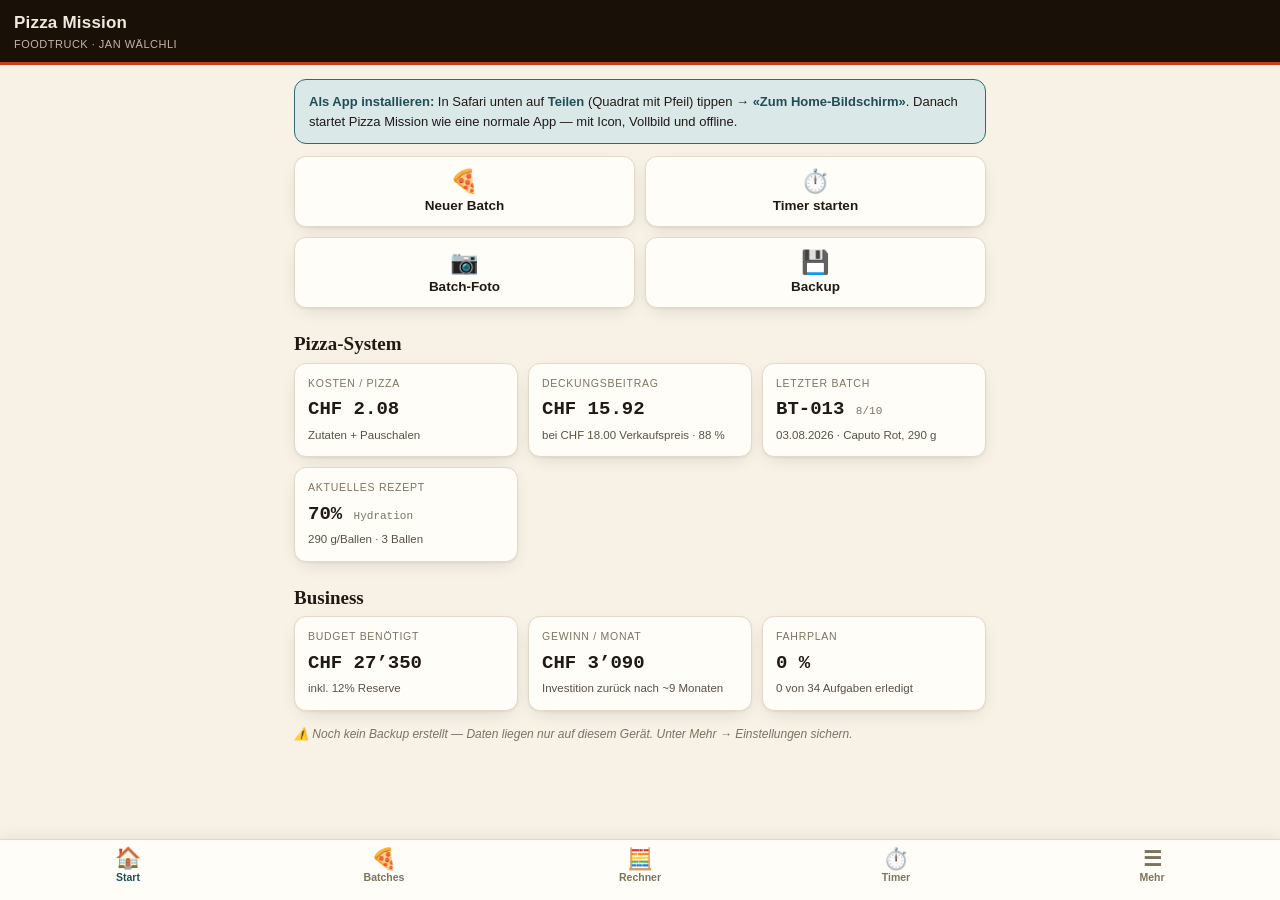
==== index.html @ 0a6d419b "Pizza Mission PWA v1.0.0 — iPhone-App Mobile Version von Mission_Control.html als installierbare PWA" ====
<!DOCTYPE html>
<html lang="de">
<head>
<meta charset="UTF-8">
<meta name="viewport" content="width=device-width, initial-scale=1.0, viewport-fit=cover">
<meta name="color-scheme" content="light dark">
<meta name="apple-mobile-web-app-capable" content="yes">
<meta name="mobile-web-app-capable" content="yes">
<meta name="apple-mobile-web-app-status-bar-style" content="black-translucent">
<meta name="apple-mobile-web-app-title" content="Pizza Mission">
<meta name="theme-color" content="#191008">
<title>Pizza Foodtruck Mission</title>
<link rel="manifest" href="manifest.webmanifest">
<link rel="apple-touch-icon" href="icons/apple-touch-icon.png">
<link rel="icon" type="image/png" sizes="192x192" href="icons/icon-192.png">
<style>
/* ================= DESIGN-SYSTEM (Mission-Control-Palette, mobile-first) ================= */
:root{
  --ink:#211a14; --ink-soft:#5b5044; --ink-faint:#7d735f;
  --paper:#f7f1e6; --paper-raised:#fffdf8; --paper-sunken:#efe6d3;
  --line:#e3d9c6; --accent:#2f6b73; --accent-strong:#1f4e54; --accent-soft:#dbe8e8;
  --ember:#b8400f; --ember-soft:#f5ded2; --basil:#43703a; --basil-soft:#dee9d8;
  --semola:#a66d16; --semola-soft:#f2e2c4;
  --gold:#b07d1e; --gold-soft:#faf3e2;
  --head-bg:#191008; --head-ink:#f1e9da; --head-line:#c8401a;
  --shadow:0 1px 2px rgba(33,26,20,.06),0 6px 20px -8px rgba(33,26,20,.18);
  --font-display:Georgia,'Iowan Old Style','Palatino Linotype',serif;
  --font-body:-apple-system,BlinkMacSystemFont,'Segoe UI',Roboto,'Helvetica Neue',Arial,sans-serif;
  --font-mono:'SF Mono','Cascadia Code',Consolas,ui-monospace,'Courier New',monospace;
  --radius:12px;
  --tabbar-h:60px;
}
@media (prefers-color-scheme: dark){
  :root:not([data-theme="light"]){
    --ink:#f1e9da; --ink-soft:#bdb09a; --ink-faint:#9a8f79;
    --paper:#161210; --paper-raised:#211b16; --paper-sunken:#0f0c0a;
    --line:#3a3226; --accent:#63b6bd; --accent-strong:#8fd0d6; --accent-soft:#1c3538;
    --ember:#e2895a; --ember-soft:#3a2418; --basil:#8bc079; --basil-soft:#24331e;
    --semola:#e0ac4a; --semola-soft:#392c14;
    --gold:#d9a84e; --gold-soft:#362a14;
    --shadow:0 1px 2px rgba(0,0,0,.3),0 10px 28px -10px rgba(0,0,0,.55);
  }
}
:root[data-theme="dark"]{
  --ink:#f1e9da; --ink-soft:#bdb09a; --ink-faint:#9a8f79;
  --paper:#161210; --paper-raised:#211b16; --paper-sunken:#0f0c0a;
  --line:#3a3226; --accent:#63b6bd; --accent-strong:#8fd0d6; --accent-soft:#1c3538;
  --ember:#e2895a; --ember-soft:#3a2418; --basil:#8bc079; --basil-soft:#24331e;
  --semola:#e0ac4a; --semola-soft:#392c14;
  --gold:#d9a84e; --gold-soft:#362a14;
  --shadow:0 1px 2px rgba(0,0,0,.3),0 10px 28px -10px rgba(0,0,0,.55);
}
*{box-sizing:border-box;-webkit-tap-highlight-color:transparent}
html{height:100%}
body{
  margin:0;padding:0;background:var(--paper);color:var(--ink);
  font-family:var(--font-body);font-size:15.5px;line-height:1.5;
  -webkit-font-smoothing:antialiased;min-height:100vh;min-height:100dvh;
  overscroll-behavior-y:none;
}
button{font-family:inherit;color:inherit}
a{color:var(--accent-strong)}
::selection{background:var(--accent-soft)}
button:focus-visible,input:focus-visible,select:focus-visible,textarea:focus-visible,summary:focus-visible{outline:2px solid var(--accent);outline-offset:2px}
noscript .noscript-warn{display:block;background:#8a2b12;color:#fff;padding:14px 20px;font-size:14px}

/* ================= TOPBAR ================= */
.topbar{
  position:sticky;top:0;z-index:40;
  background:var(--head-bg);color:var(--head-ink);
  padding:calc(10px + env(safe-area-inset-top)) 14px 10px;
  border-bottom:3px solid var(--head-line);
  display:flex;align-items:center;gap:10px;min-height:54px;
}
.topbar .tb-back{border:none;background:transparent;color:var(--head-ink);font-size:24px;padding:4px 8px;border-radius:8px;cursor:pointer;display:none;line-height:1}
.topbar.can-back .tb-back{display:block}
.topbar .tb-title{flex:1;min-width:0}
.topbar .tb-title h1{margin:0;font-size:17px;font-weight:700;letter-spacing:.2px;white-space:nowrap;overflow:hidden;text-overflow:ellipsis}
.topbar .tb-title small{display:block;font-size:11px;font-weight:400;color:#c9b49e;letter-spacing:.5px;text-transform:uppercase}
.topbar .tb-actions{display:flex;gap:6px}
.topbar .tb-actions button{
  border:1px solid #5a4433;background:transparent;color:#e8d8c8;
  padding:8px 13px;border-radius:999px;font-size:13.5px;font-weight:600;cursor:pointer;white-space:nowrap;
}
.topbar .tb-actions button.primary{background:#c8401a;border-color:#c8401a;color:#fff}

/* ================= MAIN / VIEWS ================= */
main{padding:14px 14px calc(var(--tabbar-h) + env(safe-area-inset-bottom) + 24px);max-width:720px;margin:0 auto}
.view{display:none}
.view.active{display:block}
@media (prefers-reduced-motion: no-preference){
  .view.active{animation:fadeV .18s ease}
  @keyframes fadeV{from{opacity:0;transform:translateY(3px)}to{opacity:1;transform:none}}
}
h2.section-title{font-family:var(--font-display);font-size:19px;font-weight:600;margin:22px 0 4px}
h2.section-title:first-child{margin-top:0}
p.section-note{color:var(--ink-soft);font-size:13px;margin:0 0 12px}

/* ================= TABBAR ================= */
.tabbar{
  position:fixed;left:0;right:0;bottom:0;z-index:40;
  display:flex;background:var(--paper-raised);border-top:1px solid var(--line);
  padding-bottom:env(safe-area-inset-bottom);
  box-shadow:0 -2px 14px rgba(0,0,0,.07);
}
.tabbar button{
  flex:1;border:none;background:transparent;cursor:pointer;
  display:flex;flex-direction:column;align-items:center;gap:2px;
  padding:8px 2px 6px;font-size:10.5px;font-weight:600;color:var(--ink-faint);
  height:var(--tabbar-h);
}
.tabbar button .ti{font-size:21px;line-height:1}
.tabbar button.active{color:var(--accent-strong)}
.tabbar button.active .ti{transform:translateY(-1px)}

/* ================= KOMPONENTEN ================= */
.card{background:var(--paper-raised);border:1px solid var(--line);border-radius:var(--radius);box-shadow:var(--shadow);padding:15px 16px;margin-bottom:12px}
.kpi-grid{display:grid;grid-template-columns:1fr 1fr;gap:10px;margin-bottom:14px}
.kpi{background:var(--paper-raised);border:1px solid var(--line);border-radius:var(--radius);padding:12px 13px;box-shadow:var(--shadow)}
.kpi .label{font-size:10.5px;text-transform:uppercase;letter-spacing:.07em;color:var(--ink-faint);margin:0 0 4px}
.kpi .value{font-family:var(--font-mono);font-variant-numeric:tabular-nums;font-size:19px;font-weight:600;margin:0}
.kpi .value small{font-size:11px;font-weight:500;color:var(--ink-faint)}
.kpi .sub{font-size:11.5px;color:var(--ink-soft);margin:3px 0 0}
.pill{display:inline-flex;align-items:center;gap:4px;font-size:11px;font-weight:600;padding:3px 9px;border-radius:999px;white-space:nowrap}
.pill-basil{background:var(--basil-soft);color:var(--basil)}
.pill-ember{background:var(--ember-soft);color:var(--ember)}
.pill-semola{background:var(--semola-soft);color:var(--semola)}
.pill-gold{background:var(--gold-soft);color:var(--gold)}
.pill-neutral{background:var(--paper-sunken);color:var(--ink-soft);border:1px solid var(--line)}
.score{font-family:var(--font-mono);font-weight:700}
.score-hi{color:var(--basil)} .score-mid{color:var(--semola)} .score-lo{color:var(--ember)}
.mc-btn{border:1px solid transparent;border-radius:999px;padding:10px 18px;font-size:14.5px;font-weight:600;cursor:pointer}
.mc-btn-primary{background:var(--accent);color:#fff}
.mc-btn-ghost{background:transparent;border-color:var(--line);color:inherit}
.mc-btn-danger{background:var(--ember);color:#fff}
.mc-btn-block{display:block;width:100%;text-align:center;margin-bottom:8px}
.mc-iconbtn{border:1px solid transparent;background:transparent;border-radius:8px;padding:6px 9px;font-size:16px;cursor:pointer;line-height:1.2;color:inherit;opacity:.72}
.mc-empty{border:2px dashed var(--line);border-radius:var(--radius);padding:30px 16px;text-align:center;color:var(--ink-faint);font-size:14px}
.mc-empty .mc-btn{margin-top:12px}
.hint{font-size:12px;color:var(--ink-faint);margin-top:8px;font-style:italic}
.warn-box{background:var(--gold-soft);border:1px solid var(--semola);border-radius:var(--radius);padding:12px 14px;font-size:13px;margin:10px 0}
.result-box{background:var(--basil-soft);border:1px solid var(--basil);border-radius:var(--radius);padding:13px 16px;margin-top:12px}
.result-box .big{font-size:24px;font-weight:800;font-family:var(--font-mono);color:var(--basil);margin:2px 0}
.result-box p{margin:0;font-size:13px}
.quick-actions{display:grid;grid-template-columns:1fr 1fr;gap:10px;margin-bottom:14px}
.quick-actions button{
  border:1px solid var(--line);background:var(--paper-raised);border-radius:var(--radius);
  padding:13px 10px;font-size:13.5px;font-weight:600;cursor:pointer;box-shadow:var(--shadow);
  display:flex;flex-direction:column;align-items:center;gap:5px;color:var(--ink);
}
.quick-actions button .qi{font-size:23px;line-height:1}

/* Listen (Mehr-Hub, Prozess, Entscheidungen …) */
.nav-list{background:var(--paper-raised);border:1px solid var(--line);border-radius:var(--radius);box-shadow:var(--shadow);overflow:hidden;margin-bottom:14px}
.nav-list button{
  display:flex;align-items:center;gap:12px;width:100%;border:none;background:transparent;
  padding:14px 15px;font-size:15px;font-weight:600;cursor:pointer;text-align:left;color:var(--ink);
  border-bottom:1px solid var(--line);
}
.nav-list button:last-child{border-bottom:none}
.nav-list button .ni{font-size:20px;width:26px;text-align:center}
.nav-list button .nsub{display:block;font-size:12px;font-weight:400;color:var(--ink-faint);margin-top:1px}
.nav-list button .chev{margin-left:auto;color:var(--ink-faint);font-size:16px}
.nav-list .nl-head{padding:11px 15px 3px;font-size:11px;text-transform:uppercase;letter-spacing:.07em;color:var(--ink-faint);font-weight:700}

/* Batch-Karten */
.batch-card{background:var(--paper-raised);border:1px solid var(--line);border-radius:var(--radius);box-shadow:var(--shadow);margin-bottom:10px;overflow:hidden}
.batch-head{display:flex;align-items:center;gap:9px;padding:12px 14px;cursor:pointer;flex-wrap:wrap}
.batch-head .b-id{font-family:var(--font-mono);font-weight:700;font-size:15px}
.batch-head .b-date{font-size:12.5px;color:var(--ink-soft)}
.batch-head .b-flex{margin-left:auto;display:flex;align-items:center;gap:8px}
.batch-body{border-top:1px solid var(--line);padding:12px 14px;display:none}
.batch-card.open .batch-body{display:block}
.batch-detail{display:grid;grid-template-columns:1fr 1fr;gap:8px 14px;font-size:12.5px}
.batch-detail .bd b{display:block;font-size:10px;text-transform:uppercase;letter-spacing:.05em;color:var(--ink-faint);font-weight:600}
.batch-detail .bd-wide{grid-column:1/-1}
.batch-actions{display:flex;gap:8px;margin-top:12px;flex-wrap:wrap}
.batch-note{font-size:13px;color:var(--ink-soft);padding:0 14px 11px;margin-top:-4px}
.photo-strip{display:grid;grid-template-columns:repeat(auto-fill,minmax(76px,1fr));gap:7px;margin-top:12px}
.photo-strip .ph{position:relative;aspect-ratio:1;border-radius:9px;overflow:hidden;border:1px solid var(--line);background:var(--paper-sunken);padding:0;cursor:pointer}
.photo-strip .ph img{width:100%;height:100%;object-fit:cover;display:block}
.photo-strip .ph-add{display:flex;align-items:center;justify-content:center;font-size:23px;color:var(--ink-faint);aspect-ratio:1;border:2px dashed var(--line);border-radius:9px;background:transparent;cursor:pointer}

/* Timer */
.timer-card{background:var(--paper-raised);border:1px solid var(--line);border-radius:var(--radius);box-shadow:var(--shadow);padding:14px 16px;margin-bottom:10px}
.timer-card.done{border-color:var(--ember);background:var(--ember-soft)}
@media (prefers-reduced-motion: no-preference){
  .timer-card.done{animation:pulseT 1.2s ease infinite}
  @keyframes pulseT{0%,100%{box-shadow:var(--shadow)}50%{box-shadow:0 0 0 5px var(--ember-soft)}}
}
.timer-top{display:flex;align-items:baseline;gap:10px;flex-wrap:wrap}
.timer-top .t-label{font-weight:700;font-size:15px}
.timer-top .t-target{margin-left:auto;font-size:12px;color:var(--ink-faint);font-family:var(--font-mono)}
.timer-count{font-family:var(--font-mono);font-variant-numeric:tabular-nums;font-size:37px;font-weight:700;margin:4px 0 2px;letter-spacing:.5px}
.timer-count.neg{color:var(--ember)}
.timer-bar{height:6px;background:var(--paper-sunken);border-radius:99px;overflow:hidden;margin:6px 0 10px}
.timer-bar div{height:100%;background:var(--accent);border-radius:99px}
.timer-actions{display:flex;gap:8px;flex-wrap:wrap}
.preset-grid{display:grid;grid-template-columns:1fr 1fr;gap:9px;margin-bottom:12px}
.preset-grid button{
  border:1px solid var(--line);background:var(--paper-raised);border-radius:var(--radius);
  padding:11px 10px;font-size:13px;font-weight:600;cursor:pointer;text-align:left;color:var(--ink);box-shadow:var(--shadow);
}
.preset-grid button small{display:block;font-family:var(--font-mono);color:var(--accent-strong);font-weight:700;margin-top:2px}

/* Formulare / Felder */
.field{display:flex;flex-direction:column;gap:5px;margin-bottom:12px}
.field>label{font-size:11px;text-transform:uppercase;letter-spacing:.05em;color:var(--ink-faint);font-weight:600}
.field input[type=text],.field input[type=date],.field input[type=time],.field input[type=number],.field select,.field textarea{
  font-family:inherit;font-size:16px;padding:11px 12px;border:1px solid var(--line);border-radius:10px;
  background:var(--paper);color:var(--ink);width:100%;appearance:none;-webkit-appearance:none;
}
.field input[type=number]{font-family:var(--font-mono)}
.field textarea{min-height:74px;resize:vertical}
.field .fhelp{font-size:11.5px;color:var(--ink-faint)}
.field .ferror{font-size:12px;color:var(--ember);font-weight:600;display:none}
.field.invalid .ferror{display:block}
.field.invalid input,.field.invalid textarea{border-color:var(--ember)}
.field input[type=range]{accent-color:var(--accent);width:100%;padding:0}
.field .range-row{display:flex;align-items:center;gap:10px}
.field .range-row output{font-family:var(--font-mono);font-weight:600;min-width:46px;text-align:right}
.fgrid2{display:grid;grid-template-columns:1fr 1fr;gap:0 12px}
.fgrid2 .full{grid-column:1/-1}
.mc-pills{display:flex;gap:7px;flex-wrap:wrap}
.mc-pills label{display:inline-flex;align-items:center;gap:6px;border:1.5px solid var(--line);border-radius:999px;padding:9px 15px;font-size:13.5px;font-weight:600;cursor:pointer;user-select:none;-webkit-user-select:none}
.mc-pills input{position:absolute;opacity:0;pointer-events:none}
.mc-pills label.checked{border-color:var(--accent);background:var(--accent-soft);color:var(--accent-strong)}
details.fgroup{border:1px solid var(--line);border-radius:10px;margin-bottom:11px;background:var(--paper-sunken)}
details.fgroup summary{cursor:pointer;padding:11px 13px;font-weight:700;font-size:13px;list-style:none;display:flex;justify-content:space-between;align-items:center}
details.fgroup summary::-webkit-details-marker{display:none}
details.fgroup summary::after{content:"+";font-size:16px;color:var(--ink-faint)}
details.fgroup[open] summary::after{content:"–"}
details.fgroup .fgroup-body{padding:6px 13px 4px}

/* Ergebnis-Kacheln (Rechner) */
.result-grid{display:grid;grid-template-columns:repeat(auto-fit,minmax(100px,1fr));gap:8px;margin-top:12px}
.result-tile{background:var(--paper-sunken);border-radius:9px;padding:9px 11px}
.result-tile .rl{font-size:10px;text-transform:uppercase;color:var(--ink-faint);letter-spacing:.05em}
.result-tile .rv{font-family:var(--font-mono);font-size:16.5px;font-weight:700;font-variant-numeric:tabular-nums}

/* Tabellen */
.table-scroll{overflow-x:auto;border:1px solid var(--line);border-radius:var(--radius);background:var(--paper-raised);box-shadow:var(--shadow);-webkit-overflow-scrolling:touch}
table{width:100%;border-collapse:collapse;font-size:13px}
thead th{text-align:left;font-size:10px;text-transform:uppercase;letter-spacing:.06em;color:var(--ink-faint);font-weight:600;padding:9px 10px;border-bottom:1px solid var(--line);background:var(--paper-sunken);white-space:nowrap}
tbody td{padding:8px 10px;border-bottom:1px solid var(--line);vertical-align:top}
tbody tr:last-child td{border-bottom:none}
td.num,th.num{text-align:right;font-family:var(--font-mono);font-variant-numeric:tabular-nums}

/* Editierbare Zeilen (Budget, Kosten, Wirtschaftlichkeit) */
.edit-row{display:flex;align-items:center;gap:10px;padding:10px 0;border-bottom:1px solid var(--line)}
.edit-row:last-child{border-bottom:none}
.edit-row .er-label{flex:1;min-width:0;font-size:14px}
.edit-row .er-label small{display:block;font-size:11.5px;color:var(--ink-faint);font-weight:400}
.edit-row input[type=number]{
  width:92px;padding:9px 10px;border:1px solid var(--line);border-radius:9px;
  font-family:var(--font-mono);font-size:16px;text-align:right;background:var(--paper);color:var(--ink);flex-shrink:0;
}
.edit-row.total{font-weight:700}
.edit-row.total .er-val{font-family:var(--font-mono);font-size:15px;white-space:nowrap}
.cost-card{border:1px solid var(--line);border-radius:10px;padding:10px 12px;margin-bottom:9px;background:var(--paper-raised)}
.cost-card .cc-head{display:flex;align-items:center;gap:8px}
.cost-card .cc-head input[type=text]{flex:1;min-width:0;font-size:15px;font-weight:600;padding:7px 9px;border:1px solid transparent;border-radius:8px;background:transparent;color:var(--ink)}
.cost-card .cc-head input[type=text]:focus{border-color:var(--line);background:var(--paper)}
.cost-card .cc-grid{display:grid;grid-template-columns:1fr 1fr 1fr;gap:8px;margin-top:7px}
.cost-card .cc-grid .field{margin-bottom:0}
.cost-card .cc-grid input{padding:8px 9px;font-size:15px;text-align:right;font-family:var(--font-mono)}
.cost-card .cc-cost{margin-top:7px;font-size:12.5px;color:var(--ink-soft);display:flex;justify-content:space-between}
.cost-card .cc-cost b{font-family:var(--font-mono)}

/* Fahrplan */
.phase{margin-bottom:12px}
.phase-head{display:flex;align-items:center;justify-content:space-between;cursor:pointer;padding:12px 14px;background:var(--paper-raised);border:1px solid var(--line);border-radius:var(--radius);box-shadow:var(--shadow);width:100%;text-align:left;gap:10px}
.phase-head h3{font-size:14.5px;margin:0}
.phase-head .meta{font-size:11.5px;color:var(--ink-faint);white-space:nowrap}
.phase-body{display:none;padding:4px 0 0}
.phase.open .phase-body{display:block}
.task{display:flex;gap:11px;align-items:flex-start;background:var(--paper-raised);border:1px solid var(--line);border-radius:10px;padding:11px 13px;margin-top:7px}
.task input[type=checkbox]{width:21px;height:21px;margin-top:1px;accent-color:var(--basil);flex-shrink:0}
.task.done .t-title{text-decoration:line-through;color:var(--ink-faint)}
.t-title{font-weight:600;font-size:14px}
.t-desc{font-size:12.5px;color:var(--ink-soft);margin-top:2px}
.progressbar{height:6px;background:var(--paper-sunken);border-radius:99px;overflow:hidden;margin-top:7px;width:90px}
.progressbar div{height:100%;background:var(--basil);border-radius:99px;transition:width .3s}

/* Timeline (Prozess, Entscheidungen) */
.timeline{position:relative;margin:0;padding-left:22px;border-left:2px solid var(--line);list-style:none}
.tl-item{position:relative;padding-bottom:16px}
.tl-item:last-child{padding-bottom:0}
.tl-item::before{content:"";position:absolute;left:-28px;top:4px;width:9px;height:9px;border-radius:50%;background:var(--accent);border:2px solid var(--paper);box-shadow:0 0 0 2px var(--line)}
.tl-time{font-family:var(--font-mono);font-size:11px;color:var(--accent-strong);font-weight:700}
.tl-step{font-weight:600;margin:2px 0;font-size:14px}
.tl-detail{font-size:13px;color:var(--ink-soft)}
.tl-actions{display:flex;gap:2px;margin-top:5px}
.dl-date{font-family:var(--font-mono);font-size:11px;color:var(--ink-faint);font-weight:700}
.dl-decision{font-weight:600;margin:2px 0 3px;font-size:14px}
.dl-why{font-size:12.5px;color:var(--ink-soft)}
.dl-status{font-size:11px;margin-top:4px}

/* Trouble / Wissen Accordions */
details.acc{background:var(--paper-raised);border:1px solid var(--line);border-radius:var(--radius);box-shadow:var(--shadow);padding:2px 14px;margin-bottom:9px}
details.acc summary{cursor:pointer;list-style:none;padding:12px 0;font-weight:600;font-size:14px;display:flex;align-items:center;justify-content:space-between;gap:10px}
details.acc summary::-webkit-details-marker{display:none}
details.acc summary::after{content:"+";font-family:var(--font-mono);font-size:16px;color:var(--accent);flex-shrink:0}
details.acc[open] summary::after{content:"–"}
details.acc .acc-body{padding:0 0 13px;font-size:13.5px}
details.acc .acc-body p{margin:0 0 7px}
details.acc .acc-body ul{margin:5px 0 7px 18px;padding:0}
details.acc .acc-body li{margin-bottom:5px}
.tb-label{font-size:10.5px;text-transform:uppercase;color:var(--ink-faint);letter-spacing:.05em;margin:9px 0 2px;font-weight:700}
.prio{display:inline-flex;align-items:center;justify-content:center;width:22px;height:22px;border-radius:6px;font-family:var(--font-mono);font-weight:700;font-size:12px;flex-shrink:0}
.prio-1{background:var(--ember-soft);color:var(--ember)}
.prio-2{background:var(--semola-soft);color:var(--semola)}
.prio-3,.prio-4{background:var(--paper-sunken);color:var(--ink-faint)}
.spec{display:grid;grid-template-columns:110px 1fr;gap:9px 12px;margin:0}
.spec dt{font-size:10.5px;text-transform:uppercase;letter-spacing:.05em;color:var(--ink-faint);padding-top:2px}
.spec dd{margin:0;font-size:13px}
.spec dd .val{font-family:var(--font-mono);font-weight:600}
.spec dd .why{display:block;color:var(--ink-soft);font-size:11.5px;margin-top:1px}
.oven-zones{display:grid;grid-template-columns:repeat(3,1fr);gap:8px}
.zone{background:var(--paper-sunken);border-radius:9px;padding:10px 6px;text-align:center}
.zone .zn{font-size:10.5px;text-transform:uppercase;color:var(--ink-faint);letter-spacing:.05em}
.zone .zt{font-family:var(--font-mono);font-size:15.5px;font-weight:700;margin:3px 0}
.zone .zd{font-size:10.5px;color:var(--ink-soft)}

/* Dialoge (Bestätigung + Formular-Sheet) */
dialog.mc-dialog{border:none;border-radius:16px;padding:0;max-width:560px;width:calc(100vw - 32px);box-shadow:0 10px 40px rgba(0,0,0,.35);background:var(--paper-raised);color:var(--ink)}
dialog.mc-dialog::backdrop{background:rgba(20,14,8,.55);backdrop-filter:blur(2px)}
dialog.mc-sheet{
  border:none;padding:0;background:var(--paper);color:var(--ink);
  width:100vw;max-width:100vw;height:100dvh;max-height:100dvh;margin:0;
}
dialog.mc-sheet::backdrop{background:rgba(20,14,8,.4)}
.mc-sheet form{display:flex;flex-direction:column;height:100dvh}
.mc-sheet .dlg-head{
  padding:calc(12px + env(safe-area-inset-top)) 16px 10px;border-bottom:1px solid var(--line);
  background:var(--paper-raised);display:flex;align-items:center;gap:10px;position:sticky;top:0;
}
.mc-sheet .dlg-head .dh-text{flex:1;min-width:0}
.mc-sheet .dlg-head h3{margin:0;font-size:16.5px;font-family:var(--font-display)}
.mc-sheet .dlg-head p{margin:2px 0 0;font-size:12px;color:var(--ink-soft)}
.mc-sheet .dlg-body{padding:14px 16px;overflow-y:auto;flex:1;-webkit-overflow-scrolling:touch}
.mc-sheet .dlg-foot{
  display:flex;gap:10px;padding:12px 16px calc(12px + env(safe-area-inset-bottom));
  border-top:1px solid var(--line);background:var(--paper-raised);
}
.mc-sheet .dlg-foot .mc-btn{flex:1;padding:13px 16px;font-size:15.5px}
dialog.mc-dialog .dlg-head{padding:16px 18px 10px}
dialog.mc-dialog .dlg-head h3{margin:0;font-size:16px;font-family:var(--font-display)}
dialog.mc-dialog .dlg-body{padding:6px 18px 14px}
dialog.mc-dialog .dlg-foot{display:flex;gap:10px;padding:0 18px 16px}
dialog.mc-dialog .dlg-foot .mc-btn{flex:1}

/* Foto-Viewer */
dialog.photo-view{border:none;padding:0;background:#000;width:100vw;max-width:100vw;height:100dvh;max-height:100dvh;margin:0}
.photo-view .pv-wrap{display:flex;flex-direction:column;height:100dvh}
.photo-view img{flex:1;object-fit:contain;min-height:0;width:100%}
.photo-view .pv-bar{display:flex;gap:10px;padding:12px 16px calc(12px + env(safe-area-inset-bottom));background:#111}
.photo-view .pv-bar button{flex:1;border:1px solid #444;background:transparent;color:#eee;padding:11px;border-radius:999px;font-size:14px;font-weight:600;cursor:pointer}
.photo-view .pv-bar .pv-del{border-color:#a33;color:#f77}

/* Toast */
.mc-toast{
  position:fixed;left:50%;bottom:calc(var(--tabbar-h) + env(safe-area-inset-bottom) + 14px);
  transform:translateX(-50%);background:#211a14;color:#f1e9da;border-radius:999px;padding:11px 20px;
  font-size:13.5px;font-weight:600;box-shadow:0 6px 24px rgba(0,0,0,.35);z-index:200;
  display:flex;gap:14px;align-items:center;max-width:calc(100vw - 32px);
}
.mc-toast button{background:none;border:none;color:#e0ac4a;font-weight:700;font-size:13.5px;cursor:pointer;padding:0;text-decoration:underline}

/* Install-Hinweis */
.install-hint{background:var(--accent-soft);border:1px solid var(--accent);border-radius:var(--radius);padding:12px 14px;font-size:13px;margin-bottom:12px}
.install-hint b{color:var(--accent-strong)}

@media(min-width:640px){
  .kpi-grid{grid-template-columns:repeat(3,1fr)}
  .preset-grid{grid-template-columns:repeat(3,1fr)}
}
</style>
</head>
<body>
<noscript><div class="noscript-warn">⚠️ Diese App braucht JavaScript.</div></noscript>

<header class="topbar" id="topbar">
  <button class="tb-back" id="tbBack" aria-label="Zurück">‹</button>
  <div class="tb-title"><h1 id="tbTitle">Pizza Mission</h1><small id="tbSub">Foodtruck · Jan Wälchli</small></div>
  <div class="tb-actions" id="tbActions"></div>
</header>

<main id="main">
<!-- ============ START ============ -->
<section class="view active" id="view-home" data-title="Pizza Mission" data-sub="Foodtruck · Jan Wälchli">
  <div class="install-hint" id="installHint" style="display:none">
    <b>Als App installieren:</b> In Safari unten auf <b>Teilen</b> (Quadrat mit Pfeil) tippen → <b>«Zum Home-Bildschirm»</b>. Danach startet Pizza Mission wie eine normale App — mit Icon, Vollbild und offline.
  </div>
  <div class="quick-actions">
    <button id="qaBatch"><span class="qi">🍕</span>Neuer Batch</button>
    <button id="qaTimer"><span class="qi">⏱️</span>Timer starten</button>
    <button id="qaFoto"><span class="qi">📷</span>Batch-Foto</button>
    <button id="qaBackup"><span class="qi">💾</span>Backup</button>
  </div>
  <div id="homeTimerStrip"></div>
  <h2 class="section-title">Pizza-System</h2>
  <div class="kpi-grid">
    <div class="kpi"><p class="label">Kosten / Pizza</p><p class="value" id="kpiCost">–</p><p class="sub" id="kpiCostSub">Zutaten + Pauschalen</p></div>
    <div class="kpi"><p class="label">Deckungsbeitrag</p><p class="value" id="kpiMargin">–</p><p class="sub" id="kpiMarginPct">–</p></div>
    <div class="kpi"><p class="label">Letzter Batch</p><p class="value" id="kpiLastBatch">–</p><p class="sub" id="kpiLastBatchSub">–</p></div>
    <div class="kpi"><p class="label">Aktuelles Rezept</p><p class="value" id="kpiRecipe">–</p><p class="sub" id="kpiRecipeSub">–</p></div>
  </div>
  <h2 class="section-title">Business</h2>
  <div class="kpi-grid">
    <div class="kpi"><p class="label">Budget benötigt</p><p class="value" id="kpiBudget">–</p><p class="sub">inkl. 12% Reserve</p></div>
    <div class="kpi"><p class="label">Gewinn / Monat</p><p class="value" id="kpiProfit">–</p><p class="sub" id="kpiBreakeven">–</p></div>
    <div class="kpi"><p class="label">Fahrplan</p><p class="value" id="kpiProgress">–</p><p class="sub" id="kpiProgressSub">–</p></div>
  </div>
  <p class="hint" id="backupStatus">–</p>
</section>

<!-- ============ BATCHES ============ -->
<section class="view" id="view-batches" data-title="Batch-Log" data-sub="1 Batch = 1 Teig · nur 1 Variable ändern">
  <div id="batchList"></div>
  <div class="mc-empty" id="batchEmpty" style="display:none">
    Noch keine Batches geloggt.<br>
    <button class="mc-btn mc-btn-primary" id="batchEmptyAddBtn">+ Ersten Batch anlegen</button>
  </div>
</section>

<!-- ============ TEIG-RECHNER ============ -->
<section class="view" id="view-rechner" data-title="Rezept-Rechner" data-sub="24h-System · speichert automatisch">
  <div class="card">
    <div class="fgrid2">
      <div class="field"><label for="inBallen">Anzahl Ballen</label><input type="number" id="inBallen" value="3" min="1" max="200" step="1" inputmode="numeric"></div>
      <div class="field"><label for="inGewicht">Ballengewicht (g)</label><input type="number" id="inGewicht" value="290" min="100" max="500" step="1" inputmode="numeric"></div>
    </div>
    <div class="field"><label for="inHydration">Hydration (% vom Mehl)</label>
      <div class="range-row"><input type="range" id="inHydration" value="70" min="55" max="85" step="0.5"><output id="outHydration">70%</output></div>
    </div>
    <div class="field"><label for="inSalz">Salz (% vom Mehl)</label>
      <div class="range-row"><input type="range" id="inSalz" value="2.8" min="1" max="4" step="0.1"><output id="outSalz">2.8%</output></div>
    </div>
    <div class="field"><label for="inHefe">Frischhefe (% vom Mehl)</label>
      <div class="range-row"><input type="range" id="inHefe" value="0.5" min="0.1" max="3" step="0.1"><output id="outHefe">0.5%</output></div>
    </div>
    <div class="result-grid">
      <div class="result-tile"><div class="rl">Teig total</div><div class="rv" id="rTotal">–</div></div>
      <div class="result-tile"><div class="rl">Mehl</div><div class="rv" id="rMehl">–</div></div>
      <div class="result-tile"><div class="rl">Wasser</div><div class="rv" id="rWasser">–</div></div>
      <div class="result-tile"><div class="rl">Salz</div><div class="rv" id="rSalz">–</div></div>
      <div class="result-tile"><div class="rl">Frischhefe</div><div class="rv" id="rHefe">–</div></div>
    </div>
    <p class="hint" id="faustformelHint">–</p>
  </div>
  <h2 class="section-title">Mengentabelle</h2>
  <p class="section-note">Gleiche Prozente, andere Ballenzahl.</p>
  <div class="table-scroll">
    <table>
      <thead><tr><th class="num">Ballen</th><th class="num">Teig (g)</th><th class="num">Mehl (g)</th><th class="num">Wasser (g)</th><th class="num">Salz (g)</th><th class="num">Hefe (g)</th></tr></thead>
      <tbody id="scaleTableBody"></tbody>
    </table>
  </div>
  <h2 class="section-title">Aktueller Standardteig</h2>
  <div class="card">
    <dl class="spec">
      <dt>Mehl</dt><dd><span class="val">Caputo Nuvola</span><span class="why">Hohe Wasseraufnahme, starker Ofentrieb</span></dd>
      <dt>Hefe</dt><dd><span class="val">Frischhefe</span><span class="why">Trockenhefe getestet &amp; verworfen</span></dd>
      <dt>Kneten</dt><dd><span class="val">3–4 Min langsam + 6–8 Min schnell</span><span class="why">Fenstertest</span></dd>
      <dt>Ziel-Teigtemp.</dt><dd><span class="val">22–24 °C</span><span class="why">Kontrolle der Fermentationsgeschwindigkeit</span></dd>
      <dt>Kaltgare</dt><dd><span class="val">24h-System</span><span class="why">Kühlschrank real 6–8 °C, ~19–20h + Raumgare</span></dd>
      <dt>Raumgare</dt><dd><span class="val">2.5–3.5 h</span><span class="why">BT-013-Erkenntnis: künftig ~2 h anpeilen</span></dd>
      <dt>Stretch &amp; Fold</dt><dd><span class="val">1× nach 20–30 Min</span><span class="why">Fest integriert seit BT-013</span></dd>
    </dl>
  </div>
</section>

<!-- ============ TIMER ============ -->
<section class="view" id="view-timer" data-title="Teig-Timer" data-sub="läuft nur bei offener App — für Erinnerungen: Kalender-Knopf">
  <div class="warn-box" id="timerIosHint">📌 <strong>iPhone-Hinweis:</strong> Web-Apps dürfen ohne geöffnete App keinen Alarm abspielen. Für wichtige Schritte (z.B. «Ballen aus dem Kühlschrank») beim Timer auf <strong>«📅 Kalender»</strong> tippen — dann erinnert dich der iPhone-Kalender zuverlässig.</div>
  <h2 class="section-title">Schnellstart aus dem 24h-Prozess</h2>
  <div class="preset-grid" id="presetGrid"></div>
  <button class="mc-btn mc-btn-ghost mc-btn-block" id="timerCustomBtn">+ Eigener Timer</button>
  <h2 class="section-title">Aktive Timer</h2>
  <div id="timerList"></div>
  <div class="mc-empty" id="timerEmpty">Kein Timer aktiv.</div>
  <button class="mc-btn mc-btn-ghost mc-btn-block" id="wakeLockBtn" style="margin-top:14px">☀️ Bildschirm wachhalten: aus</button>
</section>

<!-- ============ MEHR (Hub) ============ -->
<section class="view" id="view-mehr" data-title="Mehr" data-sub="alle Bereiche">
  <div class="nav-list">
    <div class="nl-head">Pizza-System</div>
    <button data-go="prozess"><span class="ni">📋</span><span>Ofen &amp; Prozess<span class="nsub">Standardprozess 24h-Teig, Ofen-Zielwerte</span></span><span class="chev">›</span></button>
    <button data-go="kosten"><span class="ni">🧾</span><span>Kostenkalkulation<span class="nsub">Zutaten, Pauschalen, Deckungsbeitrag</span></span><span class="chev">›</span></button>
    <button data-go="trouble"><span class="ni">🛠️</span><span>Troubleshooting<span class="nsub">Symptome, Ursachen, Massnahmen</span></span><span class="chev">›</span></button>
    <button data-go="roadmap"><span class="ni">🧭</span><span>Roadmap &amp; Entscheidungen<span class="nsub">Hypothesen und Entscheidungslog</span></span><span class="chev">›</span></button>
  </div>
  <div class="nav-list">
    <div class="nl-head">Business-Konzept</div>
    <button data-go="budget"><span class="ni">💰</span><span>Budget<span class="nsub">Investition und Fixkosten, editierbar</span></span><span class="chev">›</span></button>
    <button data-go="fahrplan"><span class="ni">🗺️</span><span>Fahrplan &amp; Aufgaben<span class="nsub">6 Phasen, 34 Aufgaben mit Häkchen</span></span><span class="chev">›</span></button>
    <button data-go="wirtschaft"><span class="ni">📈</span><span>Wirtschaftlichkeit<span class="nsub">Gewinn-Rechner und Break-even</span></span><span class="chev">›</span></button>
    <button data-go="wissen"><span class="ni">📚</span><span>Konzept-Wissen<span class="nsub">Setup, Recht, Betrieb, Marketing</span></span><span class="chev">›</span></button>
  </div>
  <div class="nav-list">
    <div class="nl-head">App</div>
    <button data-go="settings"><span class="ni">⚙️</span><span>Einstellungen &amp; Backup<span class="nsub">Theme, Export/Import, Fotos</span></span><span class="chev">›</span></button>
  </div>
</section>

<!-- ============ PROZESS ============ -->
<section class="view" id="view-prozess" data-title="Ofen &amp; Prozess" data-back="mehr" data-sub="Standardprozess 24h-Teig">
  <div class="card">
    <h2 class="section-title">Ofen-Zielwerte — Ooni Koda 12</h2>
    <div class="oven-zones">
      <div class="zone"><div class="zn">Vorne</div><div class="zt">440–460°</div><div class="zd">kühler</div></div>
      <div class="zone"><div class="zn">Mitte</div><div class="zt">480–490°</div><div class="zd">Referenz</div></div>
      <div class="zone"><div class="zn">Hinten</div><div class="zt">500–510°</div><div class="zd">seit BT-011 reduziert</div></div>
    </div>
    <p class="hint">Backzeit ca. 110–120 Sek. Messung per Infrarot-Thermometer vor Einschuss.</p>
  </div>
  <h2 class="section-title">Standardprozess 24-Stunden-Teig</h2>
  <p class="section-note" id="processNote">Festgelegt am 30.07.2026. Pro Testbatch nur eine Variable ändern.</p>
  <div class="card">
    <ol class="timeline" id="processList"></ol>
    <div class="mc-empty" id="processEmpty" style="display:none">Noch keine Prozess-Schritte definiert.</div>
  </div>
</section>

<!-- ============ KOSTEN ============ -->
<section class="view" id="view-kosten" data-title="Kostenkalkulation" data-back="mehr" data-sub="pro Pizza (Margherita)">
  <div id="costList"></div>
  <h2 class="section-title">Pauschalen pro Pizza</h2>
  <div id="extraList"></div>
  <div class="card">
    <div class="edit-row total"><span class="er-label">Gesamtkosten pro Pizza</span><span class="er-val" id="costTotal">–</span></div>
    <div class="edit-row"><span class="er-label">Verkaufspreis <small>Annahme, nicht recherchiert</small></span><input type="number" id="sellPrice" value="18" step="0.5" min="0" inputmode="decimal" aria-label="Verkaufspreis in CHF"></div>
    <div class="edit-row total"><span class="er-label">Deckungsbeitrag / Pizza</span><span class="er-val" id="marginTotal" style="color:var(--basil)">–</span></div>
  </div>
  <button class="mc-btn mc-btn-ghost mc-btn-block" id="costFromRecipeBtn">⇄ Mengen aus Rezept übernehmen</button>
  <button class="mc-btn mc-btn-ghost mc-btn-block" id="costResetBtn">↺ Standardwerte</button>
  <p class="hint">Zutaten rechnen über Preis pro Packung. Quellen: Migros / Otto's / ital. Lebensmittelhandel.</p>
</section>

<!-- ============ TROUBLESHOOTING ============ -->
<section class="view" id="view-trouble" data-title="Troubleshooting" data-back="mehr" data-sub="nach Symptom — antippen für Details">
  <div id="troubleList"></div>
  <div class="mc-empty" id="troubleEmpty" style="display:none">Noch keine Einträge.</div>
</section>

<!-- ============ ROADMAP & ENTSCHEIDUNGEN ============ -->
<section class="view" id="view-roadmap" data-title="Roadmap &amp; Entscheidungen" data-back="mehr" data-sub="Hypothesen · Entscheidungslog">
  <h2 class="section-title">Offene Hypothesen</h2>
  <p class="section-note">Nach Priorität sortiert (1 = höchste).</p>
  <div id="roadmapList"></div>
  <div class="mc-empty" id="roadmapEmpty" style="display:none">Noch keine Hypothesen.</div>
  <button class="mc-btn mc-btn-ghost mc-btn-block" id="roadmapAddBtn">+ Neue Hypothese</button>
  <h2 class="section-title">Entscheidungslog</h2>
  <p class="section-note">Neueste zuerst — jede Änderung braucht eine Begründung.</p>
  <div class="card"><ol class="timeline" id="decisionList"></ol>
  <div class="mc-empty" id="decisionEmpty" style="display:none">Noch keine Entscheidungen protokolliert.</div></div>
  <button class="mc-btn mc-btn-ghost mc-btn-block" id="decisionAddBtn">+ Entscheidung protokollieren</button>
</section>

<!-- ============ BUDGET ============ -->
<section class="view" id="view-budget" data-title="Budget" data-back="mehr" data-sub="editierbar — rechnet live">
  <h2 class="section-title">Investition (einmalig)</h2>
  <div class="card" id="investCard"></div>
  <h2 class="section-title">Laufende Kosten / Monat</h2>
  <div class="card" id="fixCard"></div>
  <button class="mc-btn mc-btn-ghost mc-btn-block" id="budgetResetBtn">↺ Standardwerte</button>
  <p class="hint">Reserve (12%) fängt Überraschungen ab: Gasabnahme-Nachbesserungen, Ersatzteile, Zusatzequipment.</p>
</section>

<!-- ============ FAHRPLAN ============ -->
<section class="view" id="view-fahrplan" data-title="Fahrplan &amp; Aufgaben" data-back="mehr" data-sub="6 Phasen bis zur Eröffnung">
  <div id="phases"></div>
</section>

<!-- ============ WIRTSCHAFTLICHKEIT ============ -->
<section class="view" id="view-wirtschaft" data-title="Wirtschaftlichkeit" data-back="mehr" data-sub="konservative Startwerte, live gerechnet">
  <h2 class="section-title">Annahmen pro Monat</h2>
  <div class="card" id="calcCard"></div>
  <h2 class="section-title">Ergebnis</h2>
  <div class="card">
    <div class="edit-row"><span class="er-label">Umsatz / Monat</span><span class="er-val" id="oRevenue" style="font-family:var(--font-mono)">–</span></div>
    <div class="edit-row"><span class="er-label">Wareneinsatz</span><span class="er-val" id="oCogs" style="font-family:var(--font-mono)">–</span></div>
    <div class="edit-row"><span class="er-label">Standgebühren + Fahrt + Helfer</span><span class="er-val" id="oEventCosts" style="font-family:var(--font-mono)">–</span></div>
    <div class="edit-row"><span class="er-label">Fixkosten</span><span class="er-val" id="oFix" style="font-family:var(--font-mono)">–</span></div>
    <div class="edit-row total"><span class="er-label">Gewinn / Monat (vor Steuern &amp; AHV)</span><span class="er-val" id="oProfit">–</span></div>
    <div class="edit-row"><span class="er-label">Gewinn pro Event</span><span class="er-val" id="oPerEvent" style="font-family:var(--font-mono)">–</span></div>
    <div class="edit-row"><span class="er-label">Gewinn pro Pizza</span><span class="er-val" id="oPerPizza" style="font-family:var(--font-mono)">–</span></div>
    <div class="result-box">
      <p style="font-weight:700;text-transform:uppercase;letter-spacing:.5px;font-size:12px;color:var(--basil)">Break-even der Investition</p>
      <p class="big" id="oBreakeven">–</p>
      <p id="oBreakevenSub">–</p>
    </div>
  </div>
  <button class="mc-btn mc-btn-ghost mc-btn-block" id="calcResetBtn">↺ Standardwerte</button>
  <div class="warn-box">Faustregel Vollzeit-Schwelle: Ab <strong>8–10 Events/Monat</strong> mit je 85+ Pizzen liegt der Gewinn bei CHF 7'500–10'000/Monat.</div>
  <h2 class="section-title">Szenarien</h2>
  <div class="table-scroll">
    <table>
      <thead><tr><th>Szenario</th><th class="num">Events</th><th class="num">Pizzen</th><th class="num">Gewinn/Mt*</th></tr></thead>
      <tbody>
        <tr><td>🌧️ Vorsichtig</td><td class="num">2</td><td class="num">60</td><td class="num">~700</td></tr>
        <tr><td>✅ Basis</td><td class="num">4</td><td class="num">80</td><td class="num">~3'100</td></tr>
        <tr><td>🚀 Gut gebucht</td><td class="num">6</td><td class="num">90</td><td class="num">~5'700</td></tr>
        <tr><td>🏆 Vollzeit</td><td class="num">10</td><td class="num">90</td><td class="num">~9'900</td></tr>
      </tbody>
    </table>
  </div>
  <p class="hint">*mit Default-Kostenstruktur, vor Steuern/AHV — CHF.</p>
</section>

<!-- ============ WISSEN ============ -->
<section class="view" id="view-wissen" data-title="Konzept-Wissen" data-back="mehr" data-sub="Setup · Recht · Betrieb · Marketing">
  <h2 class="section-title">Das Konzept in 60 Sekunden</h2>
  <div class="card" style="font-size:13.5px">
    <p style="margin:0"><strong>Modell:</strong> Mobiler Pizza-Stand auf Basis eines gebrauchten Verkaufsanhängers mit Gas-Steinofen. Start im <strong>Nebenerwerb</strong> mit 3–5 Einsätzen pro Monat. Das 24/48h-Teigsystem ist das Qualitäts-Alleinstellungsmerkmal — das rechtfertigt CHF 16–19 pro Pizza.</p>
    <p style="margin:8px 0 0"><strong>Wachstumspfad:</strong> Phase 1 Nebenerwerb (Jahr 1). Phase 2 ab ~CHF 4'000 Gewinn/Monat über 6 Monate stabil: Pensum reduzieren. Phase 3: Vollzeit ab 8+ Einsätzen/Monat.</p>
  </div>
  <div class="warn-box"><strong>Wichtigste Regel:</strong> Erst die Anforderungen des Lebensmittelinspektorats deines Kantons kennen, <em>dann</em> den Anhänger kaufen. Nachrüsten ist der teuerste Fehler im Foodtruck-Business.</div>

  <h2 class="section-title">Setup-Empfehlung</h2>
  <details class="acc"><summary>🛒 Anhänger + Gas-Steinofen (Empfehlung)</summary><div class="acc-body">
    <ul>
      <li><strong>Warum gebraucht:</strong> Für CHF 8'000–15'000 gibt es solide gebrauchte Imbissanhänger mit Grundausstattung. Neu kostet dasselbe 30'000–50'000.</li>
      <li><strong>Warum Gas statt Holz:</strong> Konstante Temperatur (450–480°C), keine Brandschutz-Sonderauflagen, du kannst allein arbeiten. Den Geschmacksunterschied macht dein 48h-Teig — nicht das Holz.</li>
      <li><strong>Ofen konkret:</strong> Gastro-Gas-Pizzaofen mit Steinplatte, 2 Ebenen — gebraucht CHF 1'500–3'500.</li>
      <li><strong>Beim Kauf achten auf:</strong> lebensmitteltauglicher Innenausbau, Frisch-/Abwassertank + Handwaschbecken mit Warmwasser (Pflicht!), Gasabnahme-Zertifikat, Gesamtgewicht passend zum Zugfahrzeug. → Besichtigungs-Checkliste als PDF im Projektordner.</li>
    </ul>
    <p class="hint">Suchbegriffe für anibis/tutti/gastroinserate: «Verkaufsanhänger», «Imbisswagen», «Foodtrailer», «Marktanhänger Gastro».</p>
  </div></details>
  <details class="acc"><summary>🚚 Alternativen (verworfen)</summary><div class="acc-body">
    <ul>
      <li><strong>Foodtruck mit Holzofen:</strong> CHF 60'000–120'000+ — sprengt das Budget. Beste Show, aber Nachlegen, Asche, Brandschutzauflagen.</li>
      <li><strong>Piaggio Ape / Kleinformat:</strong> CHF 15'000–35'000, nur 15–25 Pizzen/h — Plan B / Marketing-Juwel.</li>
    </ul>
  </div></details>
  <details class="acc"><summary>🚗 Führerschein-Check</summary><div class="acc-body">
    <p>Anhänger über 750 kg + Zugfahrzeug über 3'500 kg Kombination → Kategorie <strong>BE</strong> nötig. Viele Imbissanhänger wiegen 1'000–2'000 kg. BE-Prüfung ~CHF 400–800 (nur praktische Prüfung) — im Budget eingeplant.</p>
  </div></details>

  <h2 class="section-title">Bewilligungen &amp; Recht (CH, Stand 2026)</h2>
  <details class="acc"><summary>1 · Meldung als Lebensmittelbetrieb <span class="pill pill-ember">zwingend</span></summary><div class="acc-body">
    <p>Jeder Lebensmittelbetrieb — auch mobil — muss sich beim <strong>kantonalen Lebensmittelinspektorat</strong> melden (Art. 20 LGV). Frühzeitig anrufen: Viele Inspektorate beraten kostenlos, welche Anforderungen dein Anhänger erfüllen muss — <em>vor dem Kauf</em> klären!</p>
    <ul><li>Typische Anforderungen: Handwaschbecken mit Warmwasser, Frisch-/Abwassertank, abwaschbare Oberflächen, Kühlkette (max. 5°C).</li></ul>
  </div></details>
  <details class="acc"><summary>2 · Selbstkontrolle / HACCP <span class="pill pill-ember">zwingend</span></summary><div class="acc-body">
    <p>Schriftliches <strong>Selbstkontrollkonzept</strong>: Temperaturkontrollen, Reinigungsplan, Rückverfolgbarkeit, Schulungsnachweis. Basis: Branchenleitlinie GastroSuisse.</p>
    <ul>
      <li>Dein Batch-Log ist bereits die halbe Miete für die Rückverfolgbarkeit — Temperatur-Logs ergänzen.</li>
      <li>Allergene mündlich/schriftlich auskunftsfähig; Fleisch-Herkunft schriftlich anschlagen.</li>
    </ul>
  </div></details>
  <details class="acc"><summary>3 · Standplatz-Bewilligungen <span class="pill pill-ember">zwingend</span></summary><div class="acc-body">
    <ul>
      <li><strong>Öffentlicher Grund:</strong> Bewilligung der Gemeinde, CHF 20–100+/Tag.</li>
      <li><strong>Märkte/Festivals:</strong> Bewerbung 2–6 Monate im Voraus, Gebühr fix oder 10–20% vom Umsatz.</li>
      <li><strong>Privatgrund:</strong> keine Bewilligung nötig — dein einfachster Einstieg!</li>
      <li>Einige Kantone verlangen ein Wandergewerbe-/Marktfahrer-Patent.</li>
    </ul>
  </div></details>
  <details class="acc"><summary>4 · Gasinstallation &amp; Sicherheit <span class="pill pill-ember">zwingend</span></summary><div class="acc-body">
    <ul>
      <li>Flüssiggasanlage von Fachperson abnehmen lassen (EKAS/SVGW), ~CHF 300–600, periodische Wiederholung.</li>
      <li>Feuerlöscher (min. 1× 6kg ABC) + Löschdecke — Veranstalter verlangen den Nachweis.</li>
      <li>Gasflaschen stehend und gesichert transportieren.</li>
    </ul>
  </div></details>
  <details class="acc"><summary>5 · Firma, Steuern, AHV <span class="pill pill-gold">wichtig</span></summary><div class="acc-body">
    <ul>
      <li><strong>Einzelfirma:</strong> formlos, HR-Eintrag erst ab CHF 100'000 Umsatz Pflicht.</li>
      <li><strong>AHV:</strong> Anmeldung als Selbständigerwerbender im Nebenerwerb; ~10% vom Gewinn.</li>
      <li><strong>MwSt:</strong> erst ab CHF 100'000 Jahresumsatz.</li>
      <li><strong>Steuern:</strong> ~20–25% des Gewinns zurücklegen.</li>
    </ul>
  </div></details>
  <details class="acc"><summary>6 · Versicherungen <span class="pill pill-gold">wichtig</span></summary><div class="acc-body">
    <ul>
      <li><strong>Betriebshaftpflicht:</strong> ~CHF 400–800/Jahr — Pflicht bei fast allen Veranstaltern.</li>
      <li><strong>Anhänger:</strong> Kasko/Diebstahl separat ~CHF 300–600/Jahr — der Anhänger ist dein Kapital.</li>
      <li><strong>Inventar/Kühlgutverderb:</strong> optional, ~CHF 200–400/Jahr.</li>
    </ul>
  </div></details>
  <details class="acc"><summary>7 · Weitere Pflichten</summary><div class="acc-body">
    <ul>
      <li><strong>Preisanschrift</strong> gut sichtbar (PBV).</li>
      <li><strong>Abfall:</strong> Mehrweg-Pflicht an vielen CH-Festivals; Altöl/Abwasser fachgerecht entsorgen.</li>
      <li><strong>Aggregat:</strong> teils verboten — CEE-16A-Landstromkabel immer dabei.</li>
    </ul>
  </div></details>

  <h2 class="section-title">Betrieb &amp; Events</h2>
  <details class="acc"><summary>🗓️ Ablauf eines Event-Tags (Sa, 17–21 Uhr)</summary><div class="acc-body">
    <ul style="margin-left:0;padding-left:18px">
      <li><strong>T−48h (Do Abend):</strong> Teig ansetzen, Stockgare starten. Ballen = erwartete Pizzen × 1.15.</li>
      <li><strong>T−24h (Fr Abend):</strong> Rundwirken &amp; Boxen, Kühlgare. Einkauf Frischware, Saucen-Mise-en-place.</li>
      <li><strong>T−5h:</strong> Beladen — Teigboxen gekühlt, Gas-Reserveflasche, Wassertank, Wechselgeld/Terminal.</li>
      <li><strong>T−3h:</strong> Anfahrt &amp; Aufbau, Ofen anheizen (45–60 min auf 450°C).</li>
      <li><strong>T−1h:</strong> Testpizza, Ballen akklimatisieren, Social-Media-Story.</li>
      <li><strong>Service:</strong> Solo ~30–40 Pizzen/h, mit Helfer 50–60/h.</li>
      <li><strong>+1.5h:</strong> Abbau, Grobreinigung, zuhause Feinreinigung + Temperatur-Log + Batch-Foto.</li>
    </ul>
  </div></details>
  <details class="acc"><summary>📍 Standort-Mix Schweiz</summary><div class="acc-body">
    <p><strong>🥇 Jahr 1:</strong></p>
    <ul>
      <li><strong>Privat-Events</strong> — Pauschale CHF 1'200–1'800 für 50–80 Gäste, kein Wetterrisiko.</li>
      <li><strong>Firmen-Lunches:</strong> KMU anschreiben — planbar und wiederkehrend.</li>
      <li><strong>Hofläden/Weingüter/Brauereien:</strong> Feierabend-Pizza als Kooperation.</li>
      <li><strong>Dorffeste &amp; Wochenmärkte:</strong> moderate Gebühren, Stammkundschaft.</li>
    </ul>
    <p><strong>🥈 Später:</strong> Food-Festivals (Gebühren 10–20%), fixer Wochenstandplatz (Schlüssel zum Vollzeit-Übergang), Weihnachtsmärkte.</p>
  </div></details>
  <details class="acc"><summary>🍕 Karte: klein und kompromisslos</summary><div class="acc-body">
    <ul>
      <li><strong>4–6 Pizzen max:</strong> Margherita (16.–), Salame (18.–), 1–2 Specials (19.–), 1 vegane Option.</li>
      <li><strong>Getränke:</strong> Dosen/Flaschen, kein Offenausschank.</li>
      <li><strong>Kasse:</strong> SumUp/Zettle (~1.5–2.5% Gebühr) — TWINT ist Pflichtprogramm.</li>
    </ul>
  </div></details>

  <h2 class="section-title">Marketing</h2>
  <details class="acc"><summary>🎯 Positionierung</summary><div class="acc-body">
    <p>Nicht «noch ein Pizzastand», sondern <strong>«48 Stunden Teig. 90 Sekunden Ofen.»</strong> — Handwerks-Story sichtbar machen. Deine Batch-Fotodoku ist perfekter Content.</p>
    <ul>
      <li><strong>Name &amp; Logo:</strong> muss auf Anhänger und Instagram funktionieren (CHF 200–500).</li>
      <li><strong>Anhänger = Plakatwand:</strong> Folierung CHF 800–2'000 — wichtigstes Marketinginstrument.</li>
    </ul>
  </div></details>
  <details class="acc"><summary>📣 Kanäle (nach Priorität)</summary><div class="acc-body">
    <ul>
      <li><strong>Instagram:</strong> 2–3 Posts/Woche ab 3 Monate vor Launch; Story am Event-Tag mit Standort.</li>
      <li><strong>Google Business Profile:</strong> Bewertungen aktiv einsammeln (QR-Code am Stand).</li>
      <li><strong>1-Seiten-Website:</strong> Story, Standort-Kalender, Event-Anfrageformular — wertvollster Kanal!</li>
      <li><strong>WhatsApp-Broadcast:</strong> «Wo stehen wir diese Woche».</li>
      <li><strong>Lokalpresse:</strong> Gratis-PR zur Eröffnung.</li>
    </ul>
  </div></details>
  <details class="acc"><summary>🚀 Launch-Plan</summary><div class="acc-body">
    <ul>
      <li><strong>Soft-Launch:</strong> 2 Freundes-/Familienevents als Generalprobe.</li>
      <li><strong>Eröffnungsevent:</strong> sichtbarer Standort, «Margherita 10.–», Presse + Instagram anfüttern.</li>
      <li><strong>Ziel Monat 1–3:</strong> 300 Follower, 25+ Google-Bewertungen ≥4.5★, 3 wiederkehrende Standorte, 2 bezahlte Privatevents.</li>
    </ul>
  </div></details>
</section>

<!-- ============ EINSTELLUNGEN ============ -->
<section class="view" id="view-settings" data-title="Einstellungen &amp; Backup" data-back="mehr" data-sub="Daten liegen lokal auf diesem Gerät">
  <h2 class="section-title">Darstellung</h2>
  <div class="nav-list"><button id="themeBtn"><span class="ni">🌓</span><span>Farbschema<span class="nsub" id="themeSub">Auto</span></span><span class="chev">›</span></button></div>
  <h2 class="section-title">Backup</h2>
  <p class="section-note">Gleiche Backup-Dateien wie Mission Control am PC — in beide Richtungen kompatibel.</p>
  <button class="mc-btn mc-btn-primary mc-btn-block" id="exportBtn">⬇ Backup erstellen (Daten)</button>
  <button class="mc-btn mc-btn-ghost mc-btn-block" id="exportPhotosBtn">⬇ Backup inkl. Fotos</button>
  <button class="mc-btn mc-btn-ghost mc-btn-block" id="importBtn">⬆ Backup laden</button>
  <p class="hint" id="settingsBackupStatus">–</p>
  <p class="hint" id="photoStats">–</p>
  <h2 class="section-title">Info</h2>
  <div class="card" style="font-size:13px">
    <p style="margin:0 0 6px"><strong>Pizza Foodtruck Mission</strong> · <span id="appVersion">v1</span></p>
    <p style="margin:0 0 6px;color:var(--ink-soft)">Alle Daten (Batches, Budget, Aufgaben, Timer) liegen lokal auf diesem Gerät. Fotos ebenfalls — sie sind nur im «Backup inkl. Fotos» enthalten.</p>
    <p style="margin:0;color:var(--ink-soft)" id="persistStatus">–</p>
  </div>
</section>
<!-- ###NEXT### -->
</main>

<nav class="tabbar" id="tabbar" aria-label="Hauptnavigation">
  <button data-nav="home" class="active"><span class="ti">🏠</span>Start</button>
  <button data-nav="batches"><span class="ti">🍕</span>Batches</button>
  <button data-nav="rechner"><span class="ti">🧮</span>Rechner</button>
  <button data-nav="timer"><span class="ti">⏱️</span>Timer</button>
  <button data-nav="mehr"><span class="ti">☰</span>Mehr</button>
</nav>

<input type="file" id="photoFile" accept="image/*" capture="environment" style="display:none">
<input type="file" id="importFile" accept=".json,application/json" style="display:none">

<script>
'use strict';
var APP_VERSION='1.0.0';
/* ==================== KERN: Speicher, Format, Dialoge, Toast ==================== */
var MC=(function(){
  var bus=document.createElement('span');
  function lsGet(key){ try{ return localStorage.getItem(key); }catch(e){ return null; } }
  function lsSet(key,val){ try{ localStorage.setItem(key,val); return true; }catch(e){ return false; } }
  function loadJSON(key,fallback){
    var raw=lsGet(key);
    if(raw===null||raw===undefined) return fallback;
    try{ var v=JSON.parse(raw); return (v===null||v===undefined)?fallback:v; }
    catch(e){ lsSet(key+'_corrupt',raw); return fallback; }
  }
  function saveJSON(key,obj){ return lsSet(key,JSON.stringify(obj)); }
  function num(v,fb){ var n=(typeof v==='number')?v:parseFloat(v); return Number.isFinite(n)?n:fb; }
  function esc(s){ return String(s===null||s===undefined?'':s).replace(/[&<>"']/g,function(c){ return {'&':'&amp;','<':'&lt;','>':'&gt;','"':'&quot;',"'":'&#39;'}[c]; }); }
  function fmt(n,d){ d=d||0; return (Number.isFinite(n)?n:0).toLocaleString('de-CH',{minimumFractionDigits:d,maximumFractionDigits:d}); }
  function todayISO(){ var d=new Date(); return d.getFullYear()+'-'+String(d.getMonth()+1).padStart(2,'0')+'-'+String(d.getDate()).padStart(2,'0'); }
  function fmtDateCH(iso){ if(!iso) return ''; var p=String(iso).split('-'); return p.length===3?(p[2]+'.'+p[1]+'.'+p[0]):String(iso); }
  function uid(prefix){ return (prefix||'id')+'_'+Date.now().toString(36)+'_'+Math.random().toString(36).slice(2,7); }

  /* ---- Toast ---- */
  var toastEl=null,toastTimer=null;
  function dismissToast(){ if(toastEl){ toastEl.remove(); toastEl=null; } if(toastTimer){ clearTimeout(toastTimer); toastTimer=null; } }
  function toast(msg,undoFn,undoLabel){
    dismissToast();
    toastEl=document.createElement('div'); toastEl.className='mc-toast'; toastEl.setAttribute('role','status');
    var span=document.createElement('span'); span.textContent=msg; toastEl.appendChild(span);
    if(undoFn){
      var b=document.createElement('button'); b.type='button'; b.textContent=undoLabel||'Rückgängig';
      b.addEventListener('click',function(){ dismissToast(); undoFn(); });
      toastEl.appendChild(b);
    }
    document.body.appendChild(toastEl);
    toastTimer=setTimeout(dismissToast,undoFn?9000:3500);
  }

  /* ---- Bestätigungs-Dialog ---- */
  function confirmDlg(opts,onYes){
    var old=document.getElementById('mcConfirm'); if(old) old.remove();
    var dlg=document.createElement('dialog'); dlg.className='mc-dialog'; dlg.id='mcConfirm';
    dlg.innerHTML='<form method="dialog">'+
      '<div class="dlg-head"><h3>'+esc(opts.title||'Wirklich?')+'</h3></div>'+
      '<div class="dlg-body"><p style="margin:0;font-size:14px">'+esc(opts.text||'')+'</p></div>'+
      '<div class="dlg-foot"><button value="cancel" class="mc-btn mc-btn-ghost">Abbrechen</button>'+
      '<button value="ok" class="mc-btn '+(opts.danger?'mc-btn-danger':'mc-btn-primary')+'">'+esc(opts.okLabel||'OK')+'</button></div></form>';
    document.body.appendChild(dlg);
    dlg.addEventListener('close',function(){ if(dlg.returnValue==='ok') onYes(); dlg.remove(); });
    dlg.showModal();
  }

  /* ---- Formular-Sheet (Vollbild auf Mobile) ---- */
  function openForm(cfg){
    var old=document.getElementById('mcDialog'); if(old) old.remove();
    var dlg=document.createElement('dialog'); dlg.className='mc-sheet'; dlg.id='mcDialog';
    var form=document.createElement('form'); form.method='dialog'; form.noValidate=true;
    var head=document.createElement('div'); head.className='dlg-head';
    head.innerHTML='<div class="dh-text"><h3>'+esc(cfg.title)+'</h3>'+(cfg.subtitle?'<p>'+esc(cfg.subtitle)+'</p>':'')+'</div>';
    var body=document.createElement('div'); body.className='dlg-body';
    var foot=document.createElement('div'); foot.className='dlg-foot';
    foot.innerHTML='<button value="cancel" type="button" class="mc-btn mc-btn-ghost" id="mcDlgCancel">Abbrechen</button>'+
      '<button value="ok" type="submit" class="mc-btn mc-btn-primary">'+esc(cfg.okLabel||'Speichern')+'</button>';
    form.appendChild(head); form.appendChild(body); form.appendChild(foot); dlg.appendChild(form);

    var values=cfg.values||{};
    var containers={};
    var rootGrid=document.createElement('div'); rootGrid.className='fgrid2'; body.appendChild(rootGrid);
    containers['']=rootGrid;
    (cfg.groups||[]).forEach(function(g){
      var det=document.createElement('details'); det.className='fgroup'; if(g.open) det.open=true;
      det.innerHTML='<summary>'+esc(g.label)+'</summary>';
      var gb=document.createElement('div'); gb.className='fgroup-body fgrid2'; det.appendChild(gb);
      body.appendChild(det); containers[g.key]=gb;
    });

    var fieldEls={};
    cfg.fields.forEach(function(f){
      var wrap=document.createElement('div'); wrap.className='field'; wrap.dataset.key=f.key;
      if(!f.half) wrap.classList.add('full');
      var id='fld_'+f.key;
      var lab=document.createElement('label'); lab.setAttribute('for',id); lab.textContent=f.label+(f.required?' *':''); wrap.appendChild(lab);
      var v=values[f.key]; if(v===undefined||v===null) v='';
      var input;
      if(f.type==='textarea'){
        input=document.createElement('textarea'); input.value=v;
      } else if(f.type==='select'){
        input=document.createElement('select');
        var selOpts=(f.options||[]).slice();
        if(String(v)!=='' && !selOpts.some(function(o){return String(o.v)===String(v);})){
          selOpts.push({v:v,l:String(v)+' (nicht mehr vorhanden)'});
        }
        selOpts.forEach(function(o){
          var opt=document.createElement('option'); opt.value=o.v; opt.textContent=o.l; if(String(v)===String(o.v)) opt.selected=true; input.appendChild(opt);
        });
      } else if(f.type==='pills'){
        input=document.createElement('div'); input.className='mc-pills'; input.dataset.value=String(v);
        (f.options||[]).forEach(function(o){
          var l=document.createElement('label'); if(String(v)===String(o.v)) l.classList.add('checked');
          var r=document.createElement('input'); r.type='radio'; r.name='pl_'+f.key; r.value=o.v; r.checked=(String(v)===String(o.v));
          l.appendChild(r); l.appendChild(document.createTextNode(o.l));
          l.addEventListener('click',function(ev){
            ev.preventDefault();
            input.dataset.value=o.v;
            input.querySelectorAll('label').forEach(function(x){x.classList.remove('checked');});
            l.classList.add('checked');
          });
          input.appendChild(l);
        });
      } else {
        input=document.createElement('input');
        input.type=f.type||'text';
        if(f.type==='number'){ if(f.step!==undefined)input.step=f.step; if(f.min!==undefined)input.min=f.min; if(f.max!==undefined)input.max=f.max; input.inputMode='decimal'; }
        input.value=v;
        if(f.placeholder) input.placeholder=f.placeholder;
        if(f.datalist && f.datalist.length){
          var dlId='dl_'+f.key, dl=document.createElement('datalist'); dl.id=dlId;
          f.datalist.forEach(function(o){ var op=document.createElement('option'); op.value=o; dl.appendChild(op); });
          wrap.appendChild(dl); input.setAttribute('list',dlId);
        }
      }
      input.id=id; wrap.appendChild(input);
      if(f.help){ var h=document.createElement('span'); h.className='fhelp'; h.textContent=f.help; wrap.appendChild(h); }
      var err=document.createElement('span'); err.className='ferror'; err.textContent=f.errorMsg||'Bitte ausfüllen'; wrap.appendChild(err);
      fieldEls[f.key]={wrap:wrap,input:input,cfg:f};
      (containers[f.group||'']||rootGrid).appendChild(wrap);
    });

    form.addEventListener('submit',function(ev){
      ev.preventDefault();
      var out={},ok=true;
      cfg.fields.forEach(function(f){
        var fe=fieldEls[f.key],val;
        if(f.type==='pills') val=fe.input.dataset.value||'';
        else val=fe.input.value;
        if(typeof val==='string') val=val.trim();
        if(f.required && val===''){ fe.wrap.classList.add('invalid'); ok=false; return; }
        fe.wrap.classList.remove('invalid');
        if(f.type==='number'){ out[f.key]=(val==='')?null:num(val,null); }
        else out[f.key]=val;
      });
      if(!ok) return;
      if(cfg.validate){
        var verr=cfg.validate(out);
        if(verr){
          if(typeof verr==='object' && verr.key && fieldEls[verr.key]){
            var vf=fieldEls[verr.key];
            vf.wrap.querySelector('.ferror').textContent=verr.msg||'Ungültige Eingabe';
            vf.wrap.classList.add('invalid');
            /* Gruppe öffnen, falls das Feld in einer zugeklappten Gruppe liegt */
            var grp=vf.wrap.closest('details'); if(grp) grp.open=true;
            vf.input.focus && vf.input.focus();
          } else {
            toast(typeof verr==='string'?verr:'Eingabe ungültig');
          }
          return;
        }
      }
      dlg.close(); dlg.remove();
      cfg.onSave(out);
    });
    form.querySelector('#mcDlgCancel').addEventListener('click',function(){ dlg.close(); dlg.remove(); });
    document.body.appendChild(dlg);
    dlg.showModal();
  }

  return { bus:bus,loadJSON:loadJSON,saveJSON:saveJSON,lsGet:lsGet,lsSet:lsSet,num:num,esc:esc,fmt:fmt,
           todayISO:todayISO,fmtDateCH:fmtDateCH,uid:uid,toast:toast,confirmDlg:confirmDlg,openForm:openForm };
})();

/* ==================== NAVIGATION (Tabbar + Unterseiten) ==================== */
var Nav=(function(){
  var views={}, current='home';
  document.querySelectorAll('.view').forEach(function(v){ views[v.id.replace('view-','')]=v; });
  var tabbar=document.getElementById('tabbar');
  var topbar=document.getElementById('topbar');
  var tbTitle=document.getElementById('tbTitle'), tbSub=document.getElementById('tbSub'), tbActions=document.getElementById('tbActions');
  var tbBack=document.getElementById('tbBack');
  var MAIN_TABS=['home','batches','rechner','timer','mehr'];
  var actionRegistry={};

  function setActions(list){
    tbActions.innerHTML='';
    (list||[]).forEach(function(a){
      var b=document.createElement('button');
      if(a.primary) b.className='primary';
      b.textContent=a.label;
      b.addEventListener('click',a.fn);
      if(a.title) b.title=a.title;
      tbActions.appendChild(b);
    });
  }
  function show(id){
    var v=views[id]; if(!v) return;
    Object.keys(views).forEach(function(k){ views[k].classList.toggle('active',k===id); });
    current=id;
    tbTitle.innerHTML=v.dataset.title||'Pizza Mission';
    tbSub.innerHTML=v.dataset.sub||'';
    topbar.classList.toggle('can-back',!!v.dataset.back);
    var tabId=MAIN_TABS.indexOf(id)>=0?id:'mehr';
    tabbar.querySelectorAll('button').forEach(function(b){ b.classList.toggle('active',b.dataset.nav===tabId); });
    setActions(actionRegistry[id]);
    window.scrollTo({top:0});
    MC.bus.dispatchEvent(new CustomEvent('viewShown',{detail:{id:id}}));
  }
  tabbar.addEventListener('click',function(e){
    var b=e.target.closest('button[data-nav]'); if(b) show(b.dataset.nav);
  });
  tbBack.addEventListener('click',function(){
    var v=views[current];
    show((v&&v.dataset.back)||'mehr');
  });
  document.getElementById('view-mehr').addEventListener('click',function(e){
    var b=e.target.closest('button[data-go]'); if(b) show(b.dataset.go);
  });
  return { show:show, actions:function(id,list){ actionRegistry[id]=list; if(current===id) setActions(list); }, current:function(){return current;} };
})();

/* ==================== FOTO-DATENBANK (IndexedDB) ==================== */
var PhotoDB=(function(){
  var dbPromise=null;
  function open(){
    if(dbPromise) return dbPromise;
    dbPromise=new Promise(function(resolve,reject){
      if(!('indexedDB' in window)){ reject(new Error('IndexedDB nicht verfügbar')); return; }
      var req=indexedDB.open('pizza-mission',1);
      req.onupgradeneeded=function(){
        var db=req.result;
        if(!db.objectStoreNames.contains('photos')){
          var st=db.createObjectStore('photos',{keyPath:'id'});
          st.createIndex('batchId','batchId',{unique:false});
        }
      };
      req.onsuccess=function(){ resolve(req.result); };
      req.onerror=function(){ reject(req.error); };
    });
    return dbPromise;
  }
  function tx(mode,fn){
    return open().then(function(db){
      return new Promise(function(resolve,reject){
        var t=db.transaction('photos',mode), st=t.objectStore('photos');
        var out=fn(st);
        t.oncomplete=function(){ resolve(out&&out.result!==undefined?out.result:undefined); };
        t.onerror=function(){ reject(t.error); };
      });
    });
  }
  function add(photo){ return tx('readwrite',function(st){ st.put(photo); }); }
  function del(id){ return tx('readwrite',function(st){ st.delete(id); }); }
  function clearAll(){ return tx('readwrite',function(st){ st.clear(); }); }
  function forBatch(batchId){
    return open().then(function(db){
      return new Promise(function(resolve,reject){
        var t=db.transaction('photos','readonly');
        var req=t.objectStore('photos').index('batchId').getAll(batchId);
        req.onsuccess=function(){ resolve(req.result||[]); };
        req.onerror=function(){ reject(req.error); };
      });
    });
  }
  function all(){
    return open().then(function(db){
      return new Promise(function(resolve,reject){
        var req=db.transaction('photos','readonly').objectStore('photos').getAll();
        req.onsuccess=function(){ resolve(req.result||[]); };
        req.onerror=function(){ reject(req.error); };
      });
    });
  }
  return { add:add,del:del,forBatch:forBatch,all:all,clearAll:clearAll };
})();

/* ==================== BUSINESS: Stammdaten (identisch zum Desktop) ==================== */
var investItems=[
  ['anhaenger','Gebrauchter Verkaufsanhänger (3–4m, Hygieneausbau)','anibis / tutti / gastroinserate — hart verhandeln',12000],
  ['ofen','Gas-Steinofen 2 Kammern (gebraucht/Occasion)','450°C+, Steinplatte',2800],
  ['kuehlung','Kühlung (Kühlschrank/Kühltisch, falls nicht im Anhänger)','Occasion Gastro',1200],
  ['knet','Teigknetmaschine (Spiral, 20–30L, Occasion)','für 60–120 Ballen/Batch',1200],
  ['kleinequipment','Kleinequipment','Schieber, Teigboxen, Waage, Thermometer, Gastronorm',900],
  ['gasinstallation','Gasinstallation: Abnahme + Material','Fachperson, Schläuche, Regler, 2× Flasche',800],
  ['strom','Strom/Anschlüsse','CEE-Kabel, Verteiler, evtl. LED-Beleuchtung',400],
  ['be_pruefung','Anhängerprüfung BE (falls nötig)','Fahrstunden + Prüfung',600],
  ['bewilligungen','Bewilligungen, Gründung, Beratung','Meldungen, GastroSuisse-Leitlinie, Diverses',500],
  ['versicherungen','Versicherungen Jahr 1','Betriebshaftpflicht + Anhänger-Kasko',1100],
  ['branding','Branding: Logo + Anhänger-Folierung','Das wichtigste Marketing-Investment',1800],
  ['website_kasse','Website + Kassensystem','1-Pager, SumUp/Zettle-Terminal',400],
  ['wareneinsatz','Erst-Wareneinsatz + Verpackung','Mehl, Tomaten, Boxen für erste Events',700]
];
var fixItems=[
  ['einstellplatz','Einstellplatz Anhänger (gedeckt)','Scheune/Halle mieten',150],
  ['versicherung_mtl','Versicherungen (anteilig)','Haftpflicht + Kasko / 12',90],
  ['software','Website, Software, Telefon','Hosting, Buchhaltungs-App',50],
  ['unterhalt','Unterhalt & Rückstellung Reparaturen','Ofen, Reifen, Gasprüfung',100],
  ['marketing','Marketing-Budget','Flyer, gelegentliche Ads',30]
];
var phases=[
  {id:'p0', t:'Phase 0 · Fundament & Abklärungen', m:'Monat 1', tasks:[
    ['inspektorat','Kantonales Lebensmittelinspektorat kontaktieren','Anforderungen an mobilen Betrieb schriftlich geben lassen — Kaufkriterien für den Anhänger!'],
    ['fuehrerschein','Führerschein-Check','Wiegt der Wunsch-Anhänger >750kg? Dann BE-Prüfung anmelden.'],
    ['zugfahrzeug','Zugfahrzeug klären','Eigenes Auto: Anhängelast im Fahrzeugausweis prüfen. Sonst: Occasion oder Mietlösung.'],
    ['marke','Name & Marke festlegen','Verfügbarkeit prüfen: Instagram-Handle, Domain, zefix.ch (Firmennamen).'],
    ['budget','Budget-Tab durcharbeiten','Eigene Zahlen eintragen, Finanzierungslücke klären (Erspartes reicht? Privatdarlehen?).']
  ]},
  {id:'p1', t:'Phase 1 · Fahrzeug & Ausrüstung', m:'Monat 1–3', tasks:[
    ['suchabos','Gebrauchtmarkt-Suchabos einrichten','anibis, tutti, gastroinserate, mobile.de — Preisgefühl entwickeln (2–3 Wochen beobachten).'],
    ['besichtigen','3+ Anhänger besichtigen','Mit der PDF-Checkliste aus dem Projektordner: Hygieneausbau, Gasdokumente, Feuchtschäden, Reifen/Auflaufbremse, Gewicht.'],
    ['kaufen','Anhänger kaufen & einlösen','Kaufvertrag schriftlich, MFK-Prüfung, Nummernschild, Versicherung.'],
    ['ofen','Gas-Steinofen beschaffen','Occasion Gastro-Händler oder ricardo — auf Steinplatte & 450°C+ achten.'],
    ['gasabnahme','Gasinstallation abnehmen lassen','Fachperson beauftragen, Zertifikat ablegen (Veranstalter fragen danach).'],
    ['equipment','Kühlung, Knetmaschine, Kleinequipment','Occasion-Gastro-Auflösungen sind Goldgruben.'],
    ['probeaufbau','Probeaufbau zuhause','Kompletter Aufbau/Abbau auf Zeit, Arbeitshöhen & Abläufe optimieren.']
  ]},
  {id:'p2', t:'Phase 2 · Recht & Administration', m:'Monat 2–4 (parallel)', tasks:[
    ['meldung','Meldung Lebensmittelbetrieb einreichen','Beim kantonalen Inspektorat, Bestätigung ablegen.'],
    ['haccp','Selbstkontrollkonzept erstellen','GastroSuisse-Leitlinie kaufen, auf deinen Betrieb adaptieren, Temperatur-Logblätter vorbereiten.'],
    ['ahv','Einzelfirma & AHV anmelden','Ausgleichskasse: Anmeldung Selbständigkeit im Nebenerwerb.'],
    ['haftpflicht','Betriebshaftpflicht abschliessen','2–3 Offerten (Mobiliar, AXA, Helvetia...), Foodtruck explizit erwähnen.'],
    ['hygieneschulung','Hygieneschulung auffrischen','Kurs oder Selbststudium dokumentieren — Teil der Selbstkontrolle.'],
    ['konto','Geschäftskonto eröffnen','Trennung privat/geschäftlich von Tag 1 (z.B. kostenloses KMU-Konto).']
  ]},
  {id:'p3', t:'Phase 3 · Produkt & Prozess im Truck', m:'Monat 3–5', tasks:[
    ['kalibrieren','Rezept auf Gasofen kalibrieren','Dein Playbook-Prozess: Batches im neuen Ofen backen, Ofenzonen dokumentieren.'],
    ['karte','Karte finalisieren','4–6 Pizzen, Preise, Allergen-Liste, Lieferanten fixieren (Mehl, Tomaten, Fior di Latte).'],
    ['mengen','Mengen-Workflow testen','80 Ballen-Batch produzieren: Knetzeiten, Boxen-Logistik, Kühlkette im Anhänger.'],
    ['soft1','Soft-Launch Event 1 (privat)','Freunde/Familie, voller Ernstfall-Ablauf, Feedback-Bogen.'],
    ['soft2','Soft-Launch Event 2 (privat)','Fehler aus Event 1 fixen, Foto/Video-Material produzieren.']
  ]},
  {id:'p4', t:'Phase 4 · Marketing & Akquise', m:'Monat 4–6 (parallel)', tasks:[
    ['folierung','Logo & Folierung umsetzen','Anhänger beschriften lassen — vorher/nachher-Content!'],
    ['social','Instagram & Google Business live','Ab 8–12 Wochen vor Eröffnung regelmässig posten.'],
    ['website','1-Pager-Website mit Anfrageformular','Story + Standortkalender + Event-Buchung.'],
    ['standorte','10 Standort-Bewerbungen verschicken','Märkte, Feste, Hofläden, Brauereien im Umkreis 30km.'],
    ['firmen','20 Firmen anschreiben','KMU-Lunch-Angebot als PDF, persönlich nachfassen.'],
    ['presse','Presse-Mitteilung vorbereiten','Lokalzeitungen 2 Wochen vor Eröffnung.']
  ]},
  {id:'p5', t:'Phase 5 · Eröffnung & Betrieb', m:'Monat 5–7', tasks:[
    ['eroeffnung','Eröffnungsevent durchführen','Gut sichtbarer Standort, Aktionspreis, Presse & Instagram.'],
    ['events5','Erste 5 bezahlte Events fahren','Nach jedem Event: 15-min-Review (Umsatz, Takt, Probleme) im Batch-Log-Stil.'],
    ['zahlen','Zahlen monatlich in Rechner pflegen','Echte Werte statt Annahmen — Entscheidgrundlage für Vollzeit-Frage.'],
    ['stammplatz','Stammplatz-Pipeline aufbauen','Ziel: 2 wiederkehrende Standorte bis Monat 9.'],
    ['checkpoint','Vollzeit-Checkpoint nach 6 Monaten','Kriterium: 6 Monate ø CHF 4000+ Gewinn UND Anfragen-Überhang → Pensum reduzieren.']
  ]}
];

/* ---- Migration v1 → v2 (identisch zum Desktop — läuft auch nach Import alter Backups) ---- */
(function migrate(){
  if(MC.loadJSON('ftk_version',null)===2) return;
  var num=MC.num;
  var oldB=MC.loadJSON('ftk_budget',null);
  var oldInv=0,oldFix=0;
  investItems.forEach(function(row,i){
    var v=oldB?(oldB._v===2?(oldB.invest&&oldB.invest[row[0]]):oldB['i'+i]):undefined;
    oldInv+=num(v,row[3]);
  });
  fixItems.forEach(function(row,i){
    var v=oldB?(oldB._v===2?(oldB.fix&&oldB.fix[row[0]]):oldB['f'+i]):undefined;
    oldFix+=num(v,row[3]);
  });
  var oldTot=oldInv+Math.round(oldInv*0.12/50)*50;
  if(oldB && oldB._v!==2){
    var invest={},fix={};
    investItems.forEach(function(row,i){ if(oldB['i'+i]!==undefined) invest[row[0]]=num(oldB['i'+i],row[3]); });
    fixItems.forEach(function(row,i){ if(oldB['f'+i]!==undefined) fix[row[0]]=num(oldB['f'+i],row[3]); });
    MC.saveJSON('ftk_budget',{_v:2,invest:invest,fix:fix});
  }
  var oldT=MC.loadJSON('ftk_tasks',null);
  if(oldT && oldT._v!==2){
    var done={};
    phases.forEach(function(ph,pi){ ph.tasks.forEach(function(t,ti){ if(oldT[pi+'_'+ti]) done[ph.id+'.'+t[0]]=true; }); });
    MC.saveJSON('ftk_tasks',{_v:2,done:done});
  }
  var oldC=MC.loadJSON('ftk_calc',null);
  if(oldC && oldC._v!==2){
    var values={},touched=[];
    Object.keys(oldC).forEach(function(k){ if(k.charAt(0)==='r'){ values[k]=num(oldC[k],0);
      if(k!=='rInvest'&&k!=='rFix') touched.push(k); } });
    if(oldC.rInvest!==undefined && Math.abs(num(oldC.rInvest,oldTot)-oldTot)>0.5) touched.push('rInvest');
    if(oldC.rFix!==undefined && Math.abs(num(oldC.rFix,oldFix)-oldFix)>0.5) touched.push('rFix');
    MC.saveJSON('ftk_calc',{_v:2,values:values,touched:touched});
  }
  MC.saveJSON('ftk_version',2);
})();

/* ==================== PIZZA-SYSTEM: Seed (identisch zum Desktop) ==================== */
function seedData(){
  return {
    schemaVersion:1,
    savedAt:new Date().toISOString(),
    settings:{ sellPrice:18, batchSort:'desc', lastBackup:null },
    dough:{ balls:3, ballWeight:290, hydration:70, salt:2.8, yeast:0.5 },
    batches:[
      { id:'BT-011', date:'2026-07-23', flour:'Caputo Pizzeria/Nuvola', balls:3, ballWeight:275, system:'44h',
        hydration:70, saltPct:2.8, yeastG:1, waterTemp:8, roomTemp:26, doughTemp:24, fridgeTemp:6, kneadMin:10,
        fridgeH:44, roomH:4, stretchFold:'1× nach 20 Min (nächstes Mal geplant)', autolyse:'Nein',
        stoneFront:450, stoneMid:485, stoneBack:505, flamePre:'Vollgas', flameBake:'Minimum', firstTurnS:'20–25', turnIntervalS:'10–15', bakeS:120,
        sauceG:90, mozzG:'77–80', semolaNote:'Weniger verwenden',
        bottomNote:'Optisch sehr gut, geschmacklich zu verbrannt', rimNote:'Luftig, darf noch höher werden',
        crisp:6, bitterness:6, openScore:6, taste:7, result:7, sellable:'nein',
        nextChange:'Playbook: weniger Semola, tiefere Steintemp. | 24h-Datei (nachträglich): Hefe auf 0.3% erhöhen',
        note:'Hauptursache Bitterkeit: verbrannte Semola + zu heisser Stein. Steintemperatur daraufhin gesenkt. KORRIGIERT 30.07.2026: Kühlschrank real 6–8 °C statt angenommener 2.5 °C.' },
      { id:'BT-012', date:'2026-07-27', flour:'Caputo Pizzeria/Nuvola', balls:3, ballWeight:260, system:'44h',
        hydration:70, saltPct:2.8, yeastG:1.1, waterTemp:13, roomTemp:26, doughTemp:24, fridgeTemp:6, kneadMin:12,
        fridgeH:46, roomH:2, stretchFold:'1× nach 20 Min (einzige geänderte Variable)', autolyse:'Nein',
        stoneFront:null, stoneMid:null, stoneBack:null, flamePre:'', flameBake:'', firstTurnS:'', turnIntervalS:'', bakeS:120,
        sauceG:null, mozzG:'', semolaNote:'',
        bottomNote:'Ok', rimNote:'Ok',
        crisp:null, bitterness:3, openScore:6, taste:7, result:7, sellable:'teilweise',
        nextChange:'Von 44h- auf 24h-System wechseln + Mischreihenfolge anpassen',
        note:'Abweichung vom Standard (260 statt 275 g) — als historischer Datenpunkt belassen. Teig wieder schwierig auszubreiten. ERGÄNZT 30.07.2026; restliche Felder offen.' },
      { id:'BT-013', date:'2026-08-03', flour:'Caputo Rot', balls:3, ballWeight:290, system:'24h',
        hydration:70, saltPct:2.8, yeastG:2.5, waterTemp:11, roomTemp:26, doughTemp:24, fridgeTemp:4, kneadMin:11,
        fridgeH:22, roomH:3, stretchFold:'', autolyse:'',
        stoneFront:null, stoneMid:null, stoneBack:null, flamePre:'', flameBake:'', firstTurnS:'', turnIntervalS:'', bakeS:null,
        sauceG:null, mozzG:'', semolaNote:'',
        bottomNote:'OK', rimNote:'OK',
        crisp:6, bitterness:0, openScore:null, taste:null, result:8, sellable:'ja',
        nextChange:'Länger auskneten (mit Eis kühlen), Raumgare alle 30 Min prüfen',
        note:'Erster 24h-System-Batch. Nicht genug ausgeknetet, weil die Teigtemperatur schon zu hoch war. Raumgare war zu lang — künftig ~2 h anpeilen.' }
    ],
    processSteps:[
      {id:'ps01', time:'T−24h', title:'Wasser vorbereiten', detail:'Wasser kalt, ca. 8 °C. Zielteigtemperatur 22–24 °C.'},
      {id:'ps02', time:'T−24h', title:'Mehl vorbereiten', detail:'Ganzes Mehl in Teigkneter 1–2 Min langsam laufen lassen, um Proteine zu aktivieren.'},
      {id:'ps03', time:'T−24h', title:'Hefe auflösen', detail:'Frischhefe in etwas kaltem Wasser auflösen, zum Mehl geben.'},
      {id:'ps04', time:'T−24h', title:'Anmischen', detail:'Ca. 60–70 % des Wassers einarbeiten, dann Rest schrittweise.'},
      {id:'ps05', time:'T−24h', title:'Salz', detail:'Erst zugeben, wenn das ganze Mehl gebunden ist.'},
      {id:'ps06', time:'T−24h', title:'Kneten', detail:'3–4 Min langsam, dann 6–8 Min schneller. Fenstertest.'},
      {id:'ps07', time:'T−23h40', title:'Ruhe', detail:'Ca. 20 Min abgedeckt ruhen lassen.'},
      {id:'ps08', time:'T−23h20', title:'Stretch & Fold', detail:'Einmal kontrolliert falten, danach 20–30 Min Ruhe.'},
      {id:'ps09', time:'T−23h', title:'Ballen formen', detail:'290 g pro Ballen, straff formen, in Ballenbox.'},
      {id:'ps10', time:'T−22h45', title:'Kühlschrank', detail:'Real 6–8 °C. Ca. 19–20 Std kühlen.'},
      {id:'ps11', time:'T−3h', title:'Raumgare', detail:'Ballen raus, 2.5–3.5 Std bei Raumtemperatur (bei 290 g eher länger).'},
      {id:'ps12', time:'T−30min', title:'Ofen aufheizen', detail:'Ooni Koda 12 auf Vollgas aufheizen.'},
      {id:'ps13', time:'T−0', title:'Ofen einstellen', detail:'Vor dem ersten Teig komplett auf Minimum regulieren, dann starten.'},
      {id:'ps14', time:'T−0', title:'Ausbreiten', detail:'Rand 2–2.5 cm nicht ausdrücken, Mitte bewusst dicker lassen, Ziel 30 cm.'},
      {id:'ps15', time:'T−0', title:'Belegen', detail:'Sauce ca. 85 g, Mozzarella ca. 80 g gut abgetropft, zügig arbeiten.'},
      {id:'ps16', time:'T−0', title:'Backen', detail:'Ab dem 2. Teigling Ofen vor Einschuss auf Minimum. Erste Drehung nach 20–25s, dann alle 10–15s.'},
      {id:'ps17', time:'T−0', title:'Zwischen Pizzen', detail:'Stein von Semola-Resten reinigen — Hauptursache der Bitterkeit.'}
    ],
    ingredients:[
      {id:'mehl', name:'Caputo Nuvola', price:3.30, unit:1000, qty:167, role:'mehl'},
      {id:'hefe', name:'Frischhefe', price:0.25, unit:42, qty:0.85, role:'hefe'},
      {id:'salz', name:'Meersalz (Sale Marino Fino)', price:1.90, unit:1000, qty:4.7, role:'salz'},
      {id:'wasser', name:'Leitungswasser', price:0, unit:1000, qty:117, role:'wasser'},
      {id:'sanmarzano', name:'San Marzano Tomaten', price:2.90, unit:400, qty:85},
      {id:'mozzarella', name:'Mozzarella', price:2.25, unit:400, qty:80},
      {id:'parmesan', name:'Parmesan (Parmigiano Reggiano DOP)', price:7.35, unit:250, qty:5},
      {id:'basilikum', name:'Basilikum', price:2.20, unit:20, qty:2},
      {id:'olivenoel', name:'Olivenöl', price:9.95, unit:1000, qty:5},
      {id:'semola', name:'Semola', price:2.95, unit:1000, qty:10}
    ],
    extras:[
      {id:'gas', name:'Gas pro Pizza', price:0, note:'Schätzung — messen sobald Ofen im Betrieb'},
      {id:'strom', name:'Strom / Reinigung', price:0, note:'Schätzung'},
      {id:'verpackung', name:'Verpackung (Box, Serviette)', price:0, note:'Schätzung'}
    ],
    trouble:[
      {id:'t01', symptom:'Boden verbrannt / bitter', causes:'Steintemperatur zu hoch; zu weit hinten gebacken; zu viel Semola; zu lange Backzeit', checks:'Temp. vorne/Mitte/hinten; Flammenstufe; Backzeit; Semola-Menge', now:'Stein abkühlen lassen; weiter vorne backen; Semola abschütteln; Flamme früher reduzieren', later:'Zieltemperatur standardisieren; Temperaturprofil dokumentieren; Position im Ofen standardisieren'},
      {id:'t02', symptom:'Pizza klebt auf Schaufel', causes:'Zu wenig Semola; zu lange Belegzeit; zu feuchte Sauce/Mozzarella; zu klebriger Teig', checks:'Zeit Ausziehen→Einschiessen; Beweglichkeit auf Schaufel; Wasserverlust Mozzarella', now:'Sofort einschiessen; Schaufel rütteln; weniger Feuchtigkeit', later:'Arbeitsablauf beschleunigen; Fior di Latte testen; Handling verbessern'},
      {id:'t03', symptom:'Mitte reisst / Loch', causes:'Zu viel Druck; mehrfaches Nacharbeiten; vorgeschädigte Stelle; zu dünn ausgezogen', checks:'Handposition; Druckverteilung; Dickengleichmässigkeit', now:'Früher stoppen; mehr Teig in der Mitte belassen', later:'Techniktraining; Videoanalyse; standardisierte Handbewegungen'},
      {id:'t04', symptom:'Pizza bleibt klein', causes:'Zu vorsichtiges Öffnen; Angst vor Löchern; zu wenig Teigentspannung', checks:'Reifegrad; Rückfederung; Elastizität', now:'Teig länger entspannen lassen; ruhiger arbeiten', later:'Ausziehtechnik standardisieren; Videovergleich mit Profis'},
      {id:'t05', symptom:'Rand bleibt flach', causes:'Luft aus Rand gedrückt; Untergare; Stein zu kalt; Glutenentwicklung unzureichend', checks:'Fingertest; Randbeobachtung beim Öffnen; Steintemperatur', now:'Rand nicht berühren; Teigreife prüfen', later:'Stretch & Fold testen; Temperaturprofil optimieren'},
      {id:'t06', symptom:'Pizza wird oval', causes:'Ungleichmässiges Öffnen; einseitiges Ziehen; hektische Bewegungen', checks:'Drehbewegungen; Handposition; Arbeitsrichtung', now:'Langsamer arbeiten; häufiger drehen', later:'Technik standardisieren; Videoanalyse'},
      {id:'t07', symptom:'Mitte zu feucht', causes:'Mozzarella zu feucht; zu viel Sauce; Mitte zu dünn; Backtemperatur nicht optimal', checks:'Käsemenge; Saucemenge; Backzeit; Bodendicke', now:'Käse besser abtropfen; Sauce reduzieren', later:'Fior di Latte testen; Sauce standardisieren'},
      {id:'t08', symptom:'Teig extrem klebrig', causes:'70% Hydration; längere Gare; hohe Teigreife', checks:'Gare; Raumtemperatur; Kühlschranktemperatur', now:'Mehr Semola; schneller arbeiten', later:'Technik verbessern; Stretch & Fold testen (NICHT Hydration senken — bewusst verworfen)'},
      {id:'t09', symptom:'Ballen werden flach (nach Kaltgare)', causes:'Normale Fermentation; Spannungsverlust; ggf. leichte Übergare (Einzelfall)', checks:'Fingertest; Elastizität; Volumen', now:'Nicht nach Optik allein urteilen', later:'Gare stets anhand Gesamtzustand beurteilen, nicht nach Uhr'},
      {id:'t10', symptom:'Unsicherheit bei der Gare', causes:'Reifegrad schwer einzuschätzen', checks:'Fingertest + Volumen + Oberfläche + Klebrigkeit + Elastizität + Temperatur + Öffnungsverhalten gemeinsam', now:'Nie nach einem einzelnen Indikator entscheiden', later:'Multi-Indikator-Checkliste konsequent anwenden'}
    ],
    roadmap:[
      {id:'r01', prio:1, topic:'Steintemperatur-Sweet-Spot', hyp:'440–460/480–490/500–510°C reduziert Bitterkeit ohne Ofentrieb zu verlieren', status:'test', statusNote:'Laufend (nach BT-011)', next:'BT-012+ mit reduzierter Zieltemperatur nachverfolgen'},
      {id:'r02', prio:1, topic:'24h- vs 44h-System', hyp:'Wärmerer Kühlschrank (6–8°C) ermöglicht kürzere, gleichwertige Gare ohne Qualitätsverlust', status:'test', statusNote:'Aktiv im Test', next:'BT-014+ im 24h-System auswerten und mit BT-011/012/013 vergleichen'},
      {id:'r03', prio:1, topic:'Fior di Latte', hyp:'Weniger Wasseranteil, intensiverer Geschmack, besseres Schmelzverhalten als M-Budget Mozzarella', status:'offen', statusNote:'', next:'Blindtest gegen aktuellen Standard'},
      {id:'r04', prio:2, topic:'Ballengewicht-Feintuning', hyp:'290 g evtl. zu gross, Rücksetzung auf ~280 g wahrscheinlich', status:'test', statusNote:'Im Test seit 30.07.2026', next:'Nach mehreren 24h-Batches mit 290 g evaluieren, ggf. 280 g gegentesten'},
      {id:'r05', prio:2, topic:'Caputo Nuvola Super', hyp:'Mehr Ofentrieb, noch luftigerer Cornicione', status:'offen', statusNote:'Bezugsquelle fehlt', next:'Beschaffen, dann A/B-Test'},
      {id:'r06', prio:2, topic:'Stretch & Fold (1×)', hyp:'Verbessert Cornicione messbar', status:'integriert', statusNote:'Fest integriert in 24h-Prozess (ursprünglich in BT-013 getestet)', next:'—'},
      {id:'r07', prio:2, topic:'Ausziehtechnik', hyp:'Technik, nicht Rezept, ist Hauptursache für ovale Form / Löcher / zu kleine Pizzen', status:'test', statusNote:'Laufend', next:'Videoanalyse der Handbewegungen'},
      {id:'r08', prio:3, topic:'San-Marzano-Vergleich', hyp:'Mutti / Solania / Gustarosso / La Fiammante ggf. besser als Longobardi', status:'offen', statusNote:'', next:'Blindverkostung'},
      {id:'r09', prio:3, topic:'Olivenöl-Vergleich', hyp:'Hochwertigeres Öl schmeckt auf fertiger Pizza nach', status:'offen', statusNote:'', next:'Blindverkostung'},
      {id:'r10', prio:3, topic:'Teigtemperatur nach Kneten als Fixmesspunkt', hyp:'Konsistente Messung verbessert Reproduzierbarkeit', status:'test', statusNote:'In Einführung', next:'Ab BT-011 bei jedem Batch dokumentieren'},
      {id:'r11', prio:4, topic:'Parmesan-Reifegrade', hyp:'Unterschiedliche Reifung beeinflusst Geschmack', status:'offen', statusNote:'Nicht begonnen', next:'—'},
      {id:'r12', prio:4, topic:'Basilikum-Eigenanbau', hyp:'Kosteneinsparung + Frische für Foodtruck-Phase', status:'offen', statusNote:'Nicht begonnen', next:'—'}
    ],
    decisions:[
      {id:'d01', dateISO:null, dateLabel:'Frühe Entwicklung', decision:'70% Hydration als Standard', why:'Grösstes Potenzial für luftigen Cornicione; Klebrigkeit bewusst akzeptiert', status:'Aktiv', batchRef:''},
      {id:'d02', dateISO:null, dateLabel:'Frühe Entwicklung', decision:'Caputo Nuvola als Standardmehl', why:'Hohe Wasseraufnahme, starke Glutenstruktur, passt zu 70% Hydration', status:'Aktiv', batchRef:''},
      {id:'d03', dateISO:null, dateLabel:'Frühe Entwicklung', decision:'Trockenhefe verworfen', why:'Geringere Aktivität, schlechtere Teigentwicklung, weniger Volumen', status:'Verworfen', batchRef:''},
      {id:'d04', dateISO:null, dateLabel:'Frühe Entwicklung', decision:'Feste Raumgare-Zeit (3–3.5h) verworfen', why:'Teig nach 44h Kaltgare oft weiter entwickelt als erwartet', status:'Ersetzt durch zustandsabhängige Beurteilung', batchRef:''},
      {id:'d05', dateISO:null, dateLabel:'Frühe Entwicklung', decision:'Kaltgare nicht verkürzt trotz Verdacht auf Übergare', why:'Ballen besassen trotz flacherer Optik weiterhin ausreichend Struktur', status:'Bestätigt (44h blieb damals Standard)', batchRef:''},
      {id:'d06', dateISO:'2026-07-23', dateLabel:'', decision:'Stein-Zieltemperatur gesenkt', why:'Gemessene Ist-Werte 480/510/525 °C führten zu deutlicher Bitterkeit (+ verbrannte Semola). Neue Zielwerte: 440–460 / 480–490 / 500–510 °C.', status:'In Testphase — nächster Batch prüft Wirkung', batchRef:'BT-011'},
      {id:'d07', dateISO:'2026-07-29', dateLabel:'', decision:'Ballengewicht-Standard korrigiert auf 275 g', why:'Nutzerkorrektur — vorherige Dokumentation (260 g) war fehlerhaft', status:'Aktiv, verbindlich (bis 290-g-Test entschieden ist)', batchRef:''},
      {id:'d08', dateISO:'2026-07-30', dateLabel:'', decision:'Kühlschrank real gemessen: 6–8°C statt angenommenen 2–3°C', why:'Erklärt frühere Abweichungen bei Gare-Geschwindigkeit; historische Batch-Werte rückwirkend korrigiert', status:'Aktiv', batchRef:''},
      {id:'d09', dateISO:'2026-07-30', dateLabel:'', decision:'Wechsel von 44h- auf 24h-Kaltgare (testweise)', why:'Wärmerer Kühlschrank ermöglicht kürzere, evtl. gleichwertige Gare; neuer Prozess T-24h bis T-0 definiert', status:'In Testphase', batchRef:''},
      {id:'d10', dateISO:'2026-07-30', dateLabel:'', decision:'Ballengewicht auf 290 g gesetzt (Test)', why:'Nutzervorgabe; Erwartung evtl. Rücksetzung auf ~280 g nach weiteren Tests', status:'In Testphase', batchRef:''},
      {id:'d11', dateISO:'2026-07-30', dateLabel:'', decision:'Playbook v2 + 24h-System zu v3 kombiniert', why:'Beide Systeme ergänzten sich (Rechner, Prozessablauf, Deckungsbeitrag), teils widersprüchliche historische Batches — Konflikte aufgelöst', status:'Umgesetzt', batchRef:''},
      {id:'d12', dateISO:null, dateLabel:'Laufend', decision:'Nur 1 Variable pro Batch ändern', why:'Sonst keine saubere Ursache-Wirkung-Zuordnung möglich — dauerhafte Grundregel', status:'Dauerhafte Grundregel', batchRef:''},
      {id:'d13', dateISO:'2026-08-08', dateLabel:'', decision:'Kostenkalkulation an 290-g-Ballen und Prozess angeglichen', why:'Mehl/Wasser/Salz/Hefe-Mengen aus dem Rezept abgeleitet (vorher 275-g-Basis), Sauce auf 85 g gemäss Prozess, Mozzarella auf 80 g vereinheitlicht. Zutaten-Total dadurch ~CHF 2.08 statt 2.09. Zusätzlich Gas/Strom/Verpackung als eigene Positionen (CHF 0, Schätzung) ergänzt.', status:'Umgesetzt (beim Mission-Control-Umbau)', batchRef:''}
    ]
  };
}

/* ---- Laden & Speichern ---- */
var data=MC.loadJSON('ftk_pizza',null);
if(!data || !data.schemaVersion){
  if(data){ MC.lsSet('ftk_pizza_pre_reseed',MC.lsGet('ftk_pizza')); }
  data=seedData(); MC.saveJSON('ftk_pizza',data);
}
['batches','processSteps','ingredients','extras','trouble','roadmap','decisions'].forEach(function(k){ if(!Array.isArray(data[k])) data[k]=seedData()[k]; });
data.settings=Object.assign({},seedData().settings,(data.settings&&typeof data.settings==='object')?data.settings:{});
data.dough=Object.assign({},seedData().dough,(data.dough&&typeof data.dough==='object')?data.dough:{});
if(!Array.isArray(data.timers)) data.timers=[];

var saveWarned=false;
function save(){
  data.savedAt=new Date().toISOString();
  var ok=MC.saveJSON('ftk_pizza',data);
  if(!ok && !saveWarned){
    saveWarned=true;
    MC.toast('⚠️ Speichern fehlgeschlagen — Browser-Speicher blockiert oder voll. Bitte sofort ein Backup erstellen!');
  }
  updateKpis();
}
/* ==================== BUSINESS: Budget, Fahrplan, Wirtschaftlichkeit ==================== */
(function(){
var fmt=MC.fmt,num=MC.num,esc=MC.esc;

/* ---- Budget ---- */
var budgetState=(function(){
  var saved=MC.loadJSON('ftk_budget',{}); var st={invest:{},fix:{}};
  investItems.forEach(function(row){ st.invest[row[0]]=num(saved.invest&&saved.invest[row[0]],row[3]); });
  fixItems.forEach(function(row){ st.fix[row[0]]=num(saved.fix&&saved.fix[row[0]],row[3]); });
  return st;
})();
function saveBudget(){ MC.saveJSON('ftk_budget',{_v:2,invest:budgetState.invest,fix:budgetState.fix}); }

function buildBudget(){
  var ic=document.getElementById('investCard'), fc=document.getElementById('fixCard');
  var html='';
  investItems.forEach(function(row){
    html+='<div class="edit-row"><span class="er-label">'+esc(row[1])+'<small>'+esc(row[2])+'</small></span>'+
      '<input type="number" data-grp="invest" data-k="'+row[0]+'" class="b-in" value="'+budgetState.invest[row[0]]+'" step="50" min="0" inputmode="numeric" aria-label="CHF für '+esc(row[1])+'"></div>';
  });
  html+='<div class="edit-row"><span class="er-label">Reserve / Unvorhergesehenes<small>12 % der Summe</small></span><span class="er-val" id="bReserve" style="font-family:var(--font-mono)">–</span></div>'+
        '<div class="edit-row total"><span class="er-label">Total Investition</span><span class="er-val" id="bTotal">–</span></div>';
  ic.innerHTML=html;
  html='';
  fixItems.forEach(function(row){
    html+='<div class="edit-row"><span class="er-label">'+esc(row[1])+'<small>'+esc(row[2])+'</small></span>'+
      '<input type="number" data-grp="fix" data-k="'+row[0]+'" class="b-in" value="'+budgetState.fix[row[0]]+'" step="10" min="0" inputmode="numeric" aria-label="CHF pro Monat für '+esc(row[1])+'"></div>';
  });
  html+='<div class="edit-row total"><span class="er-label">Total Fixkosten / Monat</span><span class="er-val" id="bFixTotal">–</span></div>';
  fc.innerHTML=html;
  document.querySelectorAll('#view-budget .b-in').forEach(function(inp){
    inp.addEventListener('input',function(){
      if(inp.value.trim()===''){ return; }
      var v=num(inp.value,null); if(v===null||v<0) return;
      budgetState[inp.dataset.grp][inp.dataset.k]=v;
      saveBudget(); recalcBudget();
    });
    inp.addEventListener('blur',function(){
      if(inp.value.trim()===''){ inp.value=budgetState[inp.dataset.grp][inp.dataset.k]; }
    });
  });
  recalcBudget();
}
function budgetTotals(){
  var inv=0,fix=0;
  investItems.forEach(function(row){ inv+=budgetState.invest[row[0]]; });
  fixItems.forEach(function(row){ fix+=budgetState.fix[row[0]]; });
  var res=Math.round(inv*0.12/50)*50;
  return {inv:inv,res:res,tot:inv+res,fix:fix};
}
function recalcBudget(){
  var t=budgetTotals();
  document.getElementById('bReserve').textContent='CHF '+fmt(t.res);
  document.getElementById('bTotal').textContent='CHF '+fmt(t.tot);
  document.getElementById('bFixTotal').textContent='CHF '+fmt(t.fix);
  document.getElementById('kpiBudget').textContent='CHF '+fmt(t.tot);
  if(calcTouched.indexOf('rInvest')<0){ calcValues.rInvest=t.tot; document.getElementById('rInvest').value=t.tot; }
  if(calcTouched.indexOf('rFix')<0){ calcValues.rFix=t.fix; document.getElementById('rFix').value=t.fix; }
  recalc();
}
document.getElementById('budgetResetBtn').addEventListener('click',function(){
  MC.confirmDlg({title:'Budget zurücksetzen?',text:'Alle Beträge werden auf die Standardwerte zurückgesetzt. Deine eigenen Zahlen gehen verloren.',okLabel:'Zurücksetzen',danger:true},function(){
    investItems.forEach(function(row){ budgetState.invest[row[0]]=row[3]; });
    fixItems.forEach(function(row){ budgetState.fix[row[0]]=row[3]; });
    saveBudget(); buildBudget(); MC.toast('Budget auf Standardwerte zurückgesetzt');
  });
});

/* ---- Fahrplan ---- */
function taskStore(){ var s=MC.loadJSON('ftk_tasks',{}); return (s&&s.done)?s.done:{}; }
function buildPhases(){
  var done=taskStore();
  var wrap=document.getElementById('phases'); wrap.innerHTML='';
  phases.forEach(function(ph,pi){
    var el=document.createElement('div'); el.className='phase'+(pi===0?' open':'');
    var tasksHtml='';
    ph.tasks.forEach(function(t){
      var k=ph.id+'.'+t[0], c=done[k]?'checked':'';
      tasksHtml+='<label class="task '+(done[k]?'done':'')+'"><input type="checkbox" data-k="'+k+'" '+c+' aria-label="'+esc(t[1])+'"><span><span class="t-title">'+esc(t[1])+'</span><br><span class="t-desc">'+esc(t[2])+'</span></span></label>';
    });
    el.innerHTML='<button type="button" class="phase-head" aria-expanded="'+(pi===0?'true':'false')+'"><h3>'+esc(ph.t)+'</h3>'+
      '<div style="text-align:right"><span class="meta">'+esc(ph.m)+'</span><div class="progressbar"><div data-p="'+pi+'" style="width:0%"></div></div></div></button>'+
      '<div class="phase-body">'+tasksHtml+'</div>';
    wrap.appendChild(el);
    el.querySelector('.phase-head').addEventListener('click',function(){
      el.classList.toggle('open');
      this.setAttribute('aria-expanded',el.classList.contains('open')?'true':'false');
    });
  });
  wrap.addEventListener('change',function(e){
    if(e.target.type!=='checkbox') return;
    var d=taskStore();
    if(e.target.checked) d[e.target.dataset.k]=true; else delete d[e.target.dataset.k];
    MC.saveJSON('ftk_tasks',{_v:2,done:d});
    e.target.closest('.task').classList.toggle('done',e.target.checked);
    updateProgress();
  });
  updateProgress();
}
function updateProgress(){
  var d=taskStore(),total=0;
  phases.forEach(function(ph,pi){
    var pd=0;
    ph.tasks.forEach(function(t){ if(d[ph.id+'.'+t[0]]) pd++; });
    total+=pd;
    var bar=document.querySelector('#phases [data-p="'+pi+'"]');
    if(bar) bar.style.width=(pd/ph.tasks.length*100)+'%';
  });
  var all=phases.reduce(function(s,p){return s+p.tasks.length;},0);
  document.getElementById('kpiProgress').textContent=Math.round(total/all*100)+' %';
  document.getElementById('kpiProgressSub').textContent=total+' von '+all+' Aufgaben erledigt';
}

/* ---- Wirtschaftlichkeitsrechner ---- */
var rMeta=[
  ['rEvents','Events pro Monat','',1],
  ['rPizzas','Verkaufte Pizzen pro Event','',5],
  ['rPrice','Ø Verkaufspreis','CHF',0.5],
  ['rCogs','Wareneinsatz/Pizza inkl. Gas+Box','CHF',0.1],
  ['rFee','Standgebühr pro Event','CHF',10],
  ['rTravel','Fahrt/Diesel pro Event','CHF',5],
  ['rHelper','Helferlohn pro Event','CHF',10],
  ['rFix','Fixkosten pro Monat','CHF',10],
  ['rInvest','Investition total','CHF',100]
];
var rIds=rMeta.map(function(r){return r[0];});
var rDefaults={rEvents:4,rPizzas:80,rPrice:18,rCogs:2.80,rFee:150,rTravel:40,rHelper:150,rFix:420,rInvest:27350};
var calcSaved=MC.loadJSON('ftk_calc',{});
var calcValues={},calcTouched=(calcSaved&&calcSaved.touched)?calcSaved.touched.slice():[];
rIds.forEach(function(id){ calcValues[id]=num(calcSaved.values&&calcSaved.values[id],rDefaults[id]); });

function saveCalc(){ MC.saveJSON('ftk_calc',{_v:2,values:calcValues,touched:calcTouched}); }
function recalc(){
  var v=calcValues;
  var rev=v.rEvents*v.rPizzas*v.rPrice;
  var cogs=v.rEvents*v.rPizzas*v.rCogs;
  var evc=v.rEvents*(v.rFee+v.rTravel+v.rHelper);
  var profit=rev-cogs-evc-v.rFix;
  var pizzas=v.rEvents*v.rPizzas;
  document.getElementById('oRevenue').textContent='CHF '+fmt(rev);
  document.getElementById('oCogs').textContent='– CHF '+fmt(cogs);
  document.getElementById('oEventCosts').textContent='– CHF '+fmt(evc);
  document.getElementById('oFix').textContent='– CHF '+fmt(v.rFix);
  document.getElementById('oProfit').textContent='CHF '+fmt(profit);
  document.getElementById('oPerEvent').textContent=v.rEvents?('CHF '+fmt(profit/v.rEvents)):'–';
  document.getElementById('oPerPizza').textContent=pizzas?('CHF '+fmt(profit/pizzas,2)):'–';
  document.getElementById('kpiProfit').textContent='CHF '+fmt(profit);
  var be=profit>0?Math.ceil(v.rInvest/profit):null;
  document.getElementById('oBreakeven').textContent=be?(be+' Monate'):'—';
  document.getElementById('oBreakevenSub').textContent=be?('Bei CHF '+fmt(profit)+' Gewinn/Monat ist die Investition von CHF '+fmt(v.rInvest)+' nach '+be+' Monaten zurückverdient.'):'Mit diesen Werten entsteht kein Gewinn — Preis, Menge oder Kosten anpassen.';
  document.getElementById('kpiBreakeven').textContent=be?('Investition zurück nach ~'+be+' Monaten'):'noch kein Gewinn';
  saveCalc();
}
function buildCalc(){
  var card=document.getElementById('calcCard'); var html='';
  rMeta.forEach(function(r){
    html+='<div class="edit-row"><span class="er-label">'+esc(r[1])+(r[2]?'<small>'+r[2]+'</small>':'')+'</span>'+
      '<input type="number" id="'+r[0]+'" step="'+r[3]+'" min="0" inputmode="decimal" aria-label="'+esc(r[1])+'"></div>';
  });
  card.innerHTML=html;
  rIds.forEach(function(id){
    var el=document.getElementById(id);
    el.value=calcValues[id];
    el.addEventListener('input',function(){
      if(el.value.trim()==='') return;
      var v=num(el.value,null); if(v===null) return;
      calcValues[id]=v;
      if(calcTouched.indexOf(id)<0) calcTouched.push(id);
      recalc();
    });
    el.addEventListener('blur',function(){ if(el.value.trim()===''){ el.value=calcValues[id]; } });
  });
}
document.getElementById('calcResetBtn').addEventListener('click',function(){
  MC.confirmDlg({title:'Rechner zurücksetzen?',text:'Alle Annahmen gehen auf die Standardwerte zurück; Investition und Fixkosten werden wieder aus dem Budget übernommen.',okLabel:'Zurücksetzen',danger:true},function(){
    calcTouched=[];
    rIds.forEach(function(id){ calcValues[id]=rDefaults[id]; document.getElementById(id).value=rDefaults[id]; });
    recalcBudget();
    MC.toast('Rechner auf Standardwerte zurückgesetzt');
  });
});

/* ---- Live-Wareneinsatz aus dem Pizza-System ---- */
MC.bus.addEventListener('pizzaCost',function(e){
  var cost=e.detail.total;
  if(calcTouched.indexOf('rCogs')<0){
    var mixed=Math.round((cost+0.70)*100)/100;
    calcValues.rCogs=mixed;
    document.getElementById('rCogs').value=mixed;
    recalc();
  }
});

buildCalc();
buildBudget();
buildPhases();
})();

/* ==================== PIZZA-SYSTEM: Ansichten ==================== */
var PhotoUI; /* wird unten befüllt, von Batches genutzt */
(function(){
var fmt=MC.fmt,num=MC.num,esc=MC.esc;

/* ---- Batch-Log ---- */
var openDetails={};
function scoreClass(val,invert){
  if(val===null||val===undefined||val==='') return '';
  var v=num(val,0);
  if(invert){ return v<=3?'score-hi':(v<=6?'score-mid':'score-lo'); }
  return v>=8?'score-hi':(v>=5?'score-mid':'score-lo');
}
function sellablePill(s){
  if(s==='ja') return '<span class="pill pill-basil">Verkaufsfähig</span>';
  if(s==='teilweise') return '<span class="pill pill-neutral">Teilweise</span>';
  if(s==='nein') return '<span class="pill pill-ember">Nicht verkaufsf.</span>';
  return '';
}
function sortedBatches(){
  var arr=data.batches.slice();
  arr.sort(function(a,b){
    var c=(a.date||'').localeCompare(b.date||'');
    if(c===0) c=(a.id||'').localeCompare(b.id||'');
    return data.settings.batchSort==='asc'?c:-c;
  });
  return arr;
}
var batchDetailFields=[
  ['system','Teig-System',''],['flour','Mehl',''],['balls','Ballen',''],['ballWeight','g/Ballen','g'],
  ['hydration','Hydration','%'],['saltPct','Salz','%'],['yeastG','Frischhefe','g'],
  ['waterTemp','Wasser','°C'],['roomTemp','Raum','°C'],['doughTemp','Teig n. Kneten','°C'],['fridgeTemp','Kühlschrank','°C'],
  ['kneadMin','Knetzeit','min'],['fridgeH','Kühlschrank','h'],['roomH','Raumgare','h'],
  ['stretchFold','Stretch & Fold',''],['autolyse','Autolyse',''],
  ['stoneFront','Stein vorne','°C'],['stoneMid','Stein Mitte','°C'],['stoneBack','Stein hinten','°C'],
  ['flamePre','Flamme Vorheizen',''],['flameBake','Flamme Backen',''],['firstTurnS','1. Drehung','s'],['turnIntervalS','Drehintervall','s'],['bakeS','Backzeit','s'],
  ['sauceG','Sauce','g'],['mozzG','Mozzarella','g'],['semolaNote','Semola',''],
  ['crisp','Knusprigkeit','/10'],['bitterness','Bitterkeit','/10'],['openScore','Öffnen/Ausbreiten','/10'],['taste','Geschmack','/10'],
  ['bottomNote','Boden',''],['rimNote','Rand','']
];
function renderBatches(){
  var wrap=document.getElementById('batchList');
  var arr=sortedBatches();
  document.getElementById('batchEmpty').style.display=arr.length?'none':'';
  var html='';
  arr.forEach(function(b){
    var open=!!openDetails[b.id];
    var nPh=PhotoUI?PhotoUI.count(b.id):0;
    html+='<div class="batch-card'+(open?' open':'')+'" data-id="'+esc(b.id)+'">'+
      '<div class="batch-head" role="button" aria-expanded="'+open+'">'+
        '<span class="b-id">'+esc(b.id)+'</span>'+
        '<span class="b-date">'+esc(MC.fmtDateCH(b.date))+'</span>'+
        (b.system?'<span class="pill pill-neutral">'+esc(b.system)+'</span>':'')+
        '<div class="b-flex">'+
          (nPh?'<span class="pill pill-semola">📷 '+nPh+'</span>':'')+
          (b.result!=null&&b.result!==''?'<span class="score '+scoreClass(b.result,false)+'">'+esc(String(b.result))+'/10</span>':'')+
          sellablePill(b.sellable)+
        '</div>'+
      '</div>';
    if(!open && b.note) html+='<div class="batch-note">'+esc(String(b.note).length>90?String(b.note).slice(0,90)+'…':b.note)+'</div>';
    if(open){
      var cells='';
      batchDetailFields.forEach(function(f){
        var v=b[f[0]];
        if(v===null||v===undefined||v==='') return;
        cells+='<div class="bd"><b>'+esc(f[1])+'</b>'+esc(String(v))+(f[2]?' '+f[2]:'')+'</div>';
      });
      if(b.nextChange) cells+='<div class="bd bd-wide"><b>Nächstes Mal ändern</b>'+esc(b.nextChange)+'</div>';
      if(b.note) cells+='<div class="bd bd-wide"><b>Notiz</b>'+esc(b.note)+'</div>';
      html+='<div class="batch-body">'+
        '<div class="batch-detail">'+(cells||'<div class="bd">Keine Detaildaten erfasst.</div>')+'</div>'+
        '<div class="photo-strip" data-batch="'+esc(b.id)+'"><button class="ph-add" title="Foto aufnehmen">📷</button></div>'+
        '<div class="batch-actions">'+
          '<button class="mc-btn mc-btn-ghost bt-edit">✎ Bearbeiten</button>'+
          '<button class="mc-btn mc-btn-ghost bt-del">🗑 Löschen</button>'+
        '</div>'+
      '</div>';
    }
    html+='</div>';
  });
  wrap.innerHTML=html;
  if(PhotoUI){
    arr.forEach(function(b){ if(openDetails[b.id]) PhotoUI.fillStrip(b.id); });
  }
}
document.getElementById('batchList').addEventListener('click',function(e){
  var card=e.target.closest('.batch-card'); if(!card) return;
  var id=card.dataset.id;
  var b=data.batches.find(function(x){return x.id===id;});
  if(!b) return;
  if(e.target.closest('.ph-add')){ PhotoUI.capture(id); return; }
  if(e.target.closest('.ph')){ var pid=e.target.closest('.ph').dataset.photo; PhotoUI.view(pid,id); return; }
  if(e.target.closest('.bt-edit')){ openBatchForm(b); return; }
  if(e.target.closest('.bt-del')){ deleteBatch(b); return; }
  if(e.target.closest('.batch-head')){ openDetails[id]=!openDetails[id]; renderBatches(); }
});
function nextBatchId(){
  var maxN=0;
  data.batches.forEach(function(b){ var m=/^BT-(\d+)$/.exec(b.id||''); if(m) maxN=Math.max(maxN,parseInt(m[1],10)); });
  return 'BT-'+String(maxN+1).padStart(3,'0');
}
function flourDatalist(){
  var s={}; data.batches.forEach(function(b){ if(b.flour) s[b.flour]=1; });
  ['Caputo Nuvola','Caputo Pizzeria','Caputo Rot','Caputo Nuvola Super'].forEach(function(f){ s[f]=1; });
  return Object.keys(s);
}
var VAR_FIELDS=['flour','balls','ballWeight','hydration','saltPct','yeastG','fridgeH','roomH','system','kneadMin'];
function openBatchForm(existing){
  var isNew=!existing;
  var sb=sortedBatches();
  var last=sb[data.settings.batchSort==='desc'?0:sb.length-1]||null;
  var vals=existing?existing:(function(){
    var v={ id:nextBatchId(), date:MC.todayISO(), sellable:'' };
    if(last){ ['flour','balls','ballWeight','system','hydration','saltPct','fridgeH'].forEach(function(k){ v[k]=last[k]; }); }
    return v;
  })();
  MC.openForm({
    title:isNew?'Neuer Batch':'Batch '+existing.id+' bearbeiten',
    subtitle:isNew?'Nur Batch-Nr. und Datum sind Pflicht. Rezeptwerte sind vom letzten Batch vorbefüllt.':'Leere Felder werden als „—" angezeigt.',
    groups:[
      {key:'teig', label:'Teig & Gare (Temperaturen, Zeiten)', open:false},
      {key:'ofen', label:'Ofen & Backen', open:false},
      {key:'belag', label:'Belag', open:false},
      {key:'bewertung', label:'Bewertung', open:true},
      {key:'notizen', label:'Notizen & Erkenntnisse', open:true}
    ],
    fields:[
      {key:'id', label:'Batch-Nr.', type:'text', required:true, half:true, errorMsg:'Bitte Batch-Nr. angeben'},
      {key:'date', label:'Datum', type:'date', required:true, half:true, errorMsg:'Bitte Datum wählen'},
      {key:'system', label:'Teig-System', type:'select', half:true, options:[{v:'',l:'—'},{v:'24h',l:'24h'},{v:'44h',l:'44h'},{v:'48h',l:'48h'}]},
      {key:'flour', label:'Mehl', type:'text', half:true, datalist:flourDatalist()},
      {key:'balls', label:'Anzahl Ballen', type:'number', half:true, step:1, min:0},
      {key:'ballWeight', label:'Gewicht pro Ballen (g)', type:'number', half:true, step:1, min:0},
      {key:'hydration', label:'Hydration (%)', type:'number', group:'teig', half:true, step:0.5, min:0, max:100},
      {key:'saltPct', label:'Salz (%)', type:'number', group:'teig', half:true, step:0.1, min:0, max:10},
      {key:'yeastG', label:'Frischhefe (g)', type:'number', group:'teig', half:true, step:0.1, min:0},
      {key:'kneadMin', label:'Knetzeit (min)', type:'number', group:'teig', half:true, step:1, min:0},
      {key:'waterTemp', label:'Wasser (°C)', type:'number', group:'teig', half:true, step:1},
      {key:'roomTemp', label:'Raum (°C)', type:'number', group:'teig', half:true, step:1},
      {key:'doughTemp', label:'Teig nach Kneten (°C)', type:'number', group:'teig', half:true, step:0.5},
      {key:'fridgeTemp', label:'Kühlschrank (°C)', type:'number', group:'teig', half:true, step:0.5},
      {key:'fridgeH', label:'Kühlschrank (h)', type:'number', group:'teig', half:true, step:1, min:0},
      {key:'roomH', label:'Raumgare (h)', type:'number', group:'teig', half:true, step:0.5, min:0},
      {key:'stretchFold', label:'Stretch & Fold', type:'text', group:'teig', half:true, placeholder:'z.B. 1× nach 20 Min'},
      {key:'autolyse', label:'Autolyse', type:'select', group:'teig', half:true, options:[{v:'',l:'—'},{v:'Ja',l:'Ja'},{v:'Nein',l:'Nein'}]},
      {key:'stoneFront', label:'Stein vorne (°C)', type:'number', group:'ofen', half:true, step:5},
      {key:'stoneMid', label:'Stein Mitte (°C)', type:'number', group:'ofen', half:true, step:5},
      {key:'stoneBack', label:'Stein hinten (°C)', type:'number', group:'ofen', half:true, step:5},
      {key:'bakeS', label:'Backzeit (s)', type:'number', group:'ofen', half:true, step:5, min:0},
      {key:'flamePre', label:'Flamme Vorheizen', type:'text', group:'ofen', half:true, placeholder:'z.B. Vollgas'},
      {key:'flameBake', label:'Flamme Backen', type:'text', group:'ofen', half:true, placeholder:'z.B. Minimum'},
      {key:'firstTurnS', label:'1. Drehung (s)', type:'text', group:'ofen', half:true, placeholder:'z.B. 20–25'},
      {key:'turnIntervalS', label:'Drehintervall (s)', type:'text', group:'ofen', half:true, placeholder:'z.B. 10–15'},
      {key:'sauceG', label:'Sauce (g)', type:'number', group:'belag', half:true, step:5, min:0},
      {key:'mozzG', label:'Mozzarella (g)', type:'text', group:'belag', half:true, placeholder:'z.B. 77–80'},
      {key:'semolaNote', label:'Semola-Bewertung', type:'text', group:'belag'},
      {key:'result', label:'Ergebnis (0–10)', type:'number', group:'bewertung', half:true, step:1, min:0, max:10},
      {key:'bitterness', label:'Bitterkeit (0–10, 0 = keine)', type:'number', group:'bewertung', half:true, step:1, min:0, max:10},
      {key:'crisp', label:'Knusprigkeit (0–10)', type:'number', group:'bewertung', half:true, step:1, min:0, max:10},
      {key:'openScore', label:'Öffnen/Ausbreiten (0–10)', type:'number', group:'bewertung', half:true, step:1, min:0, max:10},
      {key:'taste', label:'Geschmack (0–10)', type:'number', group:'bewertung', half:true, step:1, min:0, max:10},
      {key:'sellable', label:'Verkaufsfähig?', type:'pills', group:'bewertung', options:[{v:'ja',l:'✓ Ja'},{v:'teilweise',l:'~ Teilweise'},{v:'nein',l:'✗ Nein'}]},
      {key:'bottomNote', label:'Boden', type:'text', group:'bewertung', half:true},
      {key:'rimNote', label:'Rand', type:'text', group:'bewertung', half:true},
      {key:'nextChange', label:'Nächstes Mal ändern', type:'textarea', group:'notizen', help:'Deine Regel: pro Batch nur eine Variable ändern.'},
      {key:'note', label:'Notiz', type:'textarea', group:'notizen'}
    ],
    values:vals,
    validate:function(out){
      if(data.batches.some(function(b){ return b!==existing && b.id===out.id; })){
        return {key:'id', msg:'Batch-Nr. '+out.id+' existiert schon — bitte andere Nummer wählen'};
      }
      return null;
    },
    onSave:function(out){
      if(existing){
        if(existing.id!==out.id){
          openDetails[out.id]=openDetails[existing.id]; delete openDetails[existing.id];
          if(PhotoUI) PhotoUI.rekey(existing.id,out.id);
        }
        Object.keys(out).forEach(function(k){ existing[k]=out[k]; });
        save(); renderBatches();
        MC.toast('Batch '+out.id+' gespeichert');
      } else {
        data.batches.push(out);
        save(); renderBatches();
        var changed=[];
        if(last){
          VAR_FIELDS.forEach(function(k){
            var a=last[k],bv=out[k];
            if(a===null||a===undefined||a===''||bv===null||bv===undefined||bv==='') return;
            if(String(a)!==String(bv)) changed.push(k);
          });
        }
        if(changed.length>1) MC.toast(out.id+' angelegt — Achtung: '+changed.length+' Variablen geändert ggü. '+last.id+' (Regel: nur 1)');
        else MC.toast('Batch '+out.id+' angelegt');
      }
    }
  });
}
function deleteBatch(b){
  MC.confirmDlg({title:'Batch löschen?',text:'Batch '+b.id+' vom '+MC.fmtDateCH(b.date)+' wirklich löschen? Das Batch-Log ist Teil deiner Rückverfolgbarkeit.',okLabel:'Löschen',danger:true},function(){
    var idx=data.batches.indexOf(b);
    data.batches.splice(idx,1);
    save(); renderBatches();
    MC.toast('Batch '+b.id+' gelöscht',function(){
      data.batches.splice(Math.min(idx,data.batches.length),0,b);
      save(); renderBatches();
    });
  });
}
function toggleSort(){
  data.settings.batchSort=data.settings.batchSort==='desc'?'asc':'desc';
  save(); renderBatches(); registerBatchActions();
}
function registerBatchActions(){
  Nav.actions('batches',[
    {label:data.settings.batchSort==='desc'?'↕ Neueste':'↕ Älteste', fn:toggleSort, title:'Sortierung umkehren'},
    {label:'+ Neu', primary:true, fn:function(){ openBatchForm(null); }}
  ]);
}
document.getElementById('batchEmptyAddBtn').addEventListener('click',function(){ openBatchForm(null); });

/* ---- Prozess ---- */
function renderProcess(){
  var list=document.getElementById('processList');
  document.getElementById('processEmpty').style.display=data.processSteps.length?'none':'';
  var html='';
  data.processSteps.forEach(function(s,i){
    html+='<li class="tl-item" data-id="'+esc(s.id)+'">'+
      '<span class="tl-time">'+esc(s.time)+'</span>'+
      '<div class="tl-step">'+esc(s.title)+'</div>'+
      '<div class="tl-detail">'+esc(s.detail)+'</div>'+
      '<div class="tl-actions">'+
        (i>0?'<button class="mc-iconbtn ps-up" title="Nach oben">↑</button>':'')+
        (i<data.processSteps.length-1?'<button class="mc-iconbtn ps-down" title="Nach unten">↓</button>':'')+
        '<button class="mc-iconbtn ps-edit" title="Bearbeiten">✎</button>'+
        '<button class="mc-iconbtn ps-del" title="Löschen">🗑</button>'+
      '</div></li>';
  });
  list.innerHTML=html;
}
document.getElementById('processList').addEventListener('click',function(e){
  var li=e.target.closest('li[data-id]'); if(!li) return;
  var idx=data.processSteps.findIndex(function(s){return s.id===li.dataset.id;});
  if(idx<0) return;
  var step=data.processSteps[idx];
  if(e.target.closest('.ps-up')&&idx>0){
    data.processSteps.splice(idx,1); data.processSteps.splice(idx-1,0,step); save(); renderProcess();
  } else if(e.target.closest('.ps-down')&&idx<data.processSteps.length-1){
    data.processSteps.splice(idx,1); data.processSteps.splice(idx+1,0,step); save(); renderProcess();
  } else if(e.target.closest('.ps-edit')){
    openProcessForm(step);
  } else if(e.target.closest('.ps-del')){
    MC.confirmDlg({title:'Schritt löschen?',text:'«'+step.title+'» ('+step.time+') aus dem Prozess entfernen?',okLabel:'Löschen',danger:true},function(){
      data.processSteps.splice(idx,1); save(); renderProcess();
      MC.toast('Schritt gelöscht',function(){ data.processSteps.splice(Math.min(idx,data.processSteps.length),0,step); save(); renderProcess(); });
    });
  }
});
function openProcessForm(existing){
  var last=data.processSteps[data.processSteps.length-1];
  MC.openForm({
    title:existing?'Prozess-Schritt bearbeiten':'Neuer Prozess-Schritt',
    subtitle:'Die Zeitmarke ist Freitext (z.B. T−24h) — die Reihenfolge steuerst du mit den Pfeilen in der Liste.',
    fields:[
      {key:'time', label:'Zeitmarke', type:'text', required:true, half:true, placeholder:'z.B. T−24h', errorMsg:'Bitte Zeitmarke angeben'},
      {key:'title', label:'Schritt', type:'text', required:true, half:true, errorMsg:'Bitte Titel angeben'},
      {key:'detail', label:'Details', type:'textarea'}
    ],
    values:existing||{ time:last?last.time:'T−24h', title:'', detail:'' },
    onSave:function(out){
      if(existing){ existing.time=out.time; existing.title=out.title; existing.detail=out.detail; }
      else data.processSteps.push({id:MC.uid('ps'), time:out.time, title:out.title, detail:out.detail});
      save(); renderProcess();
      MC.toast(existing?'Schritt gespeichert':'Schritt angelegt');
    }
  });
}
Nav.actions('prozess',[{label:'+ Schritt', primary:true, fn:function(){ openProcessForm(null); }}]);

/* ---- Kosten ---- */
function renderCost(){
  var wrap=document.getElementById('costList'), ew=document.getElementById('extraList');
  var html='';
  data.ingredients.forEach(function(ing){
    html+='<div class="cost-card" data-id="'+esc(ing.id)+'" data-kind="ing">'+
      '<div class="cc-head"><input type="text" class="c-name" value="'+esc(ing.name)+'" aria-label="Zutat Name"><button class="mc-iconbtn c-del" title="Zutat löschen">🗑</button></div>'+
      '<div class="cc-grid">'+
        '<div class="field"><label>Preis CHF</label><input type="number" class="c-price" value="'+num(ing.price,0)+'" step="0.01" min="0" inputmode="decimal"></div>'+
        '<div class="field"><label>Packung g</label><input type="number" class="c-unit" value="'+num(ing.unit,1)+'" step="1" min="1" inputmode="numeric"></div>'+
        '<div class="field"><label>Menge g</label><input type="number" class="c-qty" value="'+num(ing.qty,0)+'" step="0.5" min="0" inputmode="decimal"></div>'+
      '</div>'+
      '<div class="cc-cost"><span>Kosten/Pizza</span><b class="c-cost">—</b></div>'+
    '</div>';
  });
  wrap.innerHTML=html;
  html='';
  data.extras.forEach(function(ex){
    html+='<div class="cost-card" data-id="'+esc(ex.id)+'" data-kind="extra">'+
      '<div class="cc-head"><input type="text" class="c-name" value="'+esc(ex.name)+'" aria-label="Position Name"><button class="mc-iconbtn c-del" title="Position löschen">🗑</button></div>'+
      '<div class="cc-grid"><div class="field"><label>CHF / Pizza</label><input type="number" class="c-price" value="'+num(ex.price,0)+'" step="0.05" min="0" inputmode="decimal"></div></div>'+
      (ex.note?'<div class="cc-cost"><span>'+esc(ex.note)+'</span><b class="c-cost">—</b></div>':'<div class="cc-cost"><span>pauschal</span><b class="c-cost">—</b></div>')+
    '</div>';
  });
  ew.innerHTML=html;
  runCost();
}
function runCost(){
  var total=0;
  document.querySelectorAll('#costList .cost-card').forEach(function(tr){
    var ing=data.ingredients.find(function(x){return x.id===tr.dataset.id;}); if(!ing) return;
    var perG=num(ing.unit,1)>0?num(ing.price,0)/num(ing.unit,1):0;
    var cost=perG*num(ing.qty,0);
    total+=cost;
    tr.querySelector('.c-cost').textContent='CHF '+fmt(cost,3);
  });
  document.querySelectorAll('#extraList .cost-card').forEach(function(tr){
    var ex=data.extras.find(function(x){return x.id===tr.dataset.id;}); if(!ex) return;
    total+=num(ex.price,0);
    tr.querySelector('.c-cost').textContent='CHF '+fmt(num(ex.price,0),3);
  });
  var sell=num(data.settings.sellPrice,0);
  var margin=sell-total;
  document.getElementById('costTotal').textContent='CHF '+fmt(total,2);
  document.getElementById('marginTotal').textContent='CHF '+fmt(margin,2);
  document.getElementById('kpiCost').textContent='CHF '+fmt(total,2);
  document.getElementById('kpiMargin').textContent='CHF '+fmt(margin,2);
  var pct=sell>0?(margin/sell*100):0;
  document.getElementById('kpiMarginPct').textContent='bei CHF '+fmt(sell,2)+' Verkaufspreis · '+fmt(pct,0)+' %';
  MC.bus.dispatchEvent(new CustomEvent('pizzaCost',{detail:{total:total}}));
}
document.getElementById('view-kosten').addEventListener('input',function(e){
  if(e.target.id==='sellPrice'){
    if(e.target.value.trim()==='') return;
    var sp=num(e.target.value,null); if(sp===null) return;
    data.settings.sellPrice=sp; save(); runCost(); return;
  }
  var tr=e.target.closest('.cost-card[data-id]'); if(!tr) return;
  var list=tr.dataset.kind==='extra'?data.extras:data.ingredients;
  var item=list.find(function(x){return x.id===tr.dataset.id;}); if(!item) return;
  if(e.target.classList.contains('c-name')){ if(e.target.value.trim()!=='') item.name=e.target.value.trim(); save(); return; }
  if(e.target.value.trim()==='') return;
  var v=num(e.target.value,null); if(v===null) return;
  if(e.target.classList.contains('c-price')) item.price=v;
  else if(e.target.classList.contains('c-unit')) item.unit=Math.max(1,v);
  else if(e.target.classList.contains('c-qty')) item.qty=v;
  save(); runCost();
});
document.getElementById('view-kosten').addEventListener('click',function(e){
  var del=e.target.closest('.c-del'); if(!del) return;
  var tr=e.target.closest('.cost-card[data-id]');
  var isExtra=tr.dataset.kind==='extra';
  var list=isExtra?data.extras:data.ingredients;
  var idx=list.findIndex(function(x){return x.id===tr.dataset.id;}); if(idx<0) return;
  var item=list[idx];
  MC.confirmDlg({title:'Position löschen?',text:'«'+item.name+'» aus der Kalkulation entfernen?',okLabel:'Löschen',danger:true},function(){
    list.splice(idx,1); save(); renderCost();
    MC.toast('«'+item.name+'» gelöscht',function(){ list.splice(Math.min(idx,list.length),0,item); save(); renderCost(); });
  });
});
Nav.actions('kosten',[{label:'+ Zutat', primary:true, fn:function(){
  MC.openForm({
    title:'Neue Zutat / Kostenposition',
    subtitle:'Zutaten rechnen über Preis pro Packung; Pauschalen (z.B. Gas) als «pauschal pro Pizza».',
    fields:[
      {key:'kind', label:'Art', type:'pills', options:[{v:'ing',l:'Zutat (nach Gewicht)'},{v:'extra',l:'Pauschale pro Pizza'}], required:true, errorMsg:'Bitte Art wählen'},
      {key:'name', label:'Name', type:'text', required:true, errorMsg:'Bitte Namen angeben'},
      {key:'price', label:'Preis (CHF)', type:'number', step:0.05, min:0, half:true, help:'Bei Zutat: Preis der Packung. Bei Pauschale: CHF pro Pizza.'},
      {key:'unit', label:'Packungsgrösse (g)', type:'number', step:1, min:1, half:true, help:'Nur für Zutaten relevant.'},
      {key:'qty', label:'Menge pro Pizza (g)', type:'number', step:0.5, min:0, half:true}
    ],
    values:{kind:'ing', unit:1000},
    onSave:function(out){
      if(out.kind==='extra'){ data.extras.push({id:MC.uid('ex'), name:out.name, price:num(out.price,0), note:''}); }
      else { data.ingredients.push({id:MC.uid('ing'), name:out.name, price:num(out.price,0), unit:num(out.unit,1000)||1000, qty:num(out.qty,0)}); }
      save(); renderCost(); MC.toast('«'+out.name+'» hinzugefügt');
    }
  });
}}]);
document.getElementById('costFromRecipeBtn').addEventListener('click',function(){
  var d=data.dough;
  var h=d.hydration/100,s=d.salt/100,y=d.yeast/100;
  var mehl=d.ballWeight/(1+h+s+y);
  var setQty=function(role,val){
    var ing=data.ingredients.find(function(x){return x.role===role;});
    if(ing) ing.qty=Math.round(val*10)/10;
  };
  setQty('mehl',mehl); setQty('wasser',mehl*h); setQty('salz',mehl*s); setQty('hefe',mehl*y);
  save(); renderCost();
  MC.toast('Mengen aus Rezept übernommen ('+d.ballWeight+' g Ballen, '+d.hydration+'% Hydration)');
});
document.getElementById('costResetBtn').addEventListener('click',function(){
  MC.confirmDlg({title:'Kosten zurücksetzen?',text:'Zutatenliste, Pauschalen und Verkaufspreis gehen auf die Standardwerte zurück.',okLabel:'Zurücksetzen',danger:true},function(){
    var sd=seedData();
    data.ingredients=sd.ingredients; data.extras=sd.extras; data.settings.sellPrice=sd.settings.sellPrice;
    document.getElementById('sellPrice').value=sd.settings.sellPrice;
    save(); renderCost(); MC.toast('Kostenkalkulation zurückgesetzt');
  });
});

/* ---- Troubleshooting ---- */
function renderTrouble(){
  var wrap=document.getElementById('troubleList');
  document.getElementById('troubleEmpty').style.display=data.trouble.length?'none':'';
  var html='';
  data.trouble.forEach(function(t){
    var blocks='';
    if(t.causes) blocks+='<div class="tb-label">Wahrscheinliche Ursachen</div>'+esc(t.causes);
    if(t.checks) blocks+='<div class="tb-label">Prüfpunkte</div>'+esc(t.checks);
    if(t.now) blocks+='<div class="tb-label">Sofortmassnahme</div>'+esc(t.now);
    if(t.later) blocks+='<div class="tb-label">Langfristige Optimierung</div>'+esc(t.later);
    blocks+='<div style="display:flex;gap:8px;margin-top:11px"><button class="mc-btn mc-btn-ghost tr-edit" data-id="'+esc(t.id)+'">✎ Bearbeiten</button><button class="mc-btn mc-btn-ghost tr-del" data-id="'+esc(t.id)+'">🗑 Löschen</button></div>';
    html+='<details class="acc" data-id="'+esc(t.id)+'"><summary>'+esc(t.symptom)+'</summary><div class="acc-body">'+blocks+'</div></details>';
  });
  wrap.innerHTML=html;
}
document.getElementById('troubleList').addEventListener('click',function(e){
  var btn=e.target.closest('.tr-edit,.tr-del'); if(!btn) return;
  var idx=data.trouble.findIndex(function(x){return x.id===btn.dataset.id;}); if(idx<0) return;
  var t=data.trouble[idx];
  if(btn.classList.contains('tr-edit')) openTroubleForm(t);
  else MC.confirmDlg({title:'Eintrag löschen?',text:'«'+t.symptom+'» aus dem Troubleshooting entfernen?',okLabel:'Löschen',danger:true},function(){
    data.trouble.splice(idx,1); save(); renderTrouble();
    MC.toast('Eintrag gelöscht',function(){ data.trouble.splice(Math.min(idx,data.trouble.length),0,t); save(); renderTrouble(); });
  });
});
function openTroubleForm(existing){
  MC.openForm({
    title:existing?'Troubleshooting bearbeiten':'Neues Symptom',
    subtitle:'Nur das Symptom ist Pflicht — Wissen kannst du später ergänzen.',
    fields:[
      {key:'symptom', label:'Symptom', type:'text', required:true, errorMsg:'Bitte Symptom beschreiben'},
      {key:'causes', label:'Wahrscheinliche Ursachen', type:'textarea'},
      {key:'checks', label:'Prüfpunkte', type:'textarea'},
      {key:'now', label:'Sofortmassnahme', type:'textarea'},
      {key:'later', label:'Langfristige Optimierung', type:'textarea'}
    ],
    values:existing||{},
    onSave:function(out){
      if(existing){ Object.assign(existing,out); }
      else data.trouble.push(Object.assign({id:MC.uid('t')},out));
      save(); renderTrouble();
      MC.toast(existing?'Eintrag gespeichert':'Symptom angelegt');
    }
  });
}
Nav.actions('trouble',[{label:'+ Symptom', primary:true, fn:function(){ openTroubleForm(null); }}]);

/* ---- Roadmap ---- */
var STATUS_META={ offen:{l:'Offen',p:'pill-neutral'}, test:{l:'Im Test',p:'pill-semola'}, integriert:{l:'Integriert',p:'pill-basil'}, verworfen:{l:'Verworfen',p:'pill-ember'} };
function renderRoadmap(){
  var wrap=document.getElementById('roadmapList');
  document.getElementById('roadmapEmpty').style.display=data.roadmap.length?'none':'';
  var order={test:0,offen:1,integriert:2,verworfen:3};
  var arr=data.roadmap.slice().sort(function(a,b){
    if(a.prio!==b.prio) return a.prio-b.prio;
    var oa=(a.status in order)?order[a.status]:1, ob=(b.status in order)?order[b.status]:1;
    return oa-ob;
  });
  var html='';
  arr.forEach(function(r){
    var sm=STATUS_META[r.status]||STATUS_META.offen;
    html+='<div class="card" data-id="'+esc(r.id)+'" style="padding:12px 14px">'+
      '<div style="display:flex;align-items:center;gap:9px;flex-wrap:wrap">'+
        '<span class="prio prio-'+num(r.prio,4)+'">'+num(r.prio,4)+'</span>'+
        '<strong style="flex:1;min-width:0;font-size:14px">'+esc(r.topic)+'</strong>'+
        '<span class="pill '+sm.p+'">'+sm.l+'</span>'+
      '</div>'+
      '<div style="font-size:13px;color:var(--ink-soft);margin-top:6px">'+esc(r.hyp)+'</div>'+
      (r.statusNote?'<div style="font-size:11.5px;color:var(--ink-faint);margin-top:4px">'+esc(r.statusNote)+'</div>':'')+
      (r.next&&r.next!=='—'?'<div style="font-size:12.5px;margin-top:6px"><b style="font-size:10px;text-transform:uppercase;letter-spacing:.05em;color:var(--ink-faint)">Nächster Test</b><br>'+esc(r.next)+'</div>':'')+
      '<div style="display:flex;gap:4px;margin-top:8px;justify-content:flex-end"><button class="mc-iconbtn rm-edit" title="Bearbeiten">✎</button><button class="mc-iconbtn rm-del" title="Löschen">🗑</button></div>'+
    '</div>';
  });
  wrap.innerHTML=html;
}
document.getElementById('roadmapList').addEventListener('click',function(e){
  var tr=e.target.closest('[data-id]'); if(!tr) return;
  var idx=data.roadmap.findIndex(function(x){return x.id===tr.dataset.id;}); if(idx<0) return;
  var r=data.roadmap[idx];
  if(e.target.closest('.rm-edit')) openRoadmapForm(r);
  else if(e.target.closest('.rm-del')) MC.confirmDlg({title:'Hypothese löschen?',text:'«'+r.topic+'» aus der Roadmap entfernen? Tipp: Erledigtes lieber auf «Integriert» oder «Verworfen» setzen — dann bleibt die Historie erhalten.',okLabel:'Löschen',danger:true},function(){
    data.roadmap.splice(idx,1); save(); renderRoadmap();
    MC.toast('Hypothese gelöscht',function(){ data.roadmap.splice(Math.min(idx,data.roadmap.length),0,r); save(); renderRoadmap(); });
  });
});
function openRoadmapForm(existing){
  MC.openForm({
    title:existing?'Hypothese bearbeiten':'Neue Hypothese',
    fields:[
      {key:'topic', label:'Thema', type:'text', required:true, errorMsg:'Bitte Thema angeben'},
      {key:'hyp', label:'Hypothese', type:'textarea', required:true, errorMsg:'Bitte Hypothese formulieren'},
      {key:'prio', label:'Priorität (1 = wichtigste)', type:'pills', required:true, options:[{v:'1',l:'1'},{v:'2',l:'2'},{v:'3',l:'3'},{v:'4',l:'4'}], errorMsg:'Bitte Priorität wählen'},
      {key:'status', label:'Status', type:'pills', required:true, options:[{v:'offen',l:'Offen'},{v:'test',l:'Im Test'},{v:'integriert',l:'Integriert'},{v:'verworfen',l:'Verworfen'}], errorMsg:'Bitte Status wählen'},
      {key:'statusNote', label:'Status-Zusatz (optional)', type:'text', placeholder:'z.B. Bezugsquelle fehlt'},
      {key:'next', label:'Nächster Test', type:'textarea'}
    ],
    values:existing?Object.assign({},existing,{prio:String(existing.prio)}):{prio:'2',status:'offen'},
    onSave:function(out){
      out.prio=num(out.prio,4);
      if(existing){ Object.assign(existing,out); }
      else data.roadmap.push(Object.assign({id:MC.uid('r')},out));
      save(); renderRoadmap();
      MC.toast(existing?'Hypothese gespeichert':'Hypothese angelegt');
    }
  });
}
document.getElementById('roadmapAddBtn').addEventListener('click',function(){ openRoadmapForm(null); });

/* ---- Entscheidungslog ---- */
function renderDecisions(){
  var list=document.getElementById('decisionList');
  document.getElementById('decisionEmpty').style.display=data.decisions.length?'none':'';
  var dated=data.decisions.filter(function(d){return d.dateISO;}).sort(function(a,b){return b.dateISO.localeCompare(a.dateISO);});
  var labeled=data.decisions.filter(function(d){return !d.dateISO;});
  var html='';
  dated.concat(labeled).forEach(function(d){
    var dateTxt=d.dateISO?esc(MC.fmtDateCH(d.dateISO))+(d.batchRef?' ('+esc(d.batchRef)+')':''):esc(d.dateLabel||'—');
    html+='<li class="tl-item" data-id="'+esc(d.id)+'">'+
      '<span class="dl-date">'+dateTxt+'</span>'+
      '<div class="dl-decision">'+esc(d.decision)+'</div>'+
      '<div class="dl-why">'+esc(d.why)+'</div>'+
      (d.status?'<div class="dl-status"><span class="pill pill-neutral">'+esc(d.status)+'</span></div>':'')+
      '<div class="tl-actions"><button class="mc-iconbtn dc-edit" title="Bearbeiten">✎</button><button class="mc-iconbtn dc-del" title="Löschen">🗑</button></div></li>';
  });
  list.innerHTML=html;
}
document.getElementById('decisionList').addEventListener('click',function(e){
  var li=e.target.closest('li[data-id]'); if(!li) return;
  var idx=data.decisions.findIndex(function(x){return x.id===li.dataset.id;}); if(idx<0) return;
  var d=data.decisions[idx];
  if(e.target.closest('.dc-edit')) openDecisionForm(d);
  else if(e.target.closest('.dc-del')) MC.confirmDlg({title:'Entscheidung löschen?',text:'«'+d.decision+'» wirklich aus dem Protokoll löschen? Das Log ist deine Historie — überlege, ob ein Status wie «revidiert» besser passt.',okLabel:'Löschen',danger:true},function(){
    data.decisions.splice(idx,1); save(); renderDecisions();
    MC.toast('Entscheidung gelöscht',function(){ data.decisions.splice(Math.min(idx,data.decisions.length),0,d); save(); renderDecisions(); });
  });
});
function openDecisionForm(existing){
  var batchOpts=[{v:'',l:'— kein Batch-Bezug —'}].concat(sortedBatches().map(function(b){return {v:b.id,l:b.id+' ('+MC.fmtDateCH(b.date)+')'};}));
  MC.openForm({
    title:existing?'Entscheidung bearbeiten':'Entscheidung protokollieren',
    subtitle:'Deine Regel: Jede Änderung braucht eine Begründung.',
    fields:[
      {key:'decision', label:'Entscheidung', type:'text', required:true, errorMsg:'Was wurde entschieden?'},
      {key:'why', label:'Begründung', type:'textarea', required:true, errorMsg:'Bitte Begründung angeben — deine eigene Regel!'},
      {key:'dateISO', label:'Datum', type:'date', half:true, help:'Leer lassen, wenn stattdessen ein Label gilt.'},
      {key:'dateLabel', label:'…oder Label statt Datum', type:'text', half:true, placeholder:'z.B. Laufend'},
      {key:'batchRef', label:'Batch-Bezug', type:'select', half:true, options:batchOpts},
      {key:'status', label:'Status (optional)', type:'text', half:true, placeholder:'z.B. In Testphase / Aktiv / Revidiert'}
    ],
    values:existing||{dateISO:MC.todayISO()},
    onSave:function(out){
      if(!out.dateISO && !out.dateLabel){ out.dateLabel='—'; }
      if(existing){ Object.assign(existing,out); }
      else data.decisions.push(Object.assign({id:MC.uid('d')},out));
      save(); renderDecisions();
      MC.toast(existing?'Entscheidung gespeichert':'Entscheidung protokolliert');
    }
  });
}
document.getElementById('decisionAddBtn').addEventListener('click',function(){ openDecisionForm(null); });

/* ---- Rezept-Rechner ---- */
var elBallen=document.getElementById('inBallen'), elGewicht=document.getElementById('inGewicht'),
    elHydration=document.getElementById('inHydration'), elSalz=document.getElementById('inSalz'), elHefe=document.getElementById('inHefe');
function computeRecipe(totalGrams,hPct,sPct,yPct){
  var h=hPct/100,s=sPct/100,y=yPct/100;
  var mehl=totalGrams/(1+h+s+y);
  return { total:totalGrams, mehl:mehl, wasser:mehl*h, salz:mehl*s, hefe:mehl*y, divisor:1+h+s+y };
}
function runCalc(persist){
  var ballen=Math.max(1,num(elBallen.value,data.dough.balls));
  var gewicht=Math.max(1,num(elGewicht.value,data.dough.ballWeight));
  var h=num(elHydration.value,70),s=num(elSalz.value,2.8),y=num(elHefe.value,0.5);
  document.getElementById('outHydration').textContent=h+'%';
  document.getElementById('outSalz').textContent=s+'%';
  document.getElementById('outHefe').textContent=y+'%';
  var r=computeRecipe(ballen*gewicht,h,s,y);
  document.getElementById('rTotal').textContent=fmt(r.total,0)+' g';
  document.getElementById('rMehl').textContent=fmt(r.mehl,1)+' g';
  document.getElementById('rWasser').textContent=fmt(r.wasser,1)+' g';
  document.getElementById('rSalz').textContent=fmt(r.salz,1)+' g';
  document.getElementById('rHefe').textContent=fmt(r.hefe,1)+' g';
  document.getElementById('faustformelHint').textContent='Faustformel ohne Rechner: Mehl ≈ Ballengewicht × Ballenzahl / '+fmt(r.divisor,2);
  var counts=[3,6,10,15,20,30], body=document.getElementById('scaleTableBody'), html='';
  counts.forEach(function(c){
    var rr=computeRecipe(c*gewicht,h,s,y);
    html+='<tr><td class="num">'+c+'</td><td class="num">'+fmt(rr.total,0)+'</td><td class="num">'+fmt(rr.mehl,1)+'</td><td class="num">'+fmt(rr.wasser,1)+'</td><td class="num">'+fmt(rr.salz,1)+'</td><td class="num">'+fmt(rr.hefe,1)+'</td></tr>';
  });
  body.innerHTML=html;
  document.getElementById('kpiRecipe').innerHTML=h+'% <small>Hydration</small>';
  document.getElementById('kpiRecipeSub').textContent=gewicht+' g/Ballen · '+ballen+' Ballen';
  if(persist){
    data.dough={balls:ballen, ballWeight:gewicht, hydration:h, salt:s, yeast:y};
    save();
  }
}
[elBallen,elGewicht,elHydration,elSalz,elHefe].forEach(function(el){
  el.addEventListener('input',function(){ runCalc(true); });
});
(function initCalcFromData(){
  elBallen.value=data.dough.balls; elGewicht.value=data.dough.ballWeight;
  elHydration.value=data.dough.hydration; elSalz.value=data.dough.salt; elHefe.value=data.dough.yeast;
})();

/* ---- exportierte Funktionen für Init & andere Module ---- */
window.PizzaViews={
  renderBatches:renderBatches, renderProcess:renderProcess, renderCost:renderCost,
  renderTrouble:renderTrouble, renderRoadmap:renderRoadmap, renderDecisions:renderDecisions,
  runCalc:runCalc, openBatchForm:openBatchForm, sortedBatches:sortedBatches, registerBatchActions:registerBatchActions
};
})();

/* ==================== KPIs, Backup-Status ==================== */
function updateKpis(){
  var latest=null;
  data.batches.forEach(function(b){ if(!latest || (b.date||'')>(latest.date||'')) latest=b; });
  if(latest){
    document.getElementById('kpiLastBatch').innerHTML=MC.esc(latest.id)+(latest.result!=null&&latest.result!==''?' <small>'+MC.esc(String(latest.result))+'/10</small>':'');
    document.getElementById('kpiLastBatchSub').textContent=MC.fmtDateCH(latest.date)+(latest.flour?' · '+latest.flour:'')+(latest.ballWeight?', '+latest.ballWeight+' g':'');
  } else {
    document.getElementById('kpiLastBatch').textContent='—';
    document.getElementById('kpiLastBatchSub').textContent='Noch kein Batch geloggt';
  }
  renderBackupStatus();
}
function renderBackupStatus(){
  var lb=data.settings.lastBackup, txt;
  if(!lb){ txt='⚠️ Noch kein Backup erstellt — Daten liegen nur auf diesem Gerät. Unter Mehr → Einstellungen sichern.'; }
  else {
    var days=Math.floor((Date.now()-new Date(lb+'T12:00:00').getTime())/86400000);
    txt='Letztes Backup: '+MC.fmtDateCH(lb)+(days>7?' — schon '+days+' Tage her, wieder sichern!':'');
  }
  document.getElementById('backupStatus').textContent=txt;
  document.getElementById('settingsBackupStatus').textContent=txt;
}
MC.bus.addEventListener('backupDone',function(){
  data.settings.lastBackup=MC.todayISO(); save();
});
/* ==================== BATCH-FOTOS ==================== */
PhotoUI=(function(){
  var counts={}, urls={}, pendingBatch=null;
  var fileInput=document.getElementById('photoFile');

  function refreshCounts(){
    return PhotoDB.all().then(function(all){
      counts={};
      all.forEach(function(p){ counts[p.batchId]=(counts[p.batchId]||0)+1; });
      renderPhotoStats(all);
    }).catch(function(){});
  }
  function renderPhotoStats(all){
    var el=document.getElementById('photoStats');
    if(!all||!all.length){ el.textContent='Noch keine Batch-Fotos gespeichert.'; return; }
    var bytes=0; all.forEach(function(p){ bytes+=(p.blob&&p.blob.size)||0; });
    el.textContent=all.length+' Batch-Foto'+(all.length===1?'':'s')+' gespeichert ('+MC.fmt(bytes/1048576,1)+' MB) — nur im «Backup inkl. Fotos» enthalten.';
  }
  function url(p){
    if(!urls[p.id]) urls[p.id]=URL.createObjectURL(p.blob);
    return urls[p.id];
  }
  function compress(file){
    return new Promise(function(resolve,reject){
      var obj=URL.createObjectURL(file);
      var img=new Image();
      img.onload=function(){
        try{
          var max=1600, w=img.naturalWidth, h=img.naturalHeight;
          var scale=Math.min(1,max/Math.max(w,h));
          var cw=Math.max(1,Math.round(w*scale)), ch=Math.max(1,Math.round(h*scale));
          var c=document.createElement('canvas'); c.width=cw; c.height=ch;
          c.getContext('2d').drawImage(img,0,0,cw,ch);
          URL.revokeObjectURL(obj);
          c.toBlob(function(b){ b?resolve(b):reject(new Error('Komprimierung fehlgeschlagen')); },'image/jpeg',0.82);
        }catch(err){ URL.revokeObjectURL(obj); reject(err); }
      };
      img.onerror=function(){ URL.revokeObjectURL(obj); reject(new Error('Bild konnte nicht gelesen werden')); };
      img.src=obj;
    });
  }
  fileInput.addEventListener('change',function(){
    var file=fileInput.files&&fileInput.files[0]; fileInput.value='';
    if(!file||!pendingBatch) return;
    var batchId=pendingBatch; pendingBatch=null;
    compress(file).then(function(blob){
      return PhotoDB.add({id:MC.uid('ph'), batchId:batchId, ts:Date.now(), blob:blob});
    }).then(function(){
      return refreshCounts();
    }).then(function(){
      window.PizzaViews.renderBatches();
      MC.toast('Foto zu '+batchId+' gespeichert');
    }).catch(function(err){
      MC.toast('Foto konnte nicht gespeichert werden: '+(err&&err.message||err));
    });
  });
  function capture(batchId){ pendingBatch=batchId; fileInput.click(); }
  function fillStrip(batchId){
    PhotoDB.forBatch(batchId).then(function(list){
      var strip=document.querySelector('.photo-strip[data-batch="'+(window.CSS&&CSS.escape?CSS.escape(batchId):batchId)+'"]');
      if(!strip) return;
      list.sort(function(a,b){ return a.ts-b.ts; });
      var html='';
      list.forEach(function(p){
        html+='<button class="ph" data-photo="'+MC.esc(p.id)+'" title="Foto ansehen"><img alt="Batch-Foto" src="'+url(p)+'"></button>';
      });
      html+='<button class="ph-add" title="Foto aufnehmen">📷</button>';
      strip.innerHTML=html;
    }).catch(function(){});
  }
  function view(photoId,batchId){
    PhotoDB.forBatch(batchId).then(function(list){
      var p=list.find(function(x){return x.id===photoId;}); if(!p) return;
      var old=document.getElementById('photoView'); if(old) old.remove();
      var dlg=document.createElement('dialog'); dlg.className='photo-view'; dlg.id='photoView';
      dlg.innerHTML='<div class="pv-wrap"><img alt="Batch-Foto gross" src="'+url(p)+'">'+
        '<div class="pv-bar"><button class="pv-close">Schliessen</button><button class="pv-del">🗑 Löschen</button></div></div>';
      document.body.appendChild(dlg);
      dlg.querySelector('.pv-close').addEventListener('click',function(){ dlg.close(); dlg.remove(); });
      dlg.querySelector('.pv-del').addEventListener('click',function(){
        MC.confirmDlg({title:'Foto löschen?',text:'Dieses Foto von '+batchId+' endgültig löschen?',okLabel:'Löschen',danger:true},function(){
          PhotoDB.del(p.id).then(function(){
            if(urls[p.id]){ URL.revokeObjectURL(urls[p.id]); delete urls[p.id]; }
            dlg.close(); dlg.remove();
            return refreshCounts();
          }).then(function(){ window.PizzaViews.renderBatches(); MC.toast('Foto gelöscht'); });
        });
      });
      dlg.showModal();
    });
  }
  function rekey(oldId,newId){
    PhotoDB.forBatch(oldId).then(function(list){
      return Promise.all(list.map(function(p){ p.batchId=newId; return PhotoDB.add(p); }));
    }).then(refreshCounts).then(function(){ window.PizzaViews.renderBatches(); });
  }
  return {
    capture:capture, fillStrip:fillStrip, view:view, rekey:rekey,
    count:function(batchId){ return counts[batchId]||0; },
    refresh:refreshCounts
  };
})();

/* ==================== TEIG-TIMER ==================== */
var Timers=(function(){
  var PRESETS=[
    {label:'Ruhe nach Kneten', min:20},
    {label:'Stretch & Fold → Ballen', min:25},
    {label:'Ofen aufheizen', min:30},
    {label:'Raumgare 2 h', min:120},
    {label:'Raumgare 2.5 h', min:150},
    {label:'Kaltgare 19 h', min:1140}
  ];
  var tickHandle=null;
  var audioCtx=null;
  document.addEventListener('pointerdown',function(){
    try{ audioCtx=audioCtx||new (window.AudioContext||window.webkitAudioContext)(); }catch(e){}
  },{once:true});
  function beep(){
    if(!audioCtx) return;
    try{
      if(audioCtx.state==='suspended') audioCtx.resume();
      var t=audioCtx.currentTime;
      [0,0.4,0.8].forEach(function(off){
        var o=audioCtx.createOscillator(), g=audioCtx.createGain();
        o.type='sine'; o.frequency.value=880;
        g.gain.setValueAtTime(0.0001,t+off);
        g.gain.exponentialRampToValueAtTime(0.4,t+off+0.02);
        g.gain.exponentialRampToValueAtTime(0.0001,t+off+0.35);
        o.connect(g); g.connect(audioCtx.destination);
        o.start(t+off); o.stop(t+off+0.4);
      });
    }catch(e){}
  }
  function fmtCount(ms){
    var neg=ms<0; ms=Math.abs(ms);
    var s=Math.floor(ms/1000), h=Math.floor(s/3600), m=Math.floor((s%3600)/60), sec=s%60;
    var out=h>0?(h+':'+String(m).padStart(2,'0')+':'+String(sec).padStart(2,'0')):(m+':'+String(sec).padStart(2,'0'));
    return (neg?'−':'')+out;
  }
  function fmtDur(min){
    if(min>=60){ var h=min/60; return (Number.isInteger(h)?h:h.toFixed(1))+' h'; }
    return min+' Min';
  }
  function fmtTarget(ms){
    var d=new Date(ms);
    var sameDay=new Date().toDateString()===d.toDateString();
    var hh=String(d.getHours()).padStart(2,'0')+':'+String(d.getMinutes()).padStart(2,'0');
    return (sameDay?'':MC.fmtDateCH(d.getFullYear()+'-'+String(d.getMonth()+1).padStart(2,'0')+'-'+String(d.getDate()).padStart(2,'0'))+' ')+hh;
  }
  function start(label,minutes){
    data.timers.push({id:MC.uid('tm'), label:label, target:Date.now()+minutes*60000, totalMin:minutes, notified:false});
    save(); render(); ensureTick();
    MC.toast('Timer «'+label+'» läuft — fertig um '+fmtTarget(Date.now()+minutes*60000));
  }
  function remove(id){
    var idx=data.timers.findIndex(function(t){return t.id===id;}); if(idx<0) return;
    data.timers.splice(idx,1); save(); render();
  }
  function icsEscape(s){ return String(s).replace(/\\/g,'\\\\').replace(/;/g,'\\;').replace(/,/g,'\\,'); }
  function icsDate(ms){
    var d=new Date(ms);
    return d.getUTCFullYear()+String(d.getUTCMonth()+1).padStart(2,'0')+String(d.getUTCDate()).padStart(2,'0')+
      'T'+String(d.getUTCHours()).padStart(2,'0')+String(d.getUTCMinutes()).padStart(2,'0')+String(d.getUTCSeconds()).padStart(2,'0')+'Z';
  }
  function toCalendar(t){
    var lines=['BEGIN:VCALENDAR','VERSION:2.0','PRODID:-//Pizza Mission//DE','BEGIN:VEVENT',
      'UID:'+t.id+'@pizza-mission','DTSTAMP:'+icsDate(Date.now()),
      'DTSTART:'+icsDate(t.target),'DTEND:'+icsDate(t.target+5*60000),
      'SUMMARY:'+icsEscape('🍕 '+t.label),
      'DESCRIPTION:'+icsEscape('Teig-Timer aus Pizza Mission'),
      'BEGIN:VALARM','ACTION:DISPLAY','DESCRIPTION:'+icsEscape(t.label),'TRIGGER:-PT0M','END:VALARM',
      'END:VEVENT','END:VCALENDAR'];
    var blob=new Blob([lines.join('\r\n')],{type:'text/calendar'});
    var a=document.createElement('a');
    a.href=URL.createObjectURL(blob);
    a.download='timer-'+t.label.replace(/[^a-z0-9äöü]+/gi,'-').toLowerCase()+'.ics';
    document.body.appendChild(a); a.click();
    setTimeout(function(){ URL.revokeObjectURL(a.href); a.remove(); },500);
    MC.toast('Kalender-Datei erstellt — im Dialog «Zu Kalender hinzufügen» wählen.');
  }
  function render(){
    var wrap=document.getElementById('timerList');
    document.getElementById('timerEmpty').style.display=data.timers.length?'none':'';
    var now=Date.now(), html='';
    data.timers.slice().sort(function(a,b){return a.target-b.target;}).forEach(function(t){
      var rest=t.target-now, done=rest<=0;
      var elapsed=t.totalMin*60000-rest;
      var pct=Math.max(0,Math.min(100,elapsed/(t.totalMin*60000)*100));
      html+='<div class="timer-card'+(done?' done':'')+'" data-id="'+MC.esc(t.id)+'">'+
        '<div class="timer-top"><span class="t-label">'+MC.esc(t.label)+'</span><span class="t-target">'+(done?'fällig seit':'fertig um')+' '+fmtTarget(t.target)+' · '+fmtDur(t.totalMin)+'</span></div>'+
        '<div class="timer-count'+(done?' neg':'')+'" data-timer-count>'+fmtCount(rest)+'</div>'+
        (done?'':'<div class="timer-bar"><div data-timer-bar style="width:'+pct+'%"></div></div>')+
        '<div class="timer-actions">'+
          (done?'<button class="mc-btn mc-btn-primary tm-ok">✓ Fertig</button>':'<button class="mc-btn mc-btn-ghost tm-cal">📅 Kalender</button>')+
          '<button class="mc-btn mc-btn-ghost tm-del">✕ Abbrechen</button>'+
        '</div>'+
      '</div>';
    });
    wrap.innerHTML=html;
    renderHomeStrip();
  }
  function renderHomeStrip(){
    var el=document.getElementById('homeTimerStrip');
    var act=data.timers.slice().sort(function(a,b){return a.target-b.target;});
    if(!act.length){ el.innerHTML=''; return; }
    var t=act[0], rest=t.target-Date.now();
    el.innerHTML='<button class="card" style="width:100%;text-align:left;cursor:pointer;display:flex;align-items:center;gap:12px;border-color:var(--accent)" id="homeTimerBtn">'+
      '<span style="font-size:22px">⏱️</span>'+
      '<span style="flex:1;min-width:0"><b>'+MC.esc(t.label)+'</b>'+(act.length>1?' <span class="pill pill-neutral">+'+(act.length-1)+' weitere</span>':'')+'<br>'+
      '<span style="font-family:var(--font-mono);font-size:18px;font-weight:700;color:'+(rest<0?'var(--ember)':'var(--accent-strong)')+'" data-home-count>'+fmtCount(rest)+'</span></span>'+
      '<span style="color:var(--ink-faint)">›</span></button>';
    var btn=document.getElementById('homeTimerBtn');
    if(btn) btn.addEventListener('click',function(){ Nav.show('timer'); });
  }
  function tick(){
    if(!data.timers.length){ if(tickHandle){ clearInterval(tickHandle); tickHandle=null; } return; }
    var now=Date.now(), needSave=false, needRender=false;
    data.timers.forEach(function(t){
      if(t.target-now<=0 && !t.notified){
        t.notified=true; needSave=true; needRender=true;
        beep();
        if(navigator.vibrate) navigator.vibrate([300,150,300,150,300]);
        MC.toast('⏱️ «'+t.label+'» ist fertig!');
      }
    });
    if(needSave) save();
    if(needRender){ render(); return; }
    var sorted=data.timers.slice().sort(function(a,b){return a.target-b.target;});
    document.querySelectorAll('#timerList .timer-card').forEach(function(card){
      var t=data.timers.find(function(x){return x.id===card.dataset.id;}); if(!t) return;
      var rest=t.target-now;
      var cnt=card.querySelector('[data-timer-count]');
      if(cnt) cnt.textContent=fmtCount(rest);
      var bar=card.querySelector('[data-timer-bar]');
      if(bar){
        var pct=Math.max(0,Math.min(100,(t.totalMin*60000-rest)/(t.totalMin*60000)*100));
        bar.style.width=pct+'%';
      }
    });
    var hc=document.querySelector('[data-home-count]');
    if(hc && sorted.length) hc.textContent=fmtCount(sorted[0].target-now);
  }
  function ensureTick(){ if(!tickHandle) tickHandle=setInterval(tick,1000); }
  document.getElementById('presetGrid').innerHTML=PRESETS.map(function(p,i){
    return '<button data-preset="'+i+'">'+MC.esc(p.label)+'<small>'+fmtDur(p.min)+'</small></button>';
  }).join('');
  document.getElementById('presetGrid').addEventListener('click',function(e){
    var b=e.target.closest('button[data-preset]'); if(!b) return;
    var p=PRESETS[parseInt(b.dataset.preset,10)];
    start(p.label,p.min);
  });
  document.getElementById('timerCustomBtn').addEventListener('click',function(){
    MC.openForm({
      title:'Eigener Timer',
      fields:[
        {key:'label', label:'Bezeichnung', type:'text', required:true, placeholder:'z.B. Ballen akklimatisieren', errorMsg:'Bitte Bezeichnung angeben'},
        {key:'h', label:'Stunden', type:'number', half:true, step:1, min:0, max:96},
        {key:'m', label:'Minuten', type:'number', half:true, step:1, min:0, max:59}
      ],
      values:{h:0,m:20},
      okLabel:'Starten',
      validate:function(out){
        var total=(MC.num(out.h,0)||0)*60+(MC.num(out.m,0)||0);
        if(total<=0) return {key:'m', msg:'Dauer muss grösser als 0 sein'};
        return null;
      },
      onSave:function(out){
        start(out.label,(MC.num(out.h,0)||0)*60+(MC.num(out.m,0)||0));
      }
    });
  });
  document.getElementById('timerList').addEventListener('click',function(e){
    var card=e.target.closest('.timer-card'); if(!card) return;
    var t=data.timers.find(function(x){return x.id===card.dataset.id;}); if(!t) return;
    if(e.target.closest('.tm-del')||e.target.closest('.tm-ok')) remove(t.id);
    else if(e.target.closest('.tm-cal')) toCalendar(t);
  });
  /* Wake Lock — Bildschirm wachhalten (z.B. beim Backen) */
  var wakeLock=null, wakeWanted=false;
  var wlBtn=document.getElementById('wakeLockBtn');
  function wlLabel(){ wlBtn.textContent='☀️ Bildschirm wachhalten: '+(wakeWanted?'an':'aus'); }
  function requestWL(){
    if(!('wakeLock' in navigator)){ MC.toast('Wird von diesem Browser nicht unterstützt.'); wakeWanted=false; wlLabel(); return; }
    navigator.wakeLock.request('screen').then(function(wl){
      wakeLock=wl;
      wl.addEventListener('release',function(){ wakeLock=null; });
    }).catch(function(){ wakeWanted=false; wlLabel(); MC.toast('Bildschirm-Wachhalten nicht möglich.'); });
  }
  wlBtn.addEventListener('click',function(){
    wakeWanted=!wakeWanted;
    wlLabel();
    if(wakeWanted) requestWL();
    else if(wakeLock){ wakeLock.release(); wakeLock=null; }
  });
  document.addEventListener('visibilitychange',function(){
    if(document.visibilityState==='visible'){
      if(wakeWanted && !wakeLock) requestWL();
      tick();
    }
  });
  return { render:render, ensureTick:ensureTick };
})();

/* ==================== EINSTELLUNGEN: Theme, Backup ==================== */
(function(){
var THEMES=['auto','light','dark'], THEME_LABEL={auto:'Auto', light:'Hell', dark:'Dunkel'};
var themeBtn=document.getElementById('themeBtn');
function applyTheme(t){
  if(t==='light'||t==='dark') document.documentElement.setAttribute('data-theme',t);
  else document.documentElement.removeAttribute('data-theme');
  document.getElementById('themeSub').textContent=THEME_LABEL[t]||THEME_LABEL.auto;
}
var curTheme=MC.lsGet('ftk_theme'); if(THEMES.indexOf(curTheme)<0) curTheme='auto';
applyTheme(curTheme);
themeBtn.addEventListener('click',function(){
  curTheme=THEMES[(THEMES.indexOf(curTheme)+1)%THEMES.length];
  MC.lsSet('ftk_theme',curTheme);
  applyTheme(curTheme);
});

var KEYS=['ftk_version','ftk_budget','ftk_tasks','ftk_calc','ftk_mode','ftk_theme','ftk_pizza'];
function blobToDataURL(blob){
  return new Promise(function(resolve,reject){
    var r=new FileReader();
    r.onload=function(){ resolve(r.result); };
    r.onerror=function(){ reject(r.error); };
    r.readAsDataURL(blob);
  });
}
function downloadJSON(obj,filename){
  var blob=new Blob([JSON.stringify(obj,null,2)],{type:'application/json'});
  var a=document.createElement('a');
  a.href=URL.createObjectURL(blob);
  a.download=filename;
  document.body.appendChild(a); a.click();
  setTimeout(function(){ URL.revokeObjectURL(a.href); a.remove(); },500);
}
function doExport(withPhotos){
  var out={app:'pizza-mission-control', exportVersion:2, exportedAt:new Date().toISOString(), data:{}};
  KEYS.forEach(function(k){ var v=MC.lsGet(k); if(v!==null) out.data[k]=v; });
  var finish=function(){
    downloadJSON(out,'mission-control-backup_'+MC.todayISO()+(withPhotos?'_mit-fotos':'')+'.json');
    MC.bus.dispatchEvent(new CustomEvent('backupDone'));
    MC.toast('Backup erstellt — Datei in iCloud/OneDrive ablegen oder an den PC schicken.');
  };
  if(!withPhotos){ finish(); return; }
  PhotoDB.all().then(function(list){
    return Promise.all(list.map(function(p){
      return blobToDataURL(p.blob).then(function(durl){
        return {id:p.id, batchId:p.batchId, ts:p.ts, dataUrl:durl};
      });
    }));
  }).then(function(photos){
    out.photos=photos;
    finish();
  }).catch(function(){
    MC.toast('Fotos konnten nicht gelesen werden — Backup ohne Fotos erstellt.');
    finish();
  });
}
document.getElementById('exportBtn').addEventListener('click',function(){ doExport(false); });
document.getElementById('exportPhotosBtn').addEventListener('click',function(){ doExport(true); });
window.doExport=doExport;

document.getElementById('importBtn').addEventListener('click',function(){ document.getElementById('importFile').click(); });
document.getElementById('importFile').addEventListener('change',function(){
  var file=this.files&&this.files[0]; this.value='';
  if(!file) return;
  var reader=new FileReader();
  reader.onload=function(){
    var obj=null;
    try{ obj=JSON.parse(reader.result); }catch(e){}
    if(!obj || obj.app!=='pizza-mission-control' || !obj.data){
      MC.toast('Datei nicht erkannt — bitte ein Mission-Control-Backup (.json) wählen.');
      return;
    }
    var batchCount='?';
    try{ var pz=JSON.parse(obj.data.ftk_pizza||'null'); if(pz&&pz.batches) batchCount=pz.batches.length; }catch(e){}
    var when=obj.exportedAt?MC.fmtDateCH(String(obj.exportedAt).slice(0,10)):'unbekannt';
    var nPhotos=Array.isArray(obj.photos)?obj.photos.length:0;
    MC.confirmDlg({
      title:'Backup wiederherstellen?',
      text:'Backup vom '+when+' mit '+batchCount+' Batches'+(nPhotos?' und '+nPhotos+' Fotos':'')+' laden? Die aktuellen Daten auf diesem Gerät werden ersetzt (vorher wird intern eine Sicherung angelegt).',
      okLabel:'Wiederherstellen', danger:true
    },function(){
      var JSON_KEYS=['ftk_version','ftk_budget','ftk_tasks','ftk_calc','ftk_pizza'];
      var toWrite={},count=0;
      KEYS.forEach(function(k){
        var v=obj.data[k];
        if(typeof v!=='string') return;
        if(JSON_KEYS.indexOf(k)>=0){ try{ JSON.parse(v); }catch(e){ return; } }
        toWrite[k]=v; count++;
      });
      if(count===0){ MC.toast('Backup enthält keine gültigen Daten — nichts geändert.'); return; }
      var safety={};
      KEYS.forEach(function(k){ var v=MC.lsGet(k); if(v!==null) safety[k]=v; });
      MC.lsSet('ftk_preimport_backup',JSON.stringify({at:new Date().toISOString(), data:safety}));
      KEYS.forEach(function(k){ try{ localStorage.removeItem(k); }catch(e){} });
      Object.keys(toWrite).forEach(function(k){ MC.lsSet(k,toWrite[k]); });
      var photoRestore=Promise.resolve();
      if(nPhotos){
        photoRestore=PhotoDB.clearAll().then(function(){
          return Promise.all(obj.photos.map(function(p){
            if(!p||!p.id||!p.dataUrl) return Promise.resolve();
            return fetch(p.dataUrl).then(function(r){ return r.blob(); }).then(function(blob){
              return PhotoDB.add({id:p.id, batchId:p.batchId, ts:p.ts||Date.now(), blob:blob});
            });
          }));
        }).catch(function(){});
      }
      photoRestore.then(function(){ location.reload(); });
    });
  };
  reader.readAsText(file);
});
})();

/* ==================== START: Schnellaktionen, Install-Hinweis ==================== */
(function(){
document.getElementById('qaBatch').addEventListener('click',function(){
  Nav.show('batches'); window.PizzaViews.openBatchForm(null);
});
document.getElementById('qaTimer').addEventListener('click',function(){ Nav.show('timer'); });
document.getElementById('qaFoto').addEventListener('click',function(){
  var sb=window.PizzaViews.sortedBatches();
  if(!sb.length){ MC.toast('Noch kein Batch vorhanden — zuerst einen Batch anlegen.'); return; }
  var latest=null;
  data.batches.forEach(function(b){ if(!latest || (b.date||'')>(latest.date||'')) latest=b; });
  PhotoUI.capture(latest.id);
});
document.getElementById('qaBackup').addEventListener('click',function(){ window.doExport(false); });

/* Install-Hinweis nur zeigen, wenn nicht bereits als App installiert */
var standalone=(window.navigator.standalone===true)||(window.matchMedia&&window.matchMedia('(display-mode: standalone)').matches);
if(!standalone) document.getElementById('installHint').style.display='';

/* Speicher dauerhaft anfordern (verhindert Aufräumen durch das OS) */
if(navigator.storage && navigator.storage.persist){
  navigator.storage.persist().then(function(granted){
    var el=document.getElementById('persistStatus');
    el.textContent=granted?'✓ Speicher ist als dauerhaft markiert.':'Speicher noch nicht als dauerhaft markiert — App installieren und regelmässig nutzen hilft.';
  }).catch(function(){});
}
})();

/* ==================== INIT ==================== */
document.getElementById('sellPrice').value=data.settings.sellPrice;
document.getElementById('appVersion').textContent='v'+APP_VERSION;
window.PizzaViews.registerBatchActions();
PhotoUI.refresh().then(function(){ window.PizzaViews.renderBatches(); });
window.PizzaViews.renderBatches();
window.PizzaViews.renderProcess();
window.PizzaViews.renderCost();
window.PizzaViews.renderTrouble();
window.PizzaViews.renderRoadmap();
window.PizzaViews.renderDecisions();
window.PizzaViews.runCalc(false);
updateKpis();
Timers.render();
if(data.timers.length) Timers.ensureTick();

/* ==================== SERVICE WORKER ==================== */
if('serviceWorker' in navigator){
  navigator.serviceWorker.register('sw.js').then(function(reg){
    reg.addEventListener('updatefound',function(){
      var nw=reg.installing;
      if(!nw) return;
      nw.addEventListener('statechange',function(){
        if(nw.state==='installed' && navigator.serviceWorker.controller){
          MC.toast('Update verfügbar',function(){ nw.postMessage('SKIP_WAITING'); },'Neu laden');
        }
      });
    });
  }).catch(function(){});
  var swRefreshed=false;
  navigator.serviceWorker.addEventListener('controllerchange',function(){
    if(swRefreshed) return; swRefreshed=true; location.reload();
  });
}
</script>
</body>
</html>
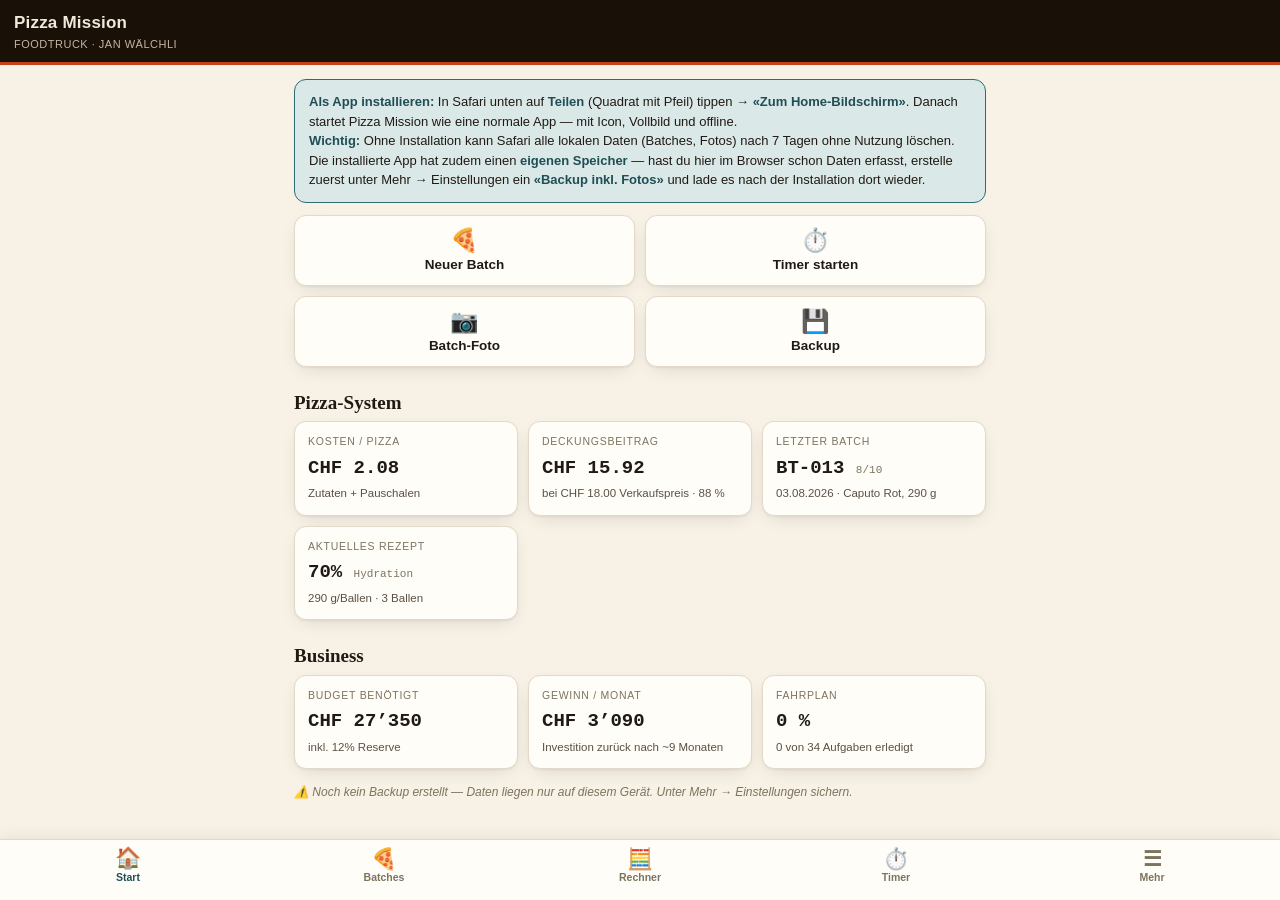
==== commit 5fe82487: "Review-Fixes: 19 bestaetigte Funde aus dem Verify-Workflow Hoch: - Backup/ICS-Export ueber Web Share" ====
--- a/index.html
+++ b/index.html
@@ -259,11 +259,11 @@
 .edit-row.total .er-val{font-family:var(--font-mono);font-size:15px;white-space:nowrap}
 .cost-card{border:1px solid var(--line);border-radius:10px;padding:10px 12px;margin-bottom:9px;background:var(--paper-raised)}
 .cost-card .cc-head{display:flex;align-items:center;gap:8px}
-.cost-card .cc-head input[type=text]{flex:1;min-width:0;font-size:15px;font-weight:600;padding:7px 9px;border:1px solid transparent;border-radius:8px;background:transparent;color:var(--ink)}
+.cost-card .cc-head input[type=text]{flex:1;min-width:0;font-size:16px;font-weight:600;padding:7px 9px;border:1px solid transparent;border-radius:8px;background:transparent;color:var(--ink)}
 .cost-card .cc-head input[type=text]:focus{border-color:var(--line);background:var(--paper)}
 .cost-card .cc-grid{display:grid;grid-template-columns:1fr 1fr 1fr;gap:8px;margin-top:7px}
 .cost-card .cc-grid .field{margin-bottom:0}
-.cost-card .cc-grid input{padding:8px 9px;font-size:15px;text-align:right;font-family:var(--font-mono)}
+.cost-card .cc-grid input{padding:8px 9px;font-size:16px;text-align:right;font-family:var(--font-mono)}
 .cost-card .cc-cost{margin-top:7px;font-size:12.5px;color:var(--ink-soft);display:flex;justify-content:space-between}
 .cost-card .cc-cost b{font-family:var(--font-mono)}
 
@@ -327,10 +327,10 @@
 dialog.mc-dialog::backdrop{background:rgba(20,14,8,.55);backdrop-filter:blur(2px)}
 dialog.mc-sheet{
   border:none;padding:0;background:var(--paper);color:var(--ink);
-  width:100vw;max-width:100vw;height:100dvh;max-height:100dvh;margin:0;
+  width:100vw;max-width:100vw;height:100vh;height:100dvh;max-height:100vh;max-height:100dvh;margin:0;
 }
 dialog.mc-sheet::backdrop{background:rgba(20,14,8,.4)}
-.mc-sheet form{display:flex;flex-direction:column;height:100dvh}
+.mc-sheet form{display:flex;flex-direction:column;height:100vh;height:100dvh}
 .mc-sheet .dlg-head{
   padding:calc(12px + env(safe-area-inset-top)) 16px 10px;border-bottom:1px solid var(--line);
   background:var(--paper-raised);display:flex;align-items:center;gap:10px;position:sticky;top:0;
@@ -351,8 +351,8 @@
 dialog.mc-dialog .dlg-foot .mc-btn{flex:1}
 
 /* Foto-Viewer */
-dialog.photo-view{border:none;padding:0;background:#000;width:100vw;max-width:100vw;height:100dvh;max-height:100dvh;margin:0}
-.photo-view .pv-wrap{display:flex;flex-direction:column;height:100dvh}
+dialog.photo-view{border:none;padding:0;background:#000;width:100vw;max-width:100vw;height:100vh;height:100dvh;max-height:100vh;max-height:100dvh;margin:0}
+.photo-view .pv-wrap{display:flex;flex-direction:column;height:100vh;height:100dvh}
 .photo-view img{flex:1;object-fit:contain;min-height:0;width:100%}
 .photo-view .pv-bar{display:flex;gap:10px;padding:12px 16px calc(12px + env(safe-area-inset-bottom));background:#111}
 .photo-view .pv-bar button{flex:1;border:1px solid #444;background:transparent;color:#eee;padding:11px;border-radius:999px;font-size:14px;font-weight:600;cursor:pointer}
@@ -390,7 +390,8 @@
 <!-- ============ START ============ -->
 <section class="view active" id="view-home" data-title="Pizza Mission" data-sub="Foodtruck · Jan Wälchli">
   <div class="install-hint" id="installHint" style="display:none">
-    <b>Als App installieren:</b> In Safari unten auf <b>Teilen</b> (Quadrat mit Pfeil) tippen → <b>«Zum Home-Bildschirm»</b>. Danach startet Pizza Mission wie eine normale App — mit Icon, Vollbild und offline.
+    <b>Als App installieren:</b> In Safari unten auf <b>Teilen</b> (Quadrat mit Pfeil) tippen → <b>«Zum Home-Bildschirm»</b>. Danach startet Pizza Mission wie eine normale App — mit Icon, Vollbild und offline.<br>
+    <b>Wichtig:</b> Ohne Installation kann Safari alle lokalen Daten (Batches, Fotos) nach 7 Tagen ohne Nutzung löschen. Die installierte App hat zudem einen <b>eigenen Speicher</b> — hast du hier im Browser schon Daten erfasst, erstelle zuerst unter Mehr → Einstellungen ein <b>«Backup inkl. Fotos»</b> und lade es nach der Installation dort wieder.
   </div>
   <div class="quick-actions">
     <button id="qaBatch"><span class="qi">🍕</span>Neuer Batch</button>
@@ -756,6 +757,7 @@
   <button class="mc-btn mc-btn-ghost mc-btn-block" id="importBtn">⬆ Backup laden</button>
   <p class="hint" id="settingsBackupStatus">–</p>
   <p class="hint" id="photoStats">–</p>
+  <button class="mc-btn mc-btn-ghost mc-btn-block" id="orphanBtn" style="display:none"></button>
   <h2 class="section-title">Info</h2>
   <div class="card" style="font-size:13px">
     <p style="margin:0 0 6px"><strong>Pizza Foodtruck Mission</strong> · <span id="appVersion">v1</span></p>
@@ -941,10 +943,54 @@
     form.querySelector('#mcDlgCancel').addEventListener('click',function(){ dlg.close(); dlg.remove(); });
     document.body.appendChild(dlg);
     dlg.showModal();
+
+    /* iOS-Tastatur verdeckt sonst die Fusszeile: Platz nach unten schaffen,
+       solange die Bildschirmtastatur den sichtbaren Viewport verkleinert. */
+    var vv=window.visualViewport;
+    function kbAdjust(){
+      if(!vv) return;
+      var overlap=Math.max(0,window.innerHeight-vv.height-vv.offsetTop);
+      body.style.paddingBottom=overlap>40?(overlap+24)+'px':'';
+    }
+    if(vv){ vv.addEventListener('resize',kbAdjust); vv.addEventListener('scroll',kbAdjust); }
+    body.addEventListener('focusin',function(ev){
+      var t=ev.target;
+      setTimeout(function(){ try{ t.scrollIntoView({block:'center',behavior:'smooth'}); }catch(e){} },250);
+    });
+    dlg.addEventListener('close',function(){
+      if(vv){ vv.removeEventListener('resize',kbAdjust); vv.removeEventListener('scroll',kbAdjust); }
+    });
+  }
+
+  /* ---- Datei an den Nutzer ausliefern ----
+     iOS-Standalone-Apps haben keinen Download-Manager: a[download] verpufft dort still.
+     Deshalb bevorzugt über das Teilen-Blatt (Web Share API mit Datei), sonst klassischer Download.
+     onDone(true) = Datei wurde geteilt/heruntergeladen, onDone(false) = Nutzer hat abgebrochen. */
+  function legacyDownload(blob,filename){
+    var a=document.createElement('a');
+    a.href=URL.createObjectURL(blob);
+    a.download=filename;
+    document.body.appendChild(a); a.click();
+    setTimeout(function(){ URL.revokeObjectURL(a.href); a.remove(); },500);
+  }
+  function deliverFile(blob,filename,onDone){
+    onDone=onDone||function(){};
+    var file=null;
+    try{ file=new File([blob],filename,{type:blob.type||'application/octet-stream'}); }catch(e){}
+    if(file && navigator.share && navigator.canShare && navigator.canShare({files:[file]})){
+      navigator.share({files:[file]}).then(function(){ onDone(true); }).catch(function(err){
+        if(err && err.name==='AbortError'){ onDone(false); return; }
+        legacyDownload(blob,filename); onDone(true);
+      });
+      return;
+    }
+    legacyDownload(blob,filename);
+    onDone(true);
   }
 
   return { bus:bus,loadJSON:loadJSON,saveJSON:saveJSON,lsGet:lsGet,lsSet:lsSet,num:num,esc:esc,fmt:fmt,
-           todayISO:todayISO,fmtDateCH:fmtDateCH,uid:uid,toast:toast,confirmDlg:confirmDlg,openForm:openForm };
+           todayISO:todayISO,fmtDateCH:fmtDateCH,uid:uid,toast:toast,confirmDlg:confirmDlg,openForm:openForm,
+           deliverFile:deliverFile };
 })();
 
 /* ==================== NAVIGATION (Tabbar + Unterseiten) ==================== */
@@ -1476,15 +1522,20 @@
     calcTouched=[];
     rIds.forEach(function(id){ calcValues[id]=rDefaults[id]; document.getElementById(id).value=rDefaults[id]; });
     recalcBudget();
+    /* Kopplung sofort wieder anwenden, damit rCogs nicht erst beim nächsten Start springt */
+    if(window.PizzaViews) window.PizzaViews.renderCost();
     MC.toast('Rechner auf Standardwerte zurückgesetzt');
   });
 });
 
-/* ---- Live-Wareneinsatz aus dem Pizza-System ---- */
+/* ---- Live-Wareneinsatz aus dem Pizza-System ----
+   Der 0.70-Aufschlag (Gas/Verpackung) gilt nur, solange die Pauschal-Positionen
+   in der Kostenkalkulation leer sind — sonst wären sie doppelt gezählt. */
 MC.bus.addEventListener('pizzaCost',function(e){
   var cost=e.detail.total;
+  var extras=num(e.detail.extras,0);
   if(calcTouched.indexOf('rCogs')<0){
-    var mixed=Math.round((cost+0.70)*100)/100;
+    var mixed=Math.round((cost+Math.max(0,0.70-extras))*100)/100;
     calcValues.rCogs=mixed;
     document.getElementById('rCogs').value=mixed;
     recalc();
@@ -1697,13 +1748,22 @@
   });
 }
 function deleteBatch(b){
-  MC.confirmDlg({title:'Batch löschen?',text:'Batch '+b.id+' vom '+MC.fmtDateCH(b.date)+' wirklich löschen? Das Batch-Log ist Teil deiner Rückverfolgbarkeit.',okLabel:'Löschen',danger:true},function(){
+  MC.confirmDlg({title:'Batch löschen?',text:'Batch '+b.id+' vom '+MC.fmtDateCH(b.date)+' wirklich löschen (inkl. Fotos)? Das Batch-Log ist Teil deiner Rückverfolgbarkeit.',okLabel:'Löschen',danger:true},function(){
     var idx=data.batches.indexOf(b);
-    data.batches.splice(idx,1);
-    save(); renderBatches();
-    MC.toast('Batch '+b.id+' gelöscht',function(){
-      data.batches.splice(Math.min(idx,data.batches.length),0,b);
-      save(); renderBatches();
+    /* Fotos mitlöschen, aber für «Rückgängig» im Speicher behalten */
+    PhotoDB.forBatch(b.id).then(function(photoList){
+      return Promise.all(photoList.map(function(p){ return PhotoDB.del(p.id); })).then(function(){ return photoList; });
+    }).catch(function(){ return []; }).then(function(photoList){
+      data.batches.splice(idx,1);
+      save();
+      PhotoUI.refresh().then(renderBatches);
+      renderBatches();
+      MC.toast('Batch '+b.id+' gelöscht',function(){
+        data.batches.splice(Math.min(idx,data.batches.length),0,b);
+        Promise.all(photoList.map(function(p){ return PhotoDB.add(p); })).catch(function(){})
+          .then(function(){ return PhotoUI.refresh(); })
+          .then(function(){ save(); renderBatches(); });
+      });
     });
   });
 }
@@ -1805,7 +1865,7 @@
   runCost();
 }
 function runCost(){
-  var total=0;
+  var total=0, extrasSum=0;
   document.querySelectorAll('#costList .cost-card').forEach(function(tr){
     var ing=data.ingredients.find(function(x){return x.id===tr.dataset.id;}); if(!ing) return;
     var perG=num(ing.unit,1)>0?num(ing.price,0)/num(ing.unit,1):0;
@@ -1816,6 +1876,7 @@
   document.querySelectorAll('#extraList .cost-card').forEach(function(tr){
     var ex=data.extras.find(function(x){return x.id===tr.dataset.id;}); if(!ex) return;
     total+=num(ex.price,0);
+    extrasSum+=num(ex.price,0);
     tr.querySelector('.c-cost').textContent='CHF '+fmt(num(ex.price,0),3);
   });
   var sell=num(data.settings.sellPrice,0);
@@ -1826,7 +1887,7 @@
   document.getElementById('kpiMargin').textContent='CHF '+fmt(margin,2);
   var pct=sell>0?(margin/sell*100):0;
   document.getElementById('kpiMarginPct').textContent='bei CHF '+fmt(sell,2)+' Verkaufspreis · '+fmt(pct,0)+' %';
-  MC.bus.dispatchEvent(new CustomEvent('pizzaCost',{detail:{total:total}}));
+  MC.bus.dispatchEvent(new CustomEvent('pizzaCost',{detail:{total:total,extras:extrasSum}}));
 }
 document.getElementById('view-kosten').addEventListener('input',function(e){
   if(e.target.id==='sellPrice'){
@@ -2111,9 +2172,17 @@
 })();
 
 /* ==================== KPIs, Backup-Status ==================== */
+/* Neuester Batch — Gleichstand beim Datum wird wie in sortedBatches über die ID aufgelöst */
+function latestBatch(){
+  var latest=null;
+  data.batches.forEach(function(b){
+    var k=(b.date||'')+'|'+(b.id||'');
+    if(!latest || k>((latest.date||'')+'|'+(latest.id||''))) latest=b;
+  });
+  return latest;
+}
 function updateKpis(){
-  var latest=null;
-  data.batches.forEach(function(b){ if(!latest || (b.date||'')>(latest.date||'')) latest=b; });
+  var latest=latestBatch();
   if(latest){
     document.getElementById('kpiLastBatch').innerHTML=MC.esc(latest.id)+(latest.result!=null&&latest.result!==''?' <small>'+MC.esc(String(latest.result))+'/10</small>':'');
     document.getElementById('kpiLastBatchSub').textContent=MC.fmtDateCH(latest.date)+(latest.flour?' · '+latest.flour:'')+(latest.ballWeight?', '+latest.ballWeight+' g':'');
@@ -2148,12 +2217,34 @@
       renderPhotoStats(all);
     }).catch(function(){});
   }
+  var orphanIds=[];
   function renderPhotoStats(all){
     var el=document.getElementById('photoStats');
+    /* Verwaiste Fotos erkennen: batchId existiert nicht (mehr) — z.B. nach
+       Umbenennung am Desktop oder Import eines Backups mit anderer Batch-Liste */
+    var known={}; data.batches.forEach(function(b){ known[b.id]=1; });
+    orphanIds=(all||[]).filter(function(p){ return !known[p.batchId]; }).map(function(p){ return p.id; });
+    var btn=document.getElementById('orphanBtn');
+    if(orphanIds.length){
+      btn.style.display='';
+      btn.textContent='🧹 '+orphanIds.length+' verwaiste Foto'+(orphanIds.length===1?'':'s')+' löschen (Batch existiert nicht mehr)';
+    } else btn.style.display='none';
     if(!all||!all.length){ el.textContent='Noch keine Batch-Fotos gespeichert.'; return; }
     var bytes=0; all.forEach(function(p){ bytes+=(p.blob&&p.blob.size)||0; });
     el.textContent=all.length+' Batch-Foto'+(all.length===1?'':'s')+' gespeichert ('+MC.fmt(bytes/1048576,1)+' MB) — nur im «Backup inkl. Fotos» enthalten.';
   }
+  document.getElementById('orphanBtn').addEventListener('click',function(){
+    if(!orphanIds.length) return;
+    MC.confirmDlg({
+      title:'Verwaiste Fotos löschen?',
+      text:orphanIds.length+' Foto'+(orphanIds.length===1?' gehört':'s gehören')+' zu Batch-Nummern, die es nicht mehr gibt (z.B. nach Umbenennung am PC oder einem Import). Endgültig löschen?',
+      okLabel:'Löschen', danger:true
+    },function(){
+      Promise.all(orphanIds.map(function(id){ return PhotoDB.del(id); })).catch(function(){})
+        .then(function(){ return refreshCounts(); })
+        .then(function(){ window.PizzaViews.renderBatches(); MC.toast('Verwaiste Fotos gelöscht'); });
+    });
+  });
   function url(p){
     if(!urls[p.id]) urls[p.id]=URL.createObjectURL(p.blob);
     return urls[p.id];
@@ -2251,23 +2342,33 @@
   ];
   var tickHandle=null;
   var audioCtx=null;
+  /* Bei jeder Geste (billig) sicherstellen, dass der Context existiert und läuft —
+     iOS setzt ihn nach Hintergrund/Sperrbildschirm auf 'interrupted'/'suspended'. */
   document.addEventListener('pointerdown',function(){
-    try{ audioCtx=audioCtx||new (window.AudioContext||window.webkitAudioContext)(); }catch(e){}
-  },{once:true});
+    try{
+      audioCtx=audioCtx||new (window.AudioContext||window.webkitAudioContext)();
+      if(audioCtx && audioCtx.state!=='running') audioCtx.resume().catch(function(){});
+    }catch(e){}
+  });
   function beep(){
     if(!audioCtx) return;
+    function play(){
+      try{
+        var t=audioCtx.currentTime;
+        [0,0.4,0.8].forEach(function(off){
+          var o=audioCtx.createOscillator(), g=audioCtx.createGain();
+          o.type='sine'; o.frequency.value=880;
+          g.gain.setValueAtTime(0.0001,t+off);
+          g.gain.exponentialRampToValueAtTime(0.4,t+off+0.02);
+          g.gain.exponentialRampToValueAtTime(0.0001,t+off+0.35);
+          o.connect(g); g.connect(audioCtx.destination);
+          o.start(t+off); o.stop(t+off+0.4);
+        });
+      }catch(e){}
+    }
     try{
-      if(audioCtx.state==='suspended') audioCtx.resume();
-      var t=audioCtx.currentTime;
-      [0,0.4,0.8].forEach(function(off){
-        var o=audioCtx.createOscillator(), g=audioCtx.createGain();
-        o.type='sine'; o.frequency.value=880;
-        g.gain.setValueAtTime(0.0001,t+off);
-        g.gain.exponentialRampToValueAtTime(0.4,t+off+0.02);
-        g.gain.exponentialRampToValueAtTime(0.0001,t+off+0.35);
-        o.connect(g); g.connect(audioCtx.destination);
-        o.start(t+off); o.stop(t+off+0.4);
-      });
+      if(audioCtx.state!=='running'){ audioCtx.resume().then(play).catch(function(){}); }
+      else play();
     }catch(e){}
   }
   function fmtCount(ms){
@@ -2295,7 +2396,7 @@
     var idx=data.timers.findIndex(function(t){return t.id===id;}); if(idx<0) return;
     data.timers.splice(idx,1); save(); render();
   }
-  function icsEscape(s){ return String(s).replace(/\\/g,'\\\\').replace(/;/g,'\\;').replace(/,/g,'\\,'); }
+  function icsEscape(s){ return String(s).replace(/\\/g,'\\\\').replace(/;/g,'\\;').replace(/,/g,'\\,').replace(/\r\n|\r|\n/g,'\\n'); }
   function icsDate(ms){
     var d=new Date(ms);
     return d.getUTCFullYear()+String(d.getUTCMonth()+1).padStart(2,'0')+String(d.getUTCDate()).padStart(2,'0')+
@@ -2310,12 +2411,10 @@
       'BEGIN:VALARM','ACTION:DISPLAY','DESCRIPTION:'+icsEscape(t.label),'TRIGGER:-PT0M','END:VALARM',
       'END:VEVENT','END:VCALENDAR'];
     var blob=new Blob([lines.join('\r\n')],{type:'text/calendar'});
-    var a=document.createElement('a');
-    a.href=URL.createObjectURL(blob);
-    a.download='timer-'+t.label.replace(/[^a-z0-9äöü]+/gi,'-').toLowerCase()+'.ics';
-    document.body.appendChild(a); a.click();
-    setTimeout(function(){ URL.revokeObjectURL(a.href); a.remove(); },500);
-    MC.toast('Kalender-Datei erstellt — im Dialog «Zu Kalender hinzufügen» wählen.');
+    var fname='timer-'+t.label.replace(/[^a-z0-9äöü]+/gi,'-').toLowerCase()+'.ics';
+    MC.deliverFile(blob,fname,function(ok){
+      if(ok) MC.toast('Kalender-Datei erstellt — «Zu Kalender hinzufügen» bzw. Kalender-App wählen.');
+    });
   }
   function render(){
     var wrap=document.getElementById('timerList');
@@ -2434,6 +2533,7 @@
   document.addEventListener('visibilitychange',function(){
     if(document.visibilityState==='visible'){
       if(wakeWanted && !wakeLock) requestWL();
+      if(audioCtx && audioCtx.state!=='running'){ try{ audioCtx.resume().catch(function(){}); }catch(e){} }
       tick();
     }
   });
@@ -2466,23 +2566,19 @@
     r.readAsDataURL(blob);
   });
 }
-function downloadJSON(obj,filename){
+function deliverJSON(obj,filename){
   var blob=new Blob([JSON.stringify(obj,null,2)],{type:'application/json'});
-  var a=document.createElement('a');
-  a.href=URL.createObjectURL(blob);
-  a.download=filename;
-  document.body.appendChild(a); a.click();
-  setTimeout(function(){ URL.revokeObjectURL(a.href); a.remove(); },500);
+  MC.deliverFile(blob,filename,function(ok){
+    if(!ok){ MC.toast('Backup abgebrochen.'); return; }
+    MC.bus.dispatchEvent(new CustomEvent('backupDone'));
+    MC.toast('Backup erstellt — Datei in iCloud/OneDrive ablegen oder an den PC schicken.');
+  });
 }
 function doExport(withPhotos){
   var out={app:'pizza-mission-control', exportVersion:2, exportedAt:new Date().toISOString(), data:{}};
   KEYS.forEach(function(k){ var v=MC.lsGet(k); if(v!==null) out.data[k]=v; });
-  var finish=function(){
-    downloadJSON(out,'mission-control-backup_'+MC.todayISO()+(withPhotos?'_mit-fotos':'')+'.json');
-    MC.bus.dispatchEvent(new CustomEvent('backupDone'));
-    MC.toast('Backup erstellt — Datei in iCloud/OneDrive ablegen oder an den PC schicken.');
-  };
-  if(!withPhotos){ finish(); return; }
+  var fname='mission-control-backup_'+MC.todayISO()+(withPhotos?'_mit-fotos':'')+'.json';
+  if(!withPhotos){ deliverJSON(out,fname); return; }
   PhotoDB.all().then(function(list){
     return Promise.all(list.map(function(p){
       return blobToDataURL(p.blob).then(function(durl){
@@ -2491,10 +2587,16 @@
     }));
   }).then(function(photos){
     out.photos=photos;
-    finish();
+    if(!photos.length){ deliverJSON(out,fname); return; }
+    /* Extra-Bestätigung = frische Nutzer-Geste, damit das iOS-Teilen-Blatt sicher erscheint */
+    MC.confirmDlg({
+      title:'Backup bereit',
+      text:photos.length+' Foto'+(photos.length===1?'':'s')+' eingepackt. Jetzt speichern/teilen?',
+      okLabel:'Speichern'
+    },function(){ deliverJSON(out,fname); });
   }).catch(function(){
     MC.toast('Fotos konnten nicht gelesen werden — Backup ohne Fotos erstellt.');
-    finish();
+    deliverJSON(out,fname);
   });
 }
 document.getElementById('exportBtn').addEventListener('click',function(){ doExport(false); });
@@ -2516,10 +2618,14 @@
     var batchCount='?';
     try{ var pz=JSON.parse(obj.data.ftk_pizza||'null'); if(pz&&pz.batches) batchCount=pz.batches.length; }catch(e){}
     var when=obj.exportedAt?MC.fmtDateCH(String(obj.exportedAt).slice(0,10)):'unbekannt';
-    var nPhotos=Array.isArray(obj.photos)?obj.photos.length:0;
+    var photosRaw=Array.isArray(obj.photos)?obj.photos.filter(function(p){
+      return p && p.id && typeof p.dataUrl==='string' && /^data:image\//i.test(p.dataUrl);
+    }):[];
+    var nPhotos=photosRaw.length;
     MC.confirmDlg({
       title:'Backup wiederherstellen?',
-      text:'Backup vom '+when+' mit '+batchCount+' Batches'+(nPhotos?' und '+nPhotos+' Fotos':'')+' laden? Die aktuellen Daten auf diesem Gerät werden ersetzt (vorher wird intern eine Sicherung angelegt).',
+      text:'Backup vom '+when+' mit '+batchCount+' Batches'+(nPhotos?' und '+nPhotos+' Fotos':'')+' laden? Die aktuellen Daten auf diesem Gerät werden ersetzt (von den Daten — ohne Fotos — wird vorher intern eine Sicherung angelegt). '+
+        (nPhotos?('Die '+nPhotos+' Fotos aus dem Backup ersetzen ALLE vorhandenen Batch-Fotos.'):'Vorhandene Batch-Fotos auf diesem Gerät bleiben erhalten.'),
       okLabel:'Wiederherstellen', danger:true
     },function(){
       var JSON_KEYS=['ftk_version','ftk_budget','ftk_tasks','ftk_calc','ftk_pizza'];
@@ -2531,23 +2637,33 @@
         toWrite[k]=v; count++;
       });
       if(count===0){ MC.toast('Backup enthält keine gültigen Daten — nichts geändert.'); return; }
-      var safety={};
-      KEYS.forEach(function(k){ var v=MC.lsGet(k); if(v!==null) safety[k]=v; });
-      MC.lsSet('ftk_preimport_backup',JSON.stringify({at:new Date().toISOString(), data:safety}));
-      KEYS.forEach(function(k){ try{ localStorage.removeItem(k); }catch(e){} });
-      Object.keys(toWrite).forEach(function(k){ MC.lsSet(k,toWrite[k]); });
-      var photoRestore=Promise.resolve();
-      if(nPhotos){
-        photoRestore=PhotoDB.clearAll().then(function(){
-          return Promise.all(obj.photos.map(function(p){
-            if(!p||!p.id||!p.dataUrl) return Promise.resolve();
-            return fetch(p.dataUrl).then(function(r){ return r.blob(); }).then(function(blob){
-              return PhotoDB.add({id:p.id, batchId:p.batchId, ts:p.ts||Date.now(), blob:blob});
-            });
-          }));
-        }).catch(function(){});
-      }
-      photoRestore.then(function(){ location.reload(); });
+      /* Fotos ZUERST vollständig zu Blobs konvertieren — scheitert das,
+         wird der Import abgebrochen, ohne irgendetwas anzufassen. */
+      var prep=nPhotos?Promise.all(photosRaw.map(function(p){
+        return fetch(p.dataUrl).then(function(r){ return r.blob(); }).then(function(blob){
+          return {id:p.id, batchId:p.batchId, ts:p.ts||Date.now(), blob:blob};
+        });
+      })):Promise.resolve(null);
+      prep.then(function(photoList){
+        var safety={};
+        KEYS.forEach(function(k){ var v=MC.lsGet(k); if(v!==null) safety[k]=v; });
+        MC.lsSet('ftk_preimport_backup',JSON.stringify({at:new Date().toISOString(), data:safety}));
+        KEYS.forEach(function(k){
+          /* Reine Präferenzen behalten, wenn das Backup sie nicht enthält (z.B. iPhone-Backup ohne ftk_mode) */
+          if((k==='ftk_mode'||k==='ftk_theme') && toWrite[k]===undefined) return;
+          try{ localStorage.removeItem(k); }catch(e){}
+        });
+        Object.keys(toWrite).forEach(function(k){ MC.lsSet(k,toWrite[k]); });
+        var photoWrite=photoList?PhotoDB.clearAll().then(function(){
+          return Promise.all(photoList.map(function(ph){ return PhotoDB.add(ph); }));
+        }):Promise.resolve();
+        photoWrite.then(
+          function(){ location.reload(); },
+          function(){ MC.lsSet('ftk_import_photo_warn','1'); location.reload(); }
+        );
+      },function(){
+        MC.toast('Fotos im Backup konnten nicht gelesen werden — Import abgebrochen, nichts geändert.');
+      });
     });
   };
   reader.readAsText(file);
@@ -2561,10 +2677,9 @@
 });
 document.getElementById('qaTimer').addEventListener('click',function(){ Nav.show('timer'); });
 document.getElementById('qaFoto').addEventListener('click',function(){
-  var sb=window.PizzaViews.sortedBatches();
-  if(!sb.length){ MC.toast('Noch kein Batch vorhanden — zuerst einen Batch anlegen.'); return; }
-  var latest=null;
-  data.batches.forEach(function(b){ if(!latest || (b.date||'')>(latest.date||'')) latest=b; });
+  var latest=latestBatch();
+  if(!latest){ MC.toast('Noch kein Batch vorhanden — zuerst einen Batch anlegen.'); return; }
+  MC.toast('Foto wird '+latest.id+' zugeordnet');
   PhotoUI.capture(latest.id);
 });
 document.getElementById('qaBackup').addEventListener('click',function(){ window.doExport(false); });
@@ -2577,7 +2692,11 @@
 if(navigator.storage && navigator.storage.persist){
   navigator.storage.persist().then(function(granted){
     var el=document.getElementById('persistStatus');
-    el.textContent=granted?'✓ Speicher ist als dauerhaft markiert.':'Speicher noch nicht als dauerhaft markiert — App installieren und regelmässig nutzen hilft.';
+    if(!standalone){
+      el.textContent='⚠️ Im Browser-Tab kann iOS die Daten nach 7 Tagen ohne Nutzung löschen — App installieren («Zum Home-Bildschirm») und regelmässig Backups machen.';
+      return;
+    }
+    el.textContent=granted?'✓ Speicher ist als dauerhaft markiert.':'Speicher noch nicht als dauerhaft markiert — regelmässige Nutzung und Backups empfohlen.';
   }).catch(function(){});
 }
 })();
@@ -2585,6 +2704,10 @@
 /* ==================== INIT ==================== */
 document.getElementById('sellPrice').value=data.settings.sellPrice;
 document.getElementById('appVersion').textContent='v'+APP_VERSION;
+if(MC.lsGet('ftk_import_photo_warn')){
+  try{ localStorage.removeItem('ftk_import_photo_warn'); }catch(e){}
+  MC.toast('⚠️ Beim Import konnten nicht alle Fotos wiederhergestellt werden (Speicher voll?).');
+}
 window.PizzaViews.registerBatchActions();
 PhotoUI.refresh().then(function(){ window.PizzaViews.renderBatches(); });
 window.PizzaViews.renderBatches();
@@ -2611,8 +2734,13 @@
       });
     });
   }).catch(function(){});
+  /* Beim Erstbesuch übernimmt der frisch aktivierte SW die Seite (clients.claim) —
+     das darf KEINEN Reload auslösen, sonst gehen offene Formulareingaben verloren.
+     Reload nur, wenn die Seite vorher schon kontrolliert war (echtes Update). */
+  var hadController=!!navigator.serviceWorker.controller;
   var swRefreshed=false;
   navigator.serviceWorker.addEventListener('controllerchange',function(){
+    if(!hadController){ hadController=true; return; }
     if(swRefreshed) return; swRefreshed=true; location.reload();
   });
 }
